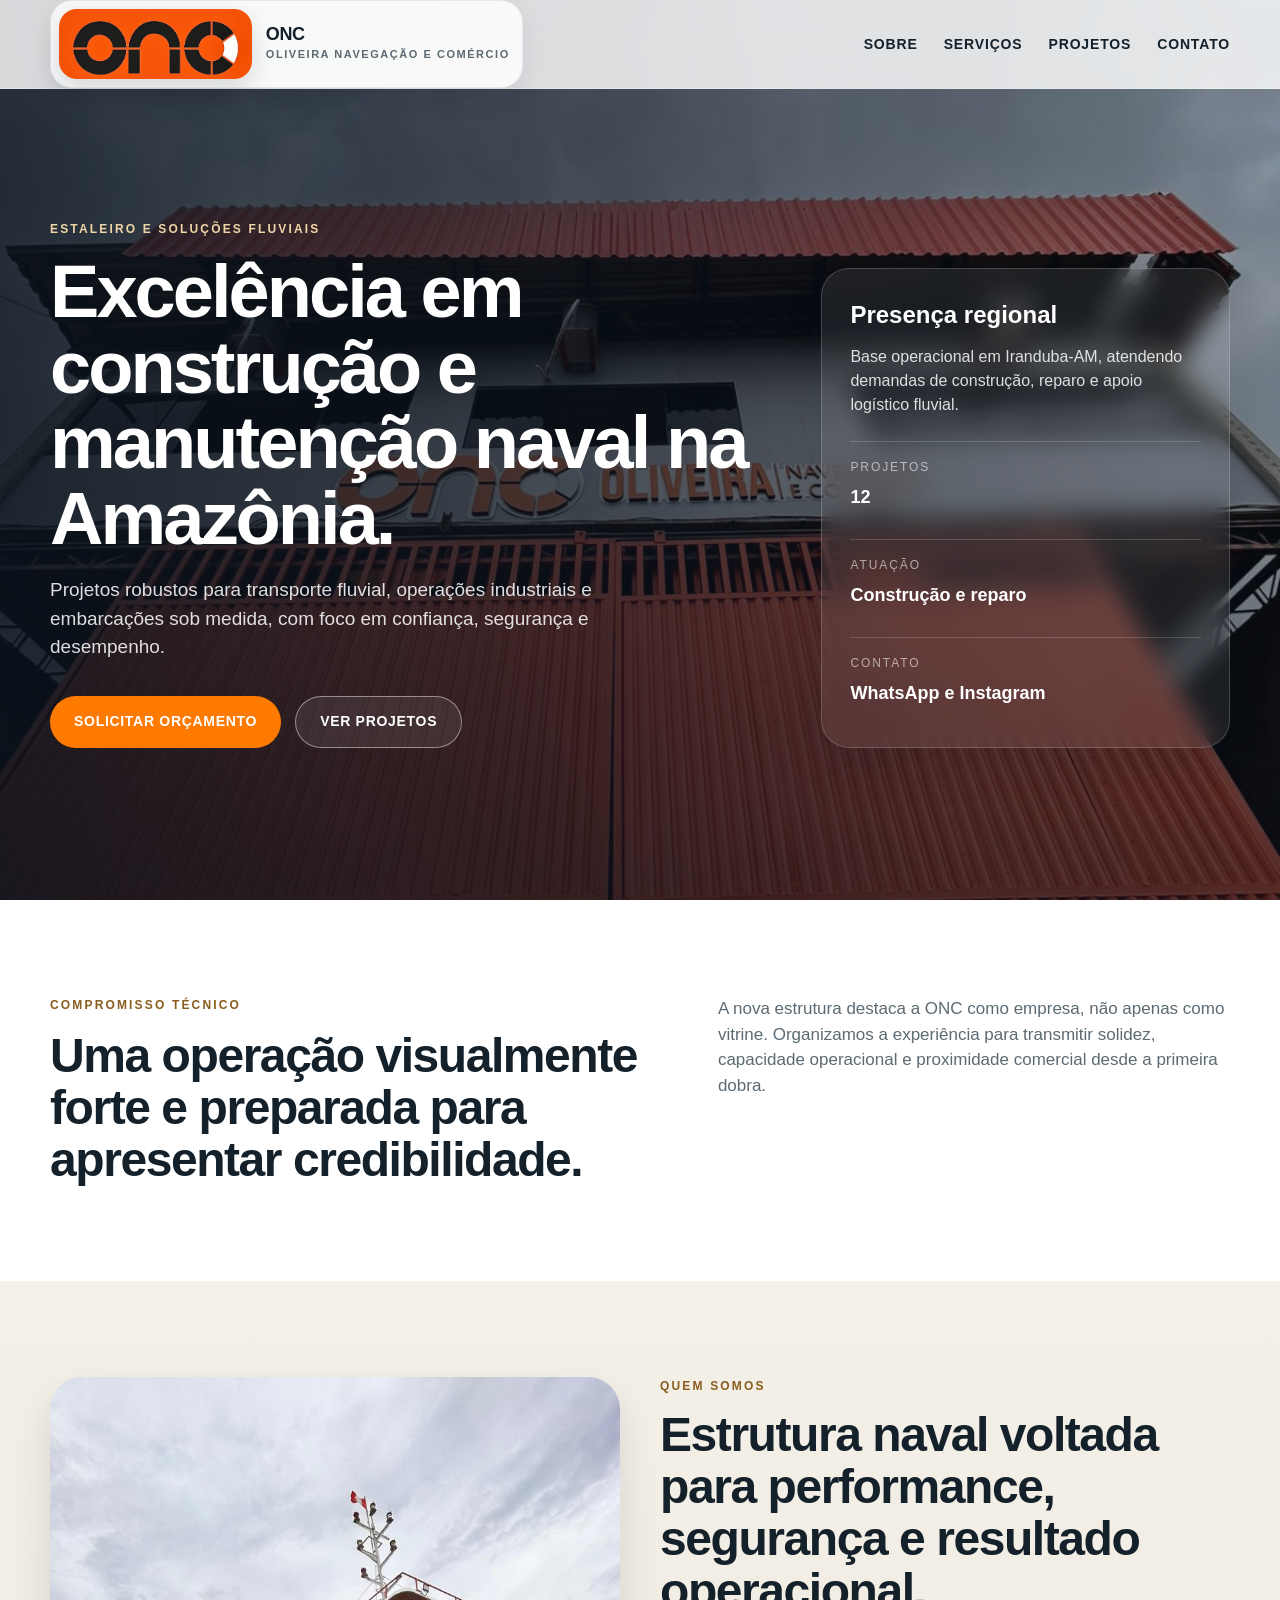
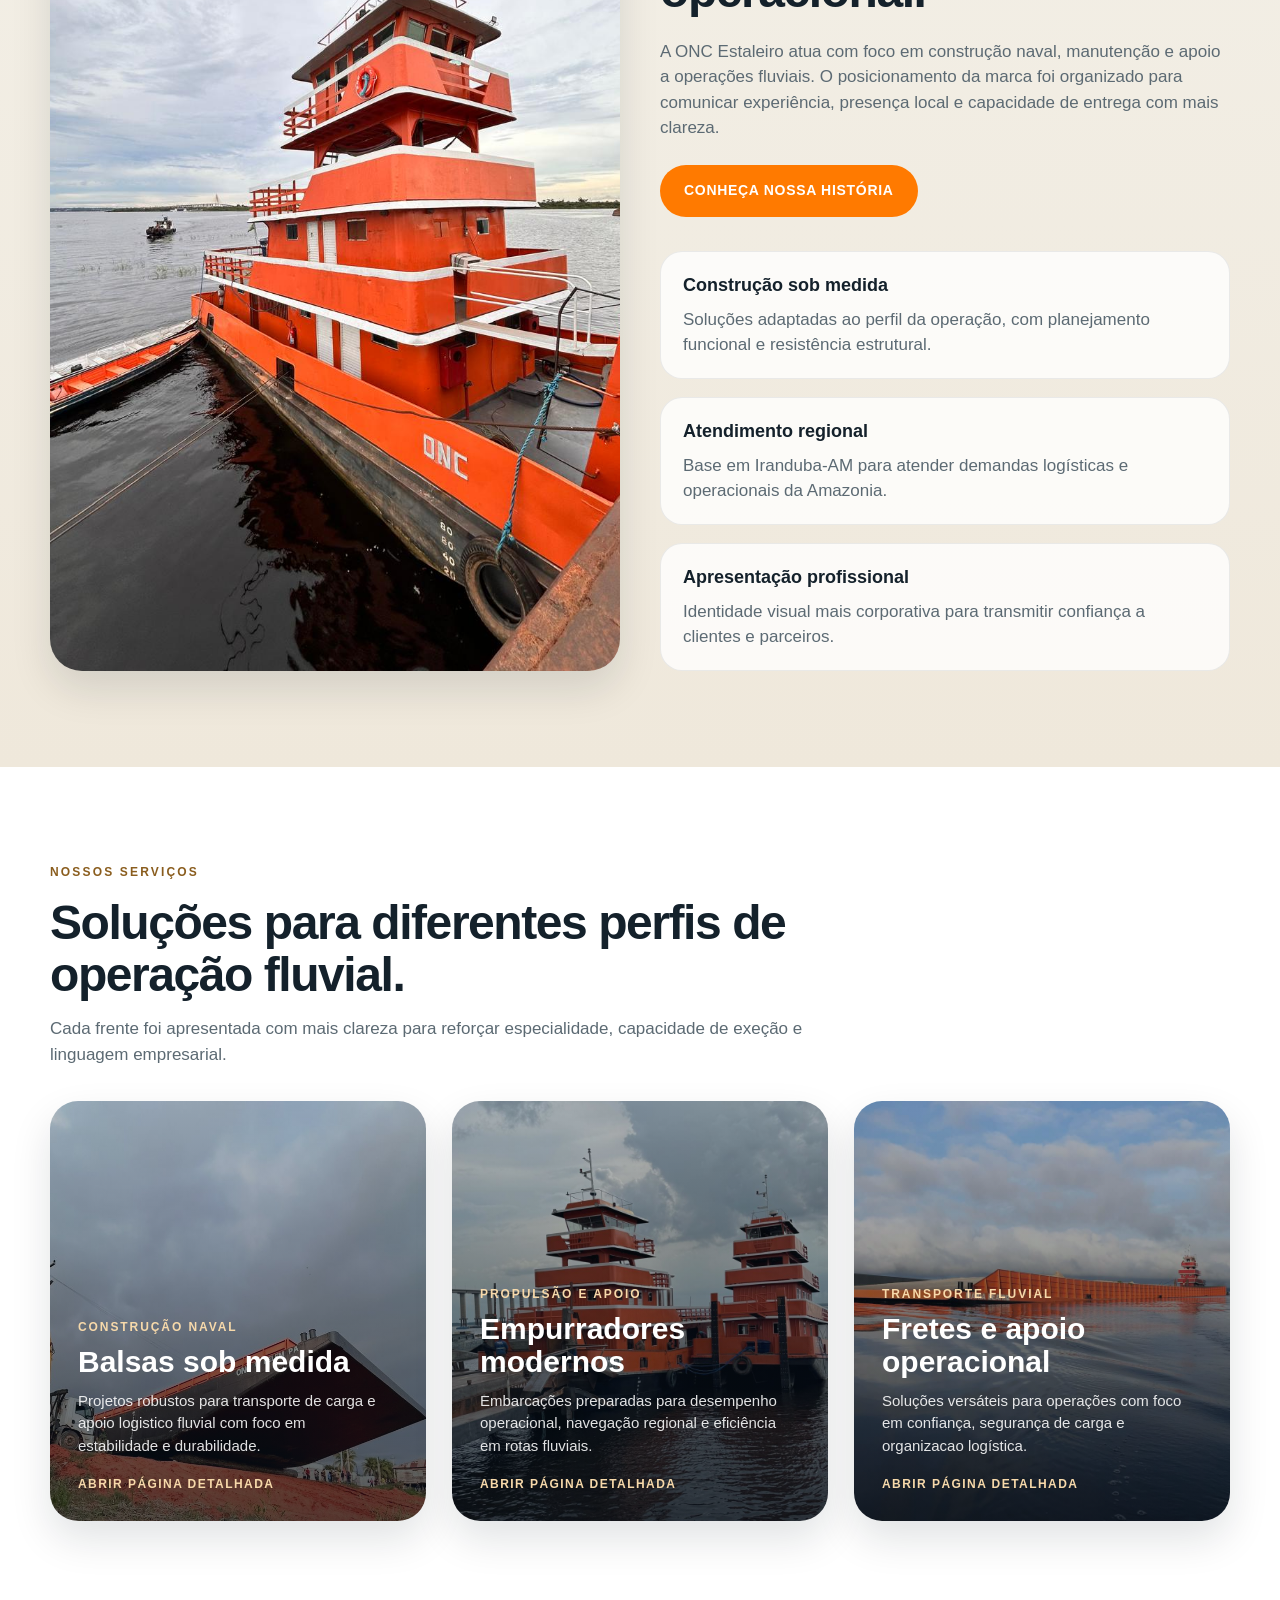
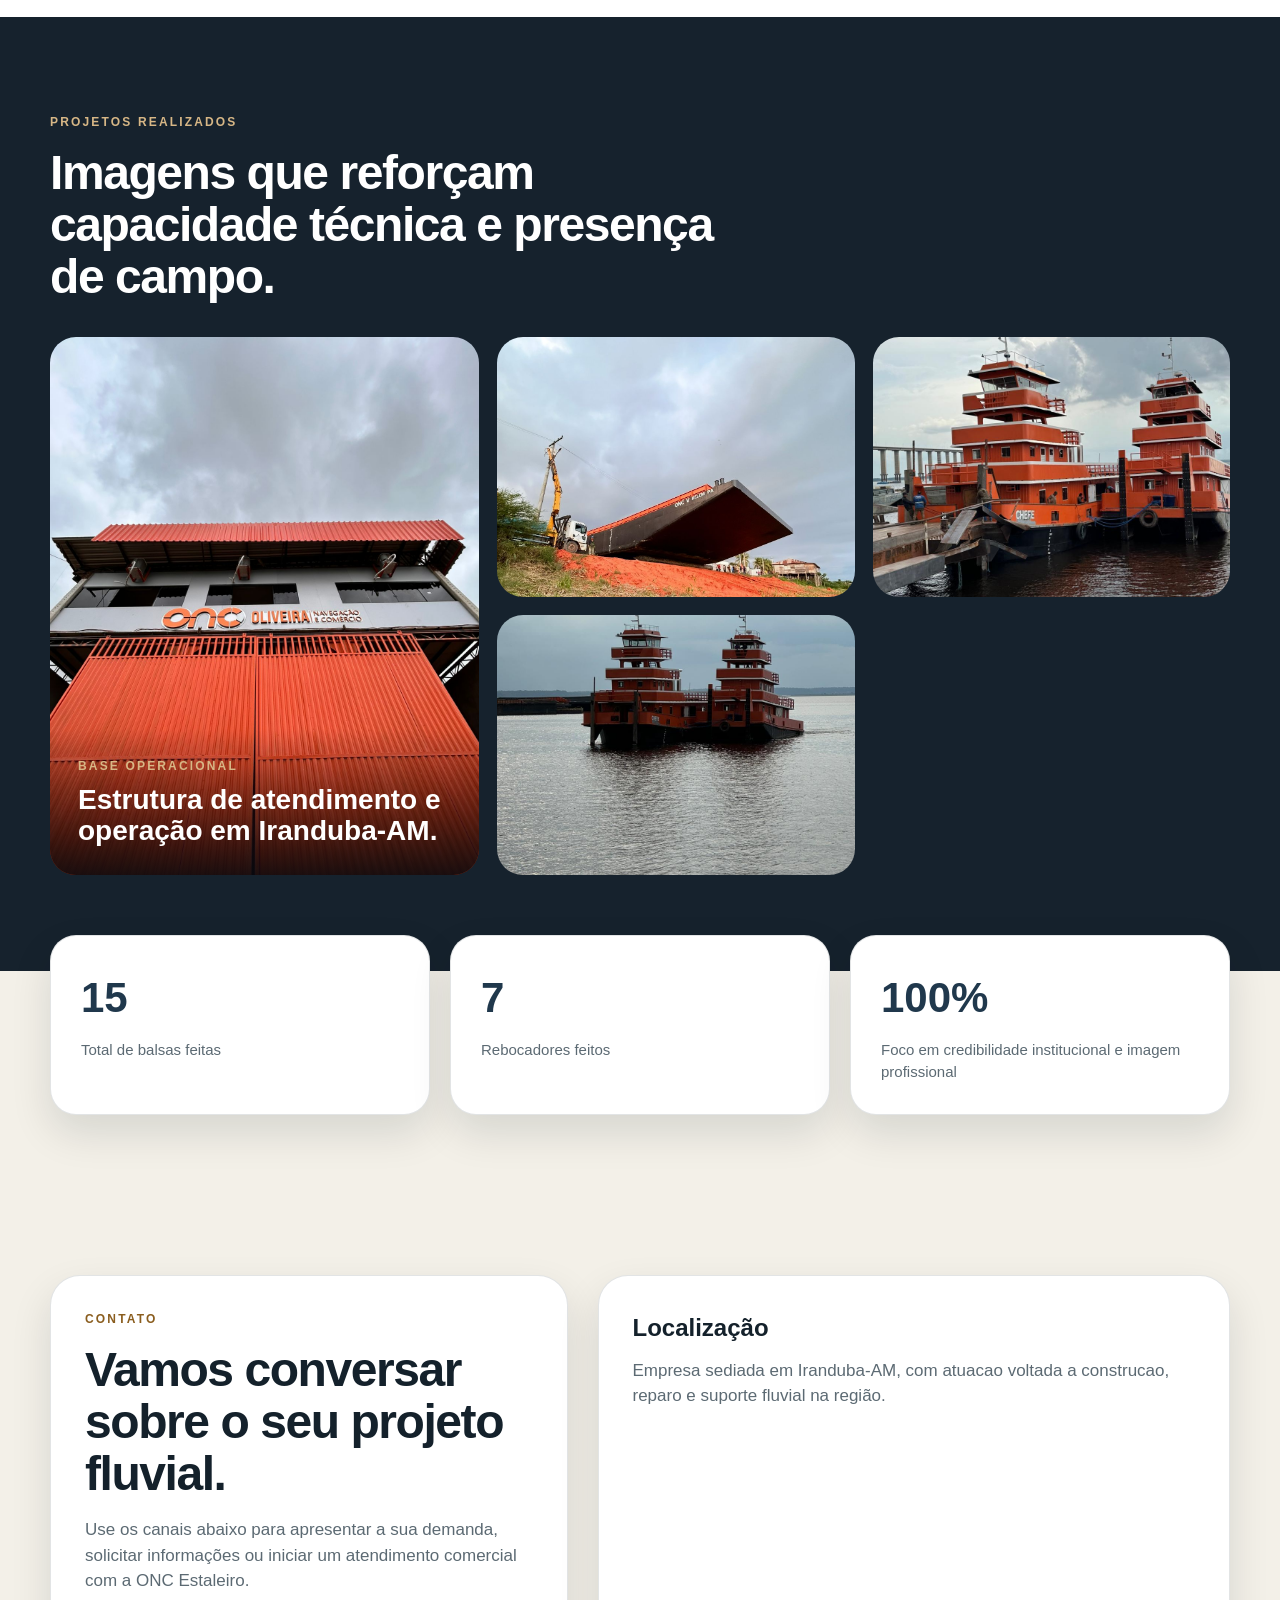
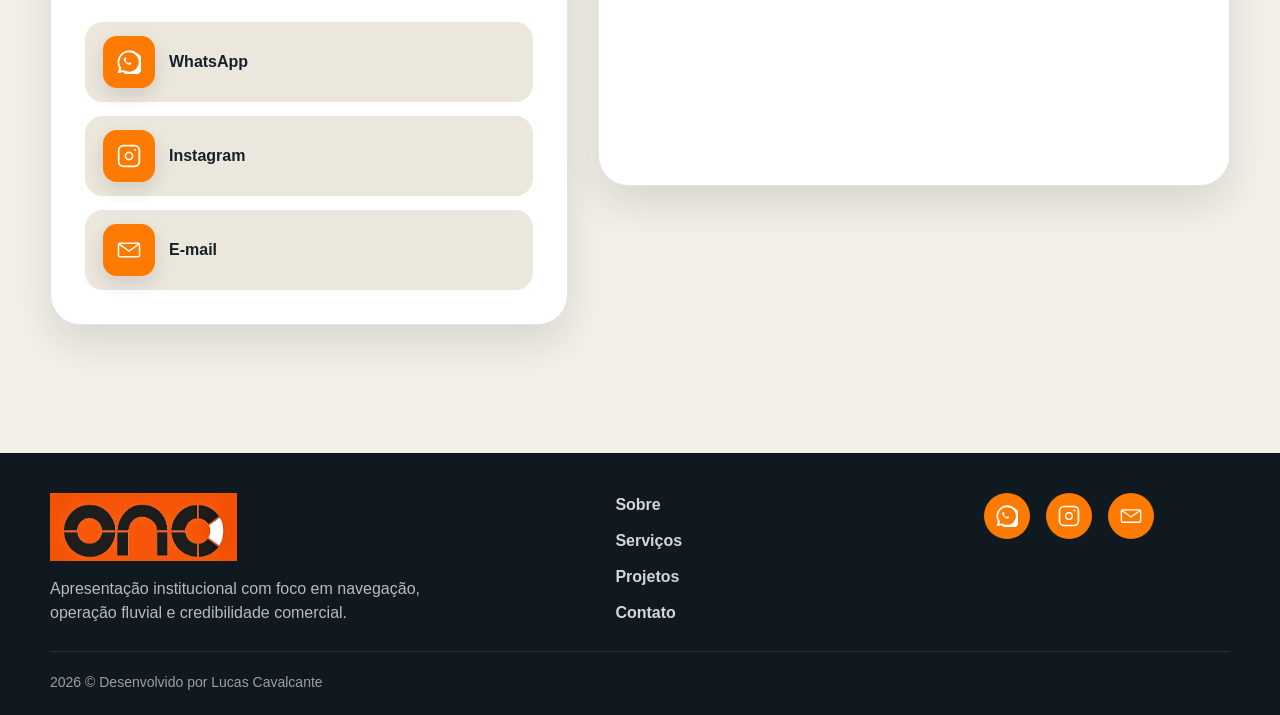
==== index.html @ 222ad110 "Update index.html" ====
<html lang='pt-BR'>
<head>
<meta charset='UTF-8'>
<meta name='viewport' content='width=device-width, initial-scale=1.0'>
<title>ONC </title>
<link rel='stylesheet' href='./css/style.css'>
</head>
<body>
<header class='header'>
<div class='container nav'>
<a href='#inicio' class='logo' aria-label='Pagina inicial ONC Estaleiro'>
<img src='./img/logo-onc.jpeg' alt='Logo ONC Estaleiro'>
<span class='logo-copy'>
<strong>ONC </strong>
<small>Oliveira Navegação e Comércio</small>
</span>
</a>
<nav class='menu'>
<a href='./sobre.html'>Sobre</a>
<a href='#servicos'>Serviços</a>
<a href='#projetos'>Projetos</a>
<a href='#contato'>Contato</a>
</nav>
</div>
</header>

<main>
<section id='inicio' class='hero'>
<div class='hero-overlay'></div>
<div class='container hero-content'>
<div class='hero-copy'>
<span class='eyebrow'>Estaleiro e soluções fluviais</span>
<h1>Excelência em construção e manutenção naval na Amazônia.</h1>
<p>Projetos robustos para transporte fluvial, operações industriais e embarcações sob medida, com foco em confiança, segurança e desempenho.</p>
<div class='hero-actions'>
<a href='#contato' class='btn btn-primary'>Solicitar orçamento</a>
<a href='#projetos' class='btn btn-secondary'>Ver projetos</a>
</div>
</div>
<aside class='hero-panel'>
<strong>Presença regional</strong>
<p>Base operacional em Iranduba-AM, atendendo demandas de construção, reparo e apoio logístico fluvial.</p>
<div class='hero-stats'>
<div>
<span>Projetos</span>
<strong>12</strong>
</div>
<div>
<span>Atuação</span>
<strong>Construção e reparo</strong>
</div>
<div>
<span>Contato</span>
<strong>WhatsApp e Instagram</strong>
</div>
</div>
</aside>
</div>
</section>

<section class='section intro-strip'>
<div class='container intro-grid'>
<article>
<span class='eyebrow dark'>Compromisso técnico</span>
<h2>Uma operação visualmente forte e preparada para apresentar credibilidade.</h2>
</article>
<article>
<p>A nova estrutura destaca a ONC como empresa, não apenas como vitrine. Organizamos a experiência para transmitir solidez, capacidade operacional e proximidade comercial desde a primeira dobra.</p>
</article>
</div>
</section>

<section id='sobre' class='section about-section'>
<div class='container about-grid'>
<div class='about-image'>
<img src='./img/hero-embarcacao.jpeg' alt='Embarcacao operando na regiao amazonica'>
</div>
<div class='about-copy'>
<span class='eyebrow dark'>Quem somos</span>
<h2>Estrutura naval voltada para performance, segurança e resultado operacional.</h2>
<p>A ONC Estaleiro atua com foco em construção naval, manutenção e apoio a operações fluviais. O posicionamento da marca foi organizado para comunicar experiência, presença local e capacidade de entrega com mais clareza.</p>
<a href='./sobre.html' class='btn btn-dark'>Conheça nossa história</a>
<div class='feature-list'>
<div class='feature-item'>
<strong>Construção sob medida</strong>
<p>Soluções adaptadas ao perfil da operação, com planejamento funcional e resistência estrutural.</p>
</div>
<div class='feature-item'>
<strong>Atendimento regional</strong>
<p>Base em Iranduba-AM para atender demandas logísticas e operacionais da Amazonia.</p>
</div>
<div class='feature-item'>
<strong>Apresentação profissional</strong>
<p>Identidade visual mais corporativa para transmitir confiança a clientes e parceiros.</p>
</div>
</div>
</div>
</div>
</section>

<section id='servicos' class='section services-section'>
<div class='container'>
<div class='section-head'>
<span class='eyebrow dark'>Nossos serviços</span>
<h2>Soluções para diferentes perfis de operação fluvial.</h2>
<p>Cada frente foi apresentada com mais clareza para reforçar especialidade, capacidade de exeção e linguagem empresarial.</p>
</div>
<div class='services-grid'>
<a href='./balsas.html' class='service-card' style="background-image:linear-gradient(rgba(7,16,26,.26),rgba(7,16,26,.68)),url('./img/projeto-01.jpg')">
<div class='service-copy'>
<span class='service-kicker'>Construção naval</span>
<h3>Balsas sob medida</h3>
<p>Projetos robustos para transporte de carga e apoio logistico fluvial com foco em estabilidade e durabilidade.</p>
<span class='service-link'>Abrir página detalhada</span>
</div>
</a>
<a href='./empurradores.html' class='service-card' style="background-image:linear-gradient(rgba(7,16,26,.26),rgba(7,16,26,.68)),url('./img/projeto-02.jpeg')">
<div class='service-copy'>
<span class='service-kicker'>Propulsão e apoio</span>
<h3>Empurradores modernos</h3>
<p>Embarcações preparadas para desempenho operacional, navegação regional e eficiência em rotas fluviais.</p>
<span class='service-link'>Abrir página detalhada</span>
</div>
</a>
<a href='./fretes.html' class='service-card' style="background-image:linear-gradient(rgba(7,16,26,.26),rgba(7,16,26,.68)),url('./img/projeto-04.jpeg')">
<div class='service-copy'>
<span class='service-kicker'>Transporte fluvial</span>
<h3>Fretes e apoio operacional</h3>
<p>Soluções versáteis para operações com foco em confiança, segurança de carga e organizacao logística.</p>
<span class='service-link'>Abrir página detalhada</span>
</div>
</a>
</div>
</div>
</section>

<section id='projetos' class='section projects-section'>
<div class='container'>
<div class='section-head'>
<span class='eyebrow dark'>Projetos realizados</span>
<h2>Imagens que reforçam capacidade técnica e presença de campo.</h2>
</div>
<div class='projects-grid'>
<article class='project-large'>
<img src='./img/fachada.jpg' alt='Fachada do estaleiro ONC'>
<div class='project-caption'>
<span>Base operacional</span>
<h3>Estrutura de atendimento e operação em Iranduba-AM.</h3>
</div>
</article>
<article class='project-small'>
<img src='./img/projeto-01.jpg' alt='Projeto naval da ONC'>
</article>
<article class='project-small'>
<img src='./img/projeto-02.jpeg' alt='Embarcacao em atividade'>
</article>
<article class='project-small'>
<img src='./img/projeto-03.jpeg' alt='Operacao fluvial da ONC'>
</article>
</div>
</div>
</section>

<section class='section numbers-section'>
<div class='container'>
<div class='numbers-grid'>
<article class='number-card'>
<strong>15</strong>
<span>Total de balsas feitas</span>
</article>
<article class='number-card'>
<strong>7</strong>
<span>Rebocadores feitos</span>
</article>
<article class='number-card'>
<strong>100%</strong>
<span>Foco em credibilidade institucional e imagem profissional</span>
</article>
</div>
</div>
</section>

<section id='contato' class='section contact-section'>
<div class='container contact-grid'>
<div class='contact-copy'>
<span class='eyebrow dark'>Contato</span>
<h2>Vamos conversar sobre o seu projeto fluvial.</h2>
<p>Use os canais abaixo para apresentar a sua demanda, solicitar informações ou iniciar um atendimento comercial com a ONC Estaleiro.</p>
<div class='contact-list'>
<a href='https://wa.me/559294124651?text=Ol%C3%A1%2C%20vim%20atrav%C3%A9s%20do%20site%2C%20gostaria%20de%20saber%20mais%20informa%C3%A7%C3%B5es.' target='_blank' rel='noopener noreferrer'>
<span class='contact-icon' aria-hidden='true'>
<svg viewBox='0 0 32 32'>
<path d='M19.11 17.27c-.27-.14-1.59-.78-1.83-.87s-.42-.14-.59.14-.68.87-.83 1.05-.31.2-.58.07a7.33 7.33 0 0 1-2.17-1.34 8.12 8.12 0 0 1-1.5-1.86c-.16-.27 0-.42.12-.56.12-.12.27-.31.41-.47a1.8 1.8 0 0 0 .27-.45.5.5 0 0 0 0-.47c-.07-.14-.59-1.42-.81-1.95s-.43-.44-.59-.45h-.5a.93.93 0 0 0-.67.31 2.84 2.84 0 0 0-.89 2.11 4.94 4.94 0 0 0 1 2.62 11.2 11.2 0 0 0 4.29 3.79 14.59 14.59 0 0 0 1.44.53 3.46 3.46 0 0 0 1.58.1 2.58 2.58 0 0 0 1.7-1.2 2.09 2.09 0 0 0 .15-1.2c-.06-.1-.24-.17-.51-.31Z'/>
<path d='M27.27 4.69A15.89 15.89 0 0 0 2.65 24.17L1 31l7-1.58A15.89 15.89 0 1 0 27.27 4.69ZM16 28.84a12.75 12.75 0 0 1-6.49-1.77l-.46-.27-4.14.94.89-4-.3-.48A12.84 12.84 0 1 1 16 28.84Z'/>
</svg>
</span>
<span>WhatsApp</span>
</a>
<a href='https://www.instagram.com/oncestaleiro/' target='_blank' rel='noopener noreferrer'>
<span class='contact-icon' aria-hidden='true'>
<svg viewBox='0 0 32 32'>
<path d='M16 10.16A5.84 5.84 0 1 0 21.84 16 5.85 5.85 0 0 0 16 10.16Zm0 9.59A3.75 3.75 0 1 1 19.75 16 3.75 3.75 0 0 1 16 19.75Z'/>
<path d='M23.44 1H8.56A7.57 7.57 0 0 0 1 8.56v14.88A7.57 7.57 0 0 0 8.56 31h14.88A7.57 7.57 0 0 0 31 23.44V8.56A7.57 7.57 0 0 0 23.44 1Zm5.12 22.44a5.13 5.13 0 0 1-5.12 5.12H8.56a5.13 5.13 0 0 1-5.12-5.12V8.56a5.13 5.13 0 0 1 5.12-5.12h14.88a5.13 5.13 0 0 1 5.12 5.12Z'/>
<circle cx='24' cy='8' r='1.44'/>
</svg>
</span>
<span>Instagram</span>
</a>
<a href='mailto:contato@onc.com.br'>
<span class='contact-icon' aria-hidden='true'>
<svg viewBox='0 0 32 32'>
<path d='M28 6H4a3 3 0 0 0-3 3v14a3 3 0 0 0 3 3h24a3 3 0 0 0 3-3V9a3 3 0 0 0-3-3Zm-.43 2L16 16.46 4.43 8ZM4 24a1 1 0 0 1-1-1V9.24l12.41 9.08a1 1 0 0 0 1.18 0L29 9.24V23a1 1 0 0 1-1 1Z'/>
</svg>
</span>
<span>E-mail</span>
</a>
</div>
</div>
<div class='contact-card'>
<h3>Localização</h3>
<p>Empresa sediada em Iranduba-AM, com atuacao voltada a construcao, reparo e suporte fluvial na região.</p>
<iframe class='map' src='https://www.google.com/maps?q=Estaleiro+ONC+Iranduba&output=embed' loading='lazy'></iframe>
</div>
</div>
</section>
</main>

<footer class='site-footer'>
<div class='container footer-layout'>
<div class='footer-brand'>
<img src='./img/logo-onc.jpeg' alt='Logo ONC Estaleiro'>
<p>Apresentação institucional com foco em navegação, operação fluvial e credibilidade comercial.</p>
</div>
<div class='footer-links'>
<a href='./sobre.html'>Sobre</a>
<a href='#servicos'>Serviços</a>
<a href='#projetos'>Projetos</a>
<a href='#contato'>Contato</a>
</div>
<div class='footer-social'>
<a href='https://wa.me/5511965644859' class='social-link' target='_blank' rel='noopener noreferrer' aria-label='Falar no WhatsApp'>
<svg viewBox='0 0 32 32' aria-hidden='true'>
<path d='M19.11 17.27c-.27-.14-1.59-.78-1.83-.87s-.42-.14-.59.14-.68.87-.83 1.05-.31.2-.58.07a7.33 7.33 0 0 1-2.17-1.34 8.12 8.12 0 0 1-1.5-1.86c-.16-.27 0-.42.12-.56.12-.12.27-.31.41-.47a1.8 1.8 0 0 0 .27-.45.5.5 0 0 0 0-.47c-.07-.14-.59-1.42-.81-1.95s-.43-.44-.59-.45h-.5a.93.93 0 0 0-.67.31 2.84 2.84 0 0 0-.89 2.11 4.94 4.94 0 0 0 1 2.62 11.2 11.2 0 0 0 4.29 3.79 14.59 14.59 0 0 0 1.44.53 3.46 3.46 0 0 0 1.58.1 2.58 2.58 0 0 0 1.7-1.2 2.09 2.09 0 0 0 .15-1.2c-.06-.1-.24-.17-.51-.31Z'/>
<path d='M27.27 4.69A15.89 15.89 0 0 0 2.65 24.17L1 31l7-1.58A15.89 15.89 0 1 0 27.27 4.69ZM16 28.84a12.75 12.75 0 0 1-6.49-1.77l-.46-.27-4.14.94.89-4-.3-.48A12.84 12.84 0 1 1 16 28.84Z'/>
</svg>
</a>
<a href='https://www.instagram.com/oncestaleiro/' class='social-link' target='_blank' rel='noopener noreferrer' aria-label='Abrir Instagram'>
<svg viewBox='0 0 32 32' aria-hidden='true'>
<path d='M16 10.16A5.84 5.84 0 1 0 21.84 16 5.85 5.85 0 0 0 16 10.16Zm0 9.59A3.75 3.75 0 1 1 19.75 16 3.75 3.75 0 0 1 16 19.75Z'/>
<path d='M23.44 1H8.56A7.57 7.57 0 0 0 1 8.56v14.88A7.57 7.57 0 0 0 8.56 31h14.88A7.57 7.57 0 0 0 31 23.44V8.56A7.57 7.57 0 0 0 23.44 1Zm5.12 22.44a5.13 5.13 0 0 1-5.12 5.12H8.56a5.13 5.13 0 0 1-5.12-5.12V8.56a5.13 5.13 0 0 1 5.12-5.12h14.88a5.13 5.13 0 0 1 5.12 5.12Z'/>
<circle cx='24' cy='8' r='1.44'/>
</svg>
</a>
<a href='mailto:contato@onc.com.br' class='social-link' aria-label='Enviar e-mail'>
<svg viewBox='0 0 32 32' aria-hidden='true'>
<path d='M28 6H4a3 3 0 0 0-3 3v14a3 3 0 0 0 3 3h24a3 3 0 0 0 3-3V9a3 3 0 0 0-3-3Zm-.43 2L16 16.46 4.43 8ZM4 24a1 1 0 0 1-1-1V9.24l12.41 9.08a1 1 0 0 0 1.18 0L29 9.24V23a1 1 0 0 1-1 1Z'/>
</svg>
</a>
</div>
</div>
<div class='container footer-bottom'>
<p>2026 &copy; Desenvolvido por Lucas Cavalcante </p>
</div>
</footer>

<script src='./js/script.js'></script>
</body>
</html>
---- css/style.css ----
:root{
  --bg:#f3f0e8;
  --surface:#ffffff;
  --surface-soft:#ece7dc;
  --ink:#14212b;
  --muted:#5c6a73;
  --line:rgba(20,33,43,.12);
  --brand:#b78033;
  --brand-dark:#8a5d1e;
  --accent:#20384c;
  --shadow:0 18px 40px rgba(10,22,34,.12);
}

*{margin:0;padding:0;box-sizing:border-box}
html{scroll-behavior:smooth}
body{
  font-family:Arial,sans-serif;
  background:var(--bg);
  color:var(--ink);
  line-height:1.5;
}

img{max-width:100%;display:block}
a{text-decoration:none;color:inherit}

.container{
  width:min(1180px,calc(100% - 40px));
  margin:0 auto;
}

.header{
  position:fixed;
  inset:0 0 auto 0;
  z-index:50;
  background:rgba(255,255,255,.82);
  backdrop-filter:blur(14px);
  border-bottom:1px solid rgba(255,255,255,.25);
}

.nav{
  display:flex;
  align-items:center;
  justify-content:space-between;
  gap:24px;
  min-height:88px;
}

.logo img{
  height:70px;
  width:auto;
  object-fit:contain;
  border-radius:18px;
  box-shadow:0 10px 24px rgba(16,25,32,.14);
}

.logo{
  display:flex;
  align-items:center;
  gap:14px;
  padding:8px 12px 8px 8px;
  border-radius:22px;
  background:rgba(255,255,255,.82);
  border:1px solid rgba(20,33,43,.08);
  box-shadow:0 10px 28px rgba(16,25,32,.08);
}

.logo-copy{
  display:flex;
  flex-direction:column;
  gap:2px;
}

.logo-copy strong{
  font-size:18px;
  line-height:1.05;
  letter-spacing:-.02em;
}

.logo-copy small{
  font-size:11px;
  font-weight:700;
  letter-spacing:.14em;
  text-transform:uppercase;
  color:var(--muted);
}

.menu{
  display:flex;
  align-items:center;
  gap:26px;
}

.menu a{
  font-size:14px;
  font-weight:700;
  letter-spacing:.06em;
  text-transform:uppercase;
  color:var(--ink);
  transition:opacity .2s ease;
}

.menu a:hover{opacity:.65}

.section{
  padding:96px 0;
}

.eyebrow{
  display:inline-block;
  margin-bottom:16px;
  font-size:12px;
  font-weight:700;
  letter-spacing:.18em;
  text-transform:uppercase;
  color:#f0d5a8;
}

.eyebrow.dark{color:var(--brand-dark)}

.hero{
  position:relative;
  min-height:100vh;
  display:flex;
  align-items:center;
  background:url('../img/fachada.jpg') center/cover no-repeat;
  color:#fff;
  overflow:hidden;
}

.hero-overlay{
  position:absolute;
  inset:0;
  background:
    linear-gradient(90deg,rgba(10,18,28,.82) 0%,rgba(10,18,28,.58) 45%,rgba(10,18,28,.2) 100%),
    linear-gradient(180deg,rgba(10,18,28,.2) 0%,rgba(10,18,28,.55) 100%);
}

.hero-content{
  position:relative;
  z-index:1;
  display:grid;
  grid-template-columns:minmax(0,1.35fr) minmax(300px,.75fr);
  gap:36px;
  align-items:end;
  padding-top:140px;
  padding-bottom:72px;
}

.hero-copy h1{
  max-width:780px;
  font-size:clamp(42px,6vw,74px);
  line-height:1.02;
  letter-spacing:-.04em;
}

.hero-copy p{
  max-width:610px;
  margin-top:20px;
  font-size:19px;
  color:rgba(255,255,255,.86);
}

.hero-actions{
  display:flex;
  flex-wrap:wrap;
  gap:14px;
  margin-top:34px;
}

.btn{
  display:inline-flex;
  align-items:center;
  justify-content:center;
  min-height:52px;
  padding:0 24px;
  border-radius:999px;
  font-size:14px;
  font-weight:700;
  letter-spacing:.05em;
  text-transform:uppercase;
  transition:transform .2s ease,background .2s ease,color .2s ease,border-color .2s ease;
}

.btn:hover{transform:translateY(-2px)}

.btn-primary{
  background:#ff7a00;
  color:#fff;
}

.btn-primary:hover{background:#d96300}

.btn-secondary{
  border:1px solid rgba(255,255,255,.45);
  color:#fff;
  background:rgba(255,255,255,.08);
}

.btn-secondary:hover{
  background:#fff;
  color:var(--ink);
  border-color:#fff;
}

.btn-dark{
  margin-top:24px;
  background:#ff7a00;
  color:#fff;
}

.btn-dark:hover{
  background:#d96300;
}

.hero-panel{
  padding:28px;
  border:1px solid rgba(255,255,255,.18);
  border-radius:28px;
  background:rgba(255,255,255,.08);
  backdrop-filter:blur(12px);
  box-shadow:var(--shadow);
}

.hero-panel strong{
  display:block;
  font-size:24px;
  margin-bottom:12px;
}

.hero-panel p{
  color:rgba(255,255,255,.84);
}

.hero-stats{
  display:grid;
  gap:16px;
  margin-top:24px;
}

.hero-stats div{
  padding-top:16px;
  border-top:1px solid rgba(255,255,255,.16);
}

.hero-stats span{
  display:block;
  font-size:12px;
  letter-spacing:.16em;
  text-transform:uppercase;
  color:rgba(255,255,255,.58);
}

.hero-stats strong{
  margin-top:8px;
  font-size:18px;
}

.intro-strip{
  background:var(--surface);
}

.intro-grid{
  display:grid;
  grid-template-columns:1.1fr .9fr;
  gap:42px;
  align-items:start;
}

.intro-grid h2,
.section-head h2,
.about-copy h2,
.contact-copy h2{
  font-size:clamp(30px,4vw,48px);
  line-height:1.08;
  letter-spacing:-.03em;
}

.intro-grid p,
.section-head p,
.about-copy p,
.feature-item p,
.contact-copy p,
.contact-card p{
  color:var(--muted);
  font-size:17px;
}

.about-section{
  background:linear-gradient(180deg,var(--bg) 0%,#efe8db 100%);
}

.about-grid{
  display:grid;
  grid-template-columns:minmax(0,1fr) minmax(0,1fr);
  gap:40px;
  align-items:center;
}

.about-image{
  border-radius:32px;
  overflow:hidden;
  box-shadow:var(--shadow);
}

.about-image img{
  width:100%;
  height:100%;
  min-height:560px;
  object-fit:cover;
}

.about-copy>.eyebrow{margin-bottom:14px}
.about-copy>p{margin-top:22px}

.feature-list{
  display:grid;
  gap:18px;
  margin-top:34px;
}

.feature-item{
  padding:20px 22px;
  border-radius:22px;
  background:rgba(255,255,255,.78);
  border:1px solid rgba(20,33,43,.08);
}

.feature-item strong{
  display:block;
  margin-bottom:8px;
  font-size:18px;
}

.services-section{
  background:var(--surface);
}

.section-head{
  max-width:760px;
}

.section-head p{
  margin-top:16px;
}

.services-grid{
  display:grid;
  grid-template-columns:repeat(3,minmax(0,1fr));
  gap:26px;
  margin-top:34px;
}

.service-card{
  min-height:420px;
  padding:28px;
  border-radius:28px;
  background-position:center;
  background-size:cover;
  display:flex;
  align-items:flex-end;
  box-shadow:var(--shadow);
  overflow:hidden;
  transition:transform .25s ease,box-shadow .25s ease;
  position:relative;
}

.service-card:hover{
  transform:translateY(-6px);
  box-shadow:0 26px 46px rgba(10,22,34,.18);
}

.service-copy{
  max-width:310px;
  color:#fff;
}

.service-kicker{
  display:inline-block;
  margin-bottom:10px;
  font-size:12px;
  font-weight:700;
  letter-spacing:.16em;
  text-transform:uppercase;
  color:#f7d9aa;
}

.service-copy h3{
  font-size:30px;
  line-height:1.08;
  margin-bottom:12px;
}

.service-copy p{
  color:rgba(255,255,255,.88);
  font-size:15px;
}

.service-link{
  display:inline-flex;
  align-items:center;
  margin-top:18px;
  font-size:12px;
  font-weight:700;
  letter-spacing:.12em;
  text-transform:uppercase;
  color:#f7d9aa;
}

.projects-section{
  background:#16222d;
  color:#fff;
}

.projects-section .eyebrow.dark{color:#d7b786}
.projects-section .section-head h2{max-width:700px}

.projects-grid{
  display:grid;
  grid-template-columns:1.2fr 1fr 1fr;
  grid-template-rows:260px 260px;
  gap:18px;
  margin-top:34px;
}

.project-large,
.project-small{
  position:relative;
  border-radius:26px;
  overflow:hidden;
  background:#0b131b;
}

.project-large{grid-row:1 / span 2}

.project-large img,
.project-small img{
  width:100%;
  height:100%;
  object-fit:cover;
}

.project-caption{
  position:absolute;
  inset:auto 0 0 0;
  padding:28px;
  background:linear-gradient(180deg,rgba(6,10,16,0) 0%,rgba(6,10,16,.88) 100%);
}

.project-caption span{
  display:inline-block;
  margin-bottom:10px;
  font-size:12px;
  font-weight:700;
  letter-spacing:.18em;
  text-transform:uppercase;
  color:#d7b786;
}

.project-caption h3{
  font-size:28px;
  line-height:1.1;
}

.numbers-section{
  padding-top:0;
  margin-top:-36px;
}

.numbers-grid{
  display:grid;
  grid-template-columns:repeat(3,minmax(0,1fr));
  gap:20px;
}

.number-card{
  padding:30px;
  border-radius:26px;
  background:var(--surface);
  border:1px solid var(--line);
  box-shadow:var(--shadow);
}

.number-card strong{
  display:block;
  margin-bottom:10px;
  font-size:42px;
  color:var(--accent);
}

.number-card span{
  color:var(--muted);
  font-size:15px;
}

.contact-section{
  padding-top:64px;
}

.contact-grid{
  display:grid;
  grid-template-columns:minmax(0,.9fr) minmax(0,1.1fr);
  gap:30px;
  align-items:start;
}

.contact-copy,
.contact-card{
  padding:34px;
  border-radius:30px;
  background:var(--surface);
  border:1px solid var(--line);
  box-shadow:var(--shadow);
}

.contact-copy p{margin-top:18px}

.contact-list{
  display:grid;
  gap:14px;
  margin-top:28px;
}

.contact-list a{
  padding:14px 18px;
  border-radius:18px;
  background:var(--surface-soft);
  display:grid;
  grid-template-columns:52px 1fr;
  align-items:center;
  gap:14px;
  font-weight:700;
  transition:transform .2s ease,background .2s ease;
}

.contact-icon{
  width:52px;
  height:52px;
  border-radius:14px;
  position:relative;
  display:block;
  flex:0 0 auto;
  background:#ff7a00;
  color:#fff;
  box-shadow:0 8px 18px rgba(16,25,32,.12);
}

.contact-icon svg{
  width:24px;
  height:24px;
  fill:currentColor;
  display:block;
  position:absolute;
  top:50%;
  left:50%;
  transform:translate(-50%,-50%);
}

.contact-list span{
  display:block;
}

.contact-list a > span:last-child{
  display:flex;
  align-items:center;
  justify-content:flex-start;
  min-height:52px;
}

.contact-list a:hover{
  transform:translateX(4px);
  background:#e5ddcf;
}

.contact-card h3{
  margin-bottom:12px;
  font-size:24px;
}

.map{
  width:100%;
  height:320px;
  margin-top:22px;
  border:0;
  border-radius:22px;
}

.site-footer{
  margin-top:32px;
  padding:40px 0 22px;
  background:#101920;
  color:#fff;
}

.footer-layout{
  display:grid;
  grid-template-columns:1.1fr .7fr .5fr;
  gap:24px;
  align-items:start;
}

.footer-brand img{
  height:68px;
  width:auto;
  object-fit:contain;
}

.footer-brand p{
  max-width:420px;
  margin-top:16px;
  color:rgba(255,255,255,.7);
}

.footer-links{
  display:grid;
  gap:12px;
}

.footer-links a{
  color:rgba(255,255,255,.82);
  font-weight:700;
}

.footer-social{
  display:flex;
  gap:16px;
}

.social-link{
  display:flex;
  align-items:center;
  justify-content:center;
  width:46px;
  height:46px;
  border-radius:999px;
  background:#ff7a00;
  color:#fff;
  transition:transform .2s ease,background .2s ease;
}

.social-link:hover{
  transform:translateY(-3px);
  background:#d96300;
}

.social-link svg{
  width:22px;
  height:22px;
  fill:currentColor;
}

.footer-bottom{
  margin-top:26px;
  padding-top:20px;
  border-top:1px solid rgba(255,255,255,.1);
}

.footer-bottom p{
  color:rgba(255,255,255,.58);
  font-size:14px;
}

.inner-hero{
  position:relative;
  min-height:72vh;
  display:flex;
  align-items:flex-end;
  color:#fff;
  background-position:center;
  background-size:cover;
}

.inner-hero::before{
  content:"";
  position:absolute;
  inset:0;
  background:linear-gradient(180deg,rgba(8,14,22,.34) 0%,rgba(8,14,22,.82) 100%);
}

.inner-hero-content{
  position:relative;
  z-index:1;
  padding-top:160px;
  padding-bottom:56px;
}

.inner-hero-content h1{
  max-width:760px;
  font-size:clamp(40px,5.5vw,70px);
  line-height:1.02;
  letter-spacing:-.04em;
}

.inner-hero-content p{
  max-width:640px;
  margin-top:18px;
  font-size:18px;
  color:rgba(255,255,255,.86);
}

.inner-layout{
  display:grid;
  grid-template-columns:minmax(0,1.2fr) minmax(280px,.8fr);
  gap:28px;
}

.detail-card,
.side-card{
  padding:32px;
  border-radius:28px;
  background:var(--surface);
  border:1px solid var(--line);
  box-shadow:var(--shadow);
}

.detail-card h2,
.side-card h2{
  font-size:30px;
  line-height:1.1;
  margin-bottom:16px;
}

.detail-card p,
.side-card p,
.detail-list li{
  color:var(--muted);
  font-size:17px;
}

.detail-list{
  display:grid;
  gap:14px;
  margin:20px 0 0 18px;
}

.detail-list li{
  padding-left:4px;
}

.side-stack{
  display:grid;
  gap:20px;
}

.side-card strong{
  display:block;
  margin-bottom:10px;
  font-size:18px;
}

.gallery-strip{
  display:grid;
  grid-template-columns:repeat(3,minmax(0,1fr));
  gap:18px;
}

.gallery-strip img{
  width:100%;
  height:260px;
  object-fit:cover;
  border-radius:24px;
  box-shadow:var(--shadow);
}

.timeline-list{
  margin-top:34px;
}

@media (max-width:980px){
  .hero-content,
  .intro-grid,
  .about-grid,
  .contact-grid,
  .footer-layout,
  .inner-layout{
    grid-template-columns:1fr;
  }

  .services-grid,
  .numbers-grid,
  .gallery-strip{
    grid-template-columns:1fr;
  }

  .projects-grid{
    grid-template-columns:1fr 1fr;
    grid-template-rows:320px 220px 220px;
  }

  .project-large{
    grid-column:1 / span 2;
    grid-row:auto;
  }
}

@media (max-width:760px){
  .header{
    position:static;
    background:#fff;
  }

  .nav{
    flex-direction:column;
    justify-content:center;
    padding:18px 0 22px;
  }

  .logo img{height:58px}
  .logo{
    padding:8px 10px 8px 8px;
  }
  .logo-copy strong{font-size:16px}
  .logo-copy small{font-size:10px}

  .menu{
    flex-wrap:wrap;
    justify-content:center;
    gap:14px 18px;
  }

  .hero-content{
    padding-top:54px;
    padding-bottom:54px;
  }

  .hero{
    min-height:auto;
  }

  .inner-hero{
    min-height:62vh;
  }

  .inner-hero-content{
    padding-top:70px;
    padding-bottom:42px;
  }

  .hero-panel,
  .contact-copy,
  .contact-card,
  .detail-card,
  .side-card,
  .number-card{
    padding:24px;
  }

  .section{
    padding:72px 0;
  }

  .about-image img{
    min-height:360px;
  }

  .projects-grid{
    grid-template-columns:1fr;
    grid-template-rows:auto;
  }

  .project-large{
    grid-column:auto;
  }

  .project-large,
  .project-small{
    min-height:260px;
  }
}
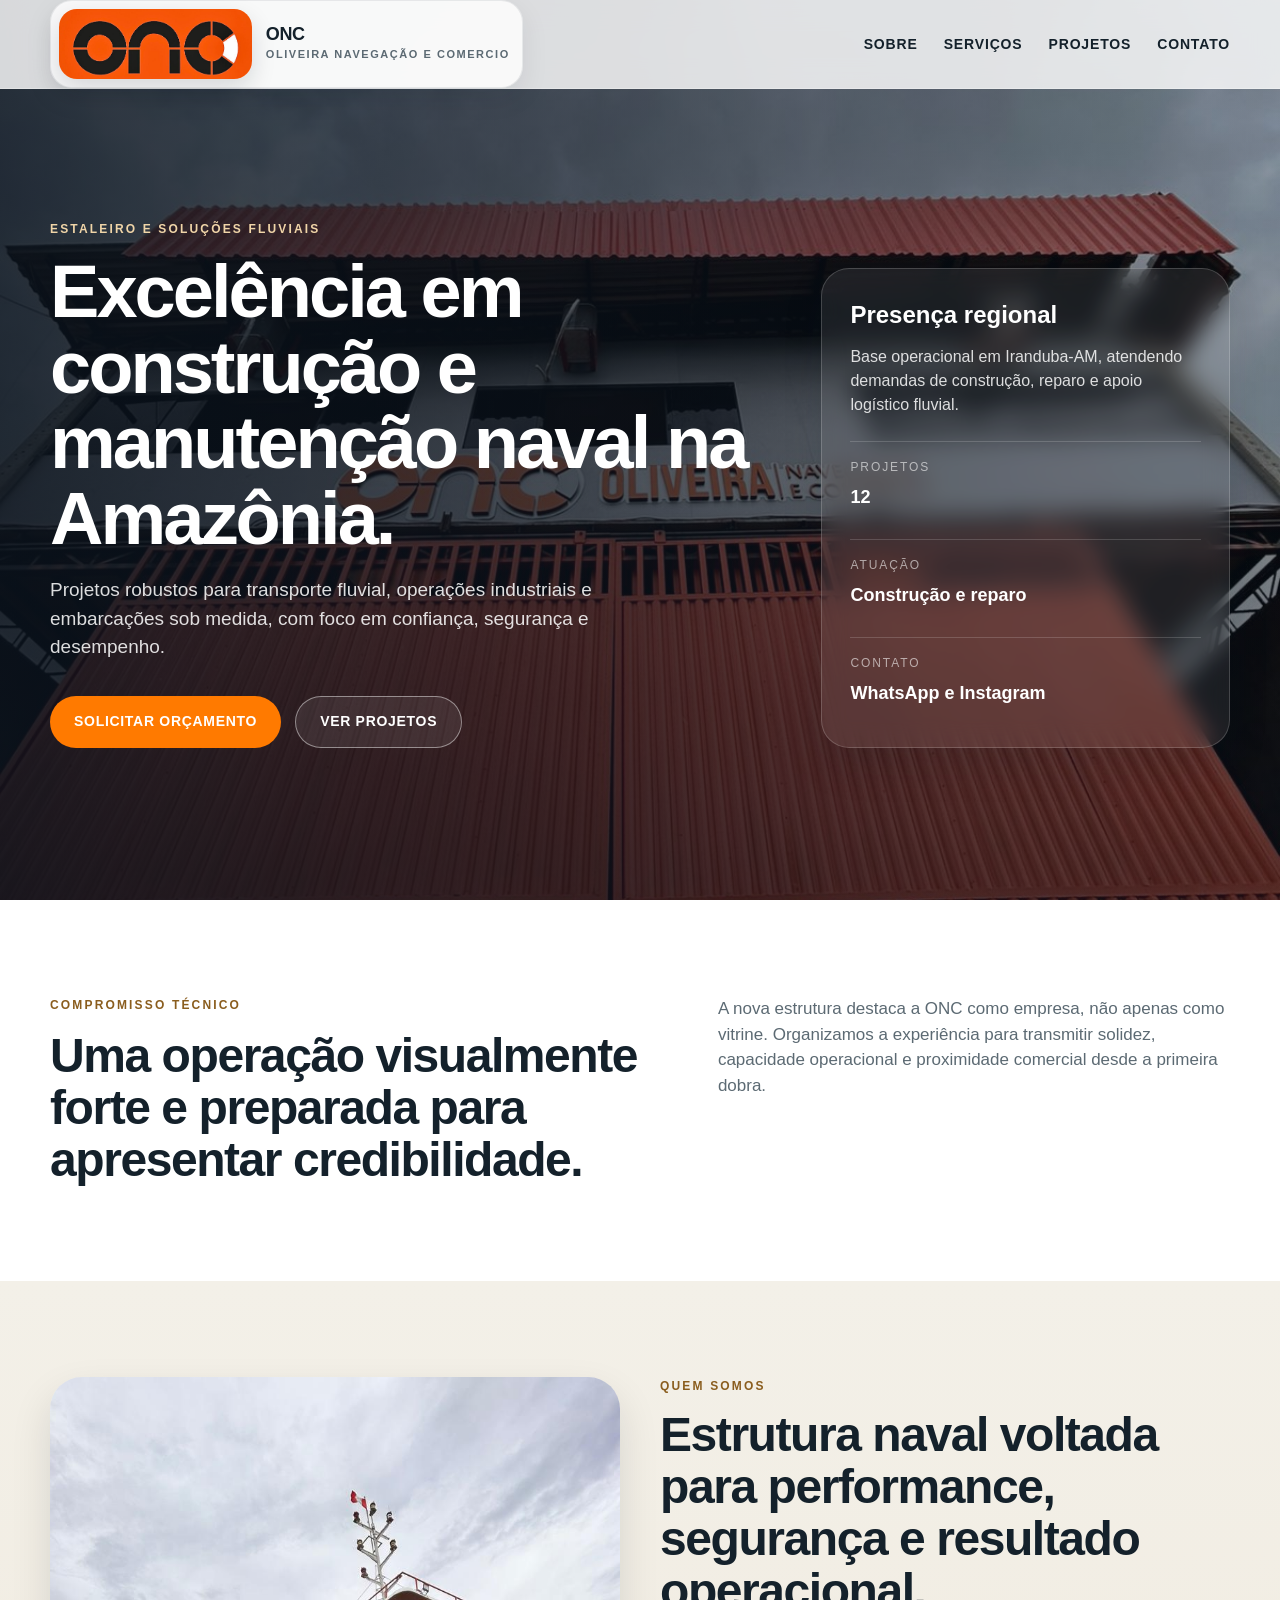
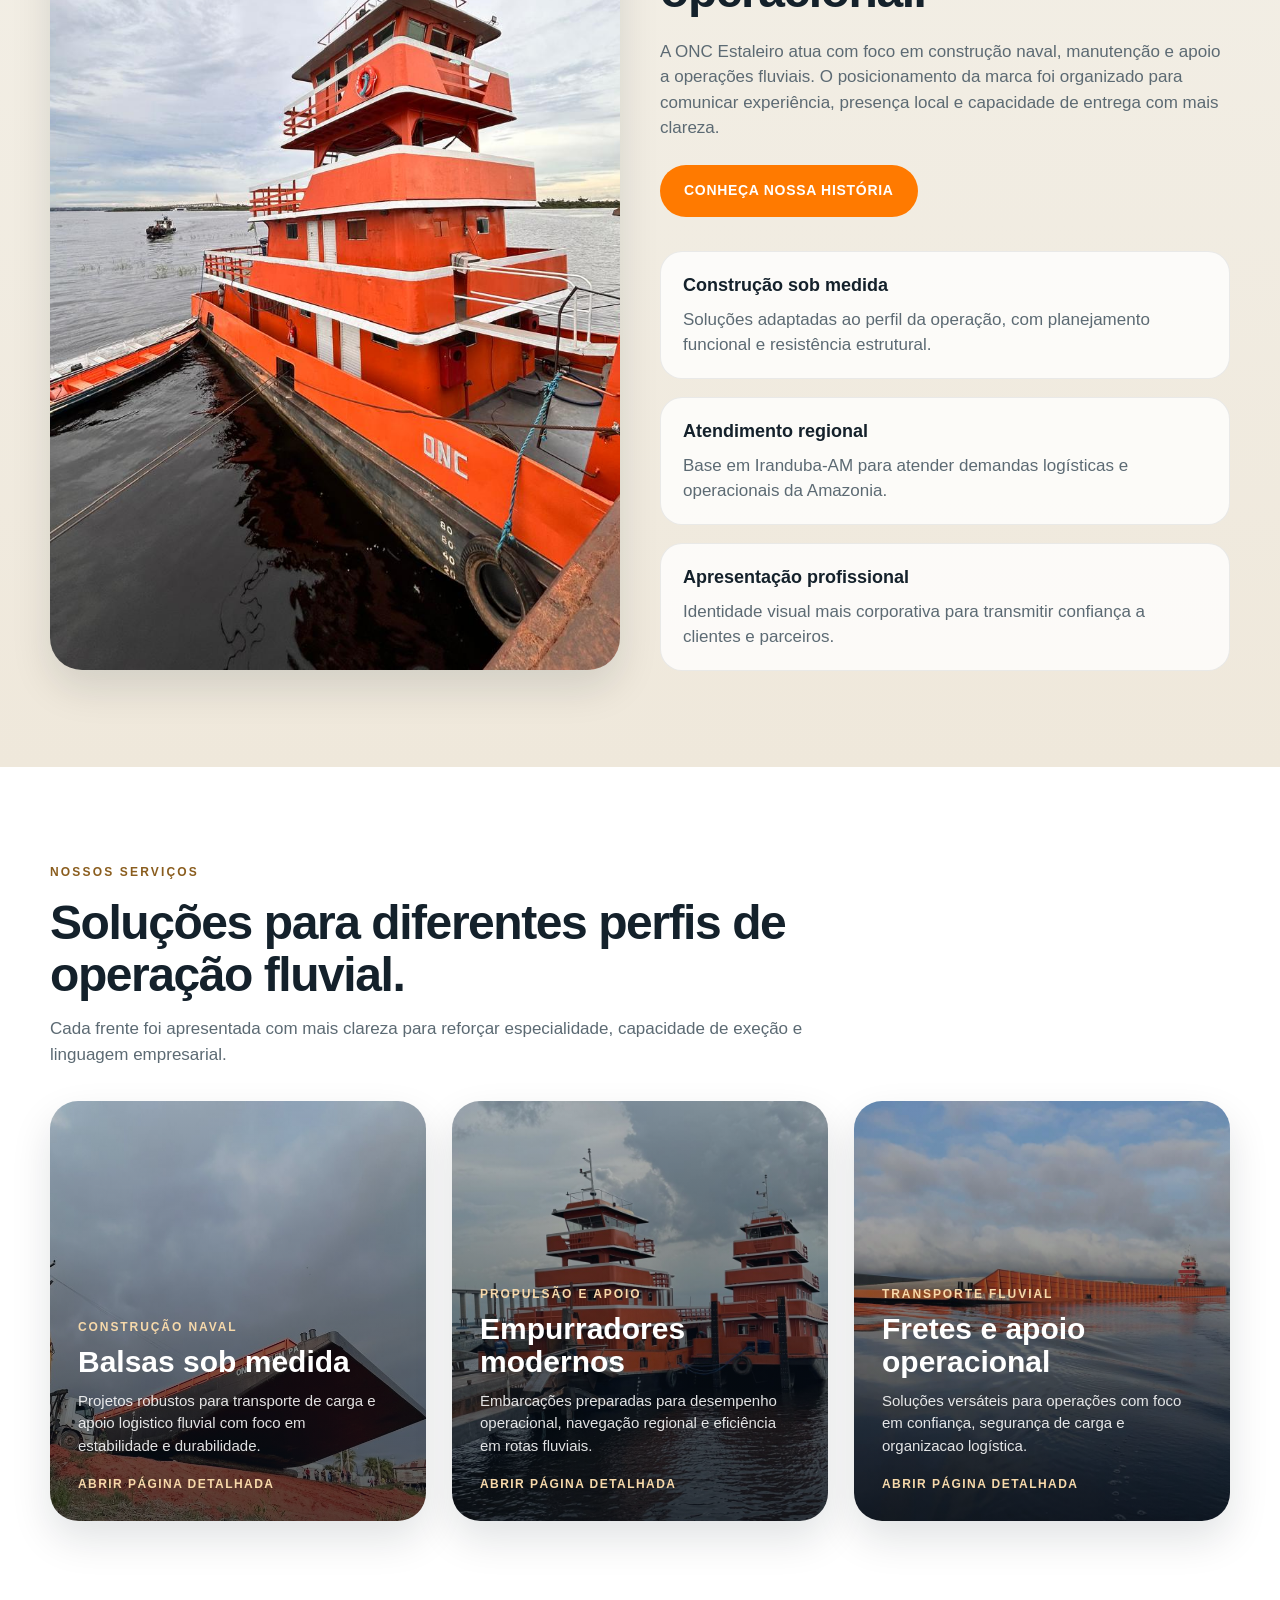
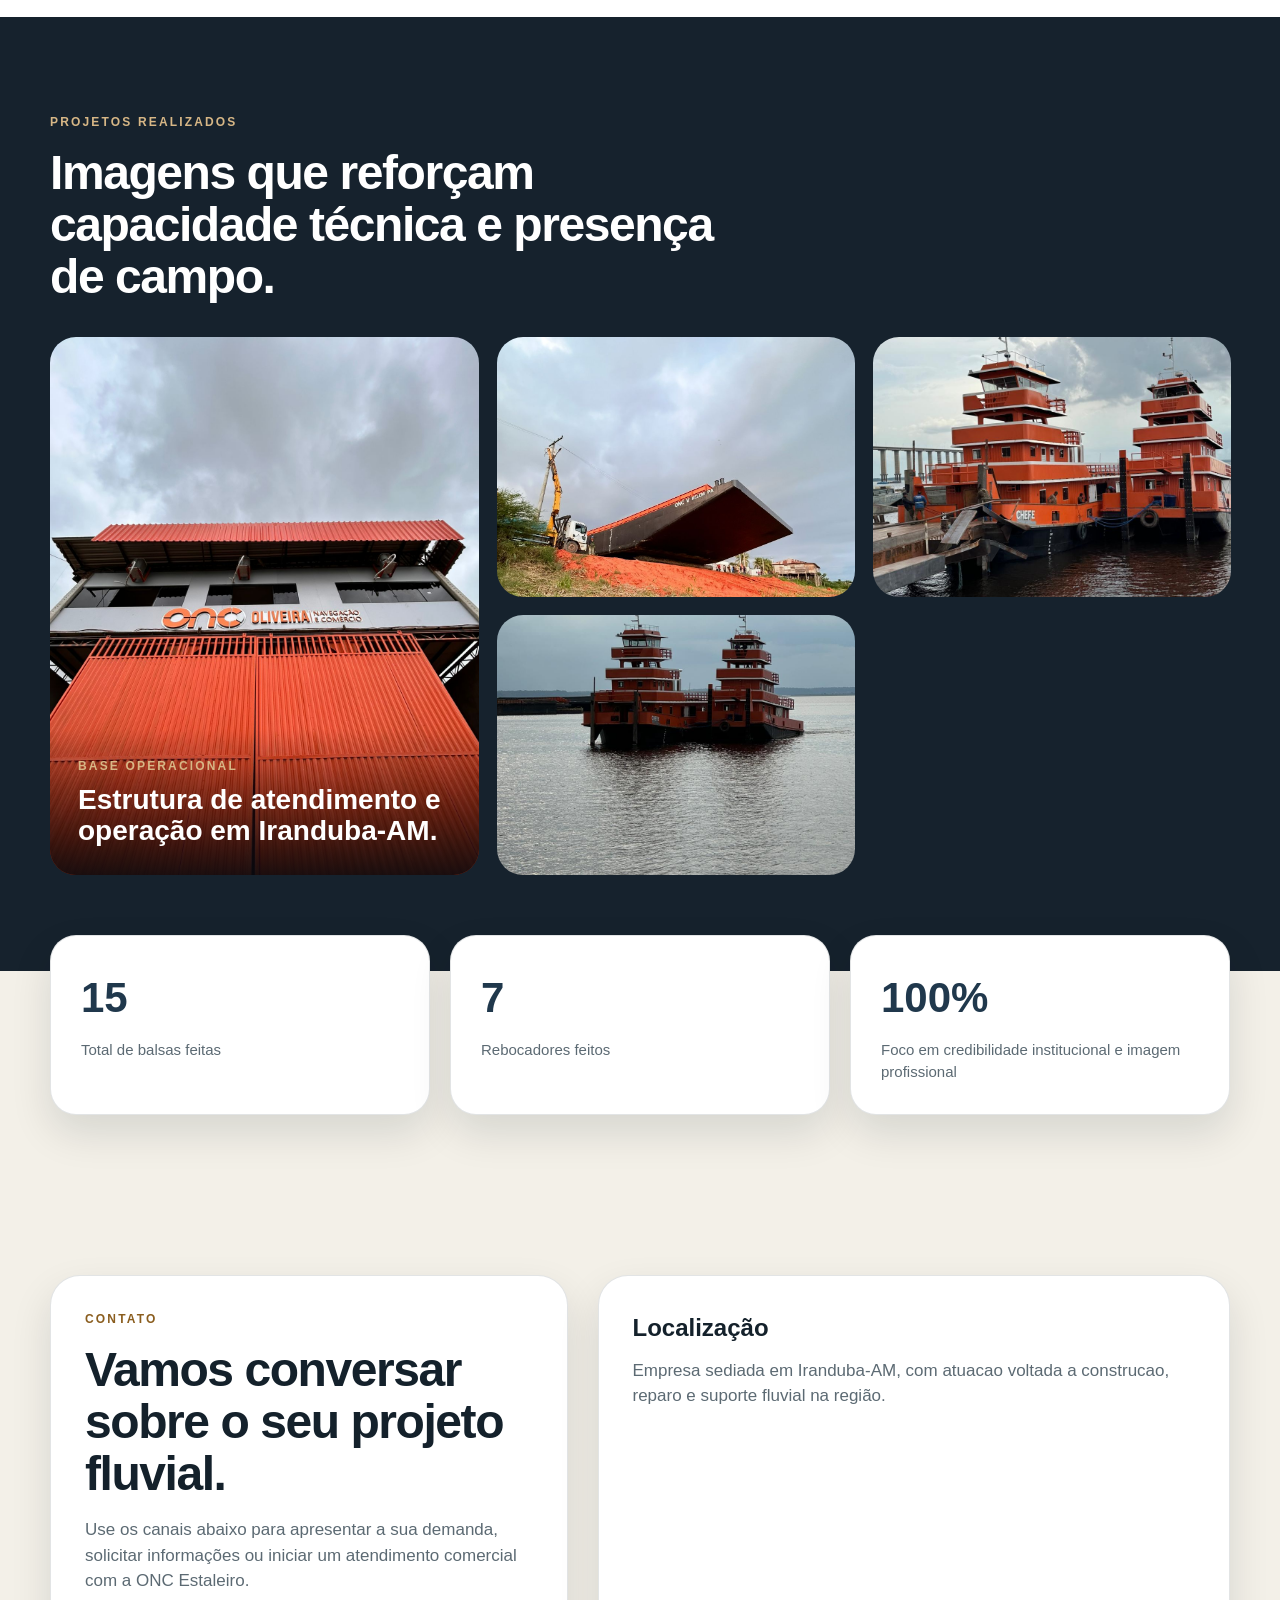
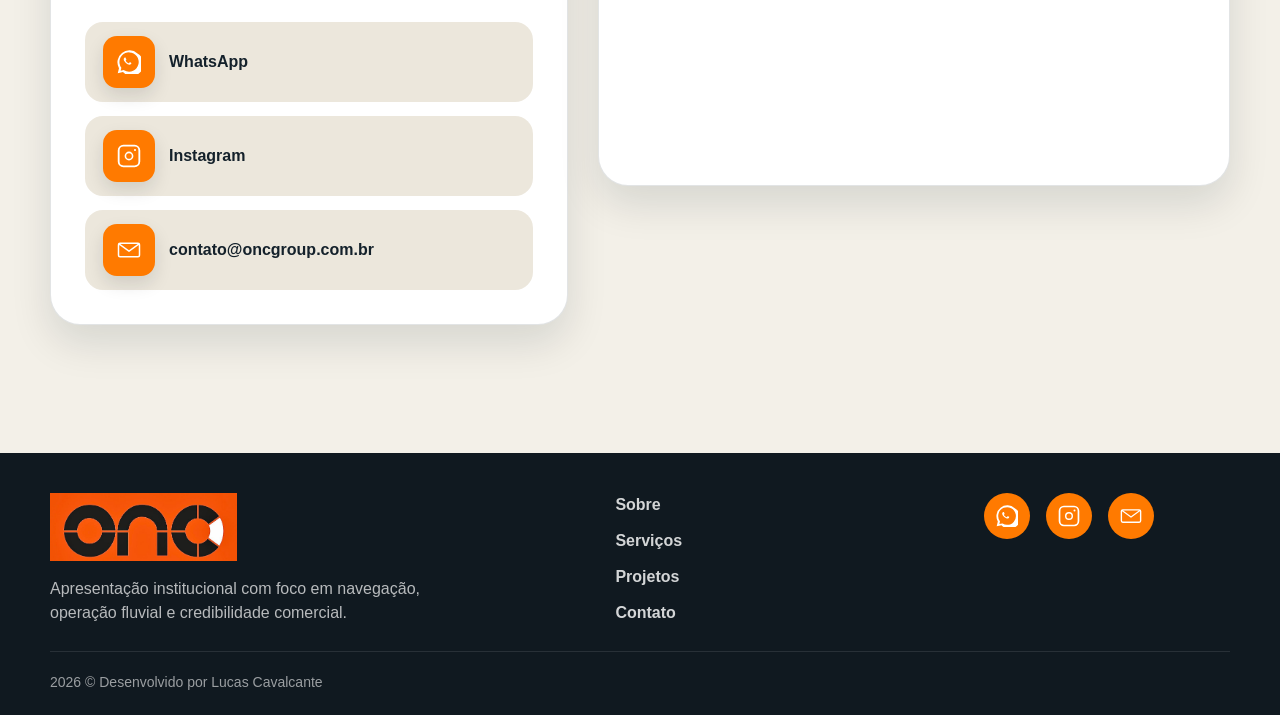
==== commit 5eed584e: "Atualiza animacoes e email" ====
--- a/index.html
+++ b/index.html
@@ -12,7 +12,7 @@
 <img src='./img/logo-onc.jpeg' alt='Logo ONC Estaleiro'>
 <span class='logo-copy'>
 <strong>ONC </strong>
-<small>Oliveira Navegação e Comércio</small>
+<small>Oliveira Navegação e Comercio</small>
 </span>
 </a>
 <nav class='menu'>
@@ -72,7 +72,7 @@
 
 <section id='sobre' class='section about-section'>
 <div class='container about-grid'>
-<div class='about-image'>
+<div class='about-image photo-reveal from-left'>
 <img src='./img/hero-embarcacao.jpeg' alt='Embarcacao operando na regiao amazonica'>
 </div>
 <div class='about-copy'>
@@ -141,20 +141,20 @@
 <h2>Imagens que reforçam capacidade técnica e presença de campo.</h2>
 </div>
 <div class='projects-grid'>
-<article class='project-large'>
+<article class='project-large photo-reveal'>
 <img src='./img/fachada.jpg' alt='Fachada do estaleiro ONC'>
 <div class='project-caption'>
 <span>Base operacional</span>
 <h3>Estrutura de atendimento e operação em Iranduba-AM.</h3>
 </div>
 </article>
-<article class='project-small'>
+<article class='project-small photo-reveal'>
 <img src='./img/projeto-01.jpg' alt='Projeto naval da ONC'>
 </article>
-<article class='project-small'>
+<article class='project-small photo-reveal'>
 <img src='./img/projeto-02.jpeg' alt='Embarcacao em atividade'>
 </article>
-<article class='project-small'>
+<article class='project-small photo-reveal'>
 <img src='./img/projeto-03.jpeg' alt='Operacao fluvial da ONC'>
 </article>
 </div>
@@ -206,13 +206,13 @@
 </span>
 <span>Instagram</span>
 </a>
-<a href='mailto:contato@onc.com.br'>
+<a href='mailto:contato@oncgroup.com.br'>
 <span class='contact-icon' aria-hidden='true'>
 <svg viewBox='0 0 32 32'>
 <path d='M28 6H4a3 3 0 0 0-3 3v14a3 3 0 0 0 3 3h24a3 3 0 0 0 3-3V9a3 3 0 0 0-3-3Zm-.43 2L16 16.46 4.43 8ZM4 24a1 1 0 0 1-1-1V9.24l12.41 9.08a1 1 0 0 0 1.18 0L29 9.24V23a1 1 0 0 1-1 1Z'/>
 </svg>
 </span>
-<span>E-mail</span>
+<span>contato@oncgroup.com.br</span>
 </a>
 </div>
 </div>
@@ -251,7 +251,7 @@
 <circle cx='24' cy='8' r='1.44'/>
 </svg>
 </a>
-<a href='mailto:contato@onc.com.br' class='social-link' aria-label='Enviar e-mail'>
+<a href='mailto:contato@oncgroup.com.br' class='social-link' aria-label='Enviar e-mail'>
 <svg viewBox='0 0 32 32' aria-hidden='true'>
 <path d='M28 6H4a3 3 0 0 0-3 3v14a3 3 0 0 0 3 3h24a3 3 0 0 0 3-3V9a3 3 0 0 0-3-3Zm-.43 2L16 16.46 4.43 8ZM4 24a1 1 0 0 1-1-1V9.24l12.41 9.08a1 1 0 0 0 1.18 0L29 9.24V23a1 1 0 0 1-1 1Z'/>
 </svg>
--- a/css/style.css
+++ b/css/style.css
@@ -302,6 +302,22 @@
   box-shadow:var(--shadow);
 }
 
+.photo-reveal{
+  opacity:0;
+  transform:translateY(34px) scale(.98);
+  transition:opacity .7s ease,transform .7s ease;
+  will-change:opacity,transform;
+}
+
+.photo-reveal.from-left{
+  transform:translateX(-54px) scale(.98);
+}
+
+.photo-reveal.is-visible{
+  opacity:1;
+  transform:translate(0,0) scale(1);
+}
+
 .about-image img{
   width:100%;
   height:100%;
@@ -866,3 +882,11 @@
     min-height:260px;
   }
 }
+
+@media (prefers-reduced-motion:reduce){
+  .photo-reveal{
+    opacity:1;
+    transform:none;
+    transition:none;
+  }
+}
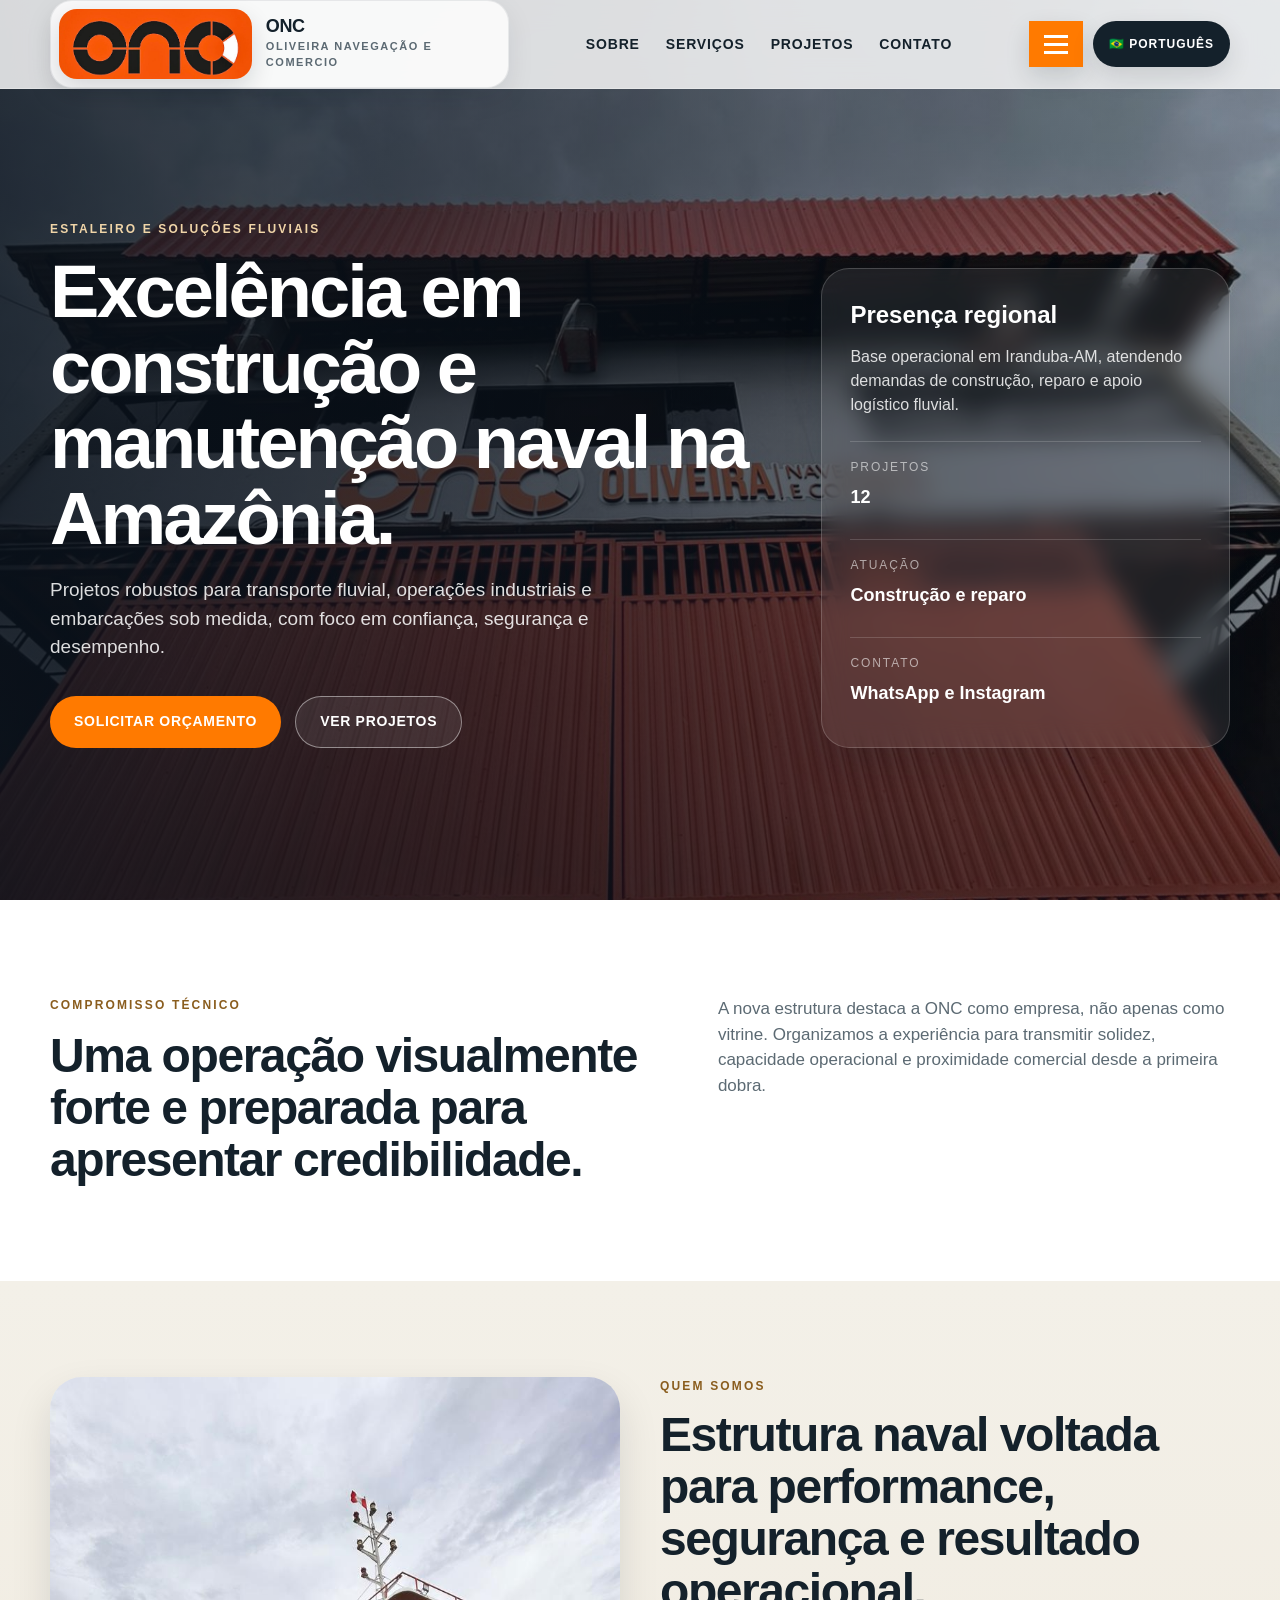
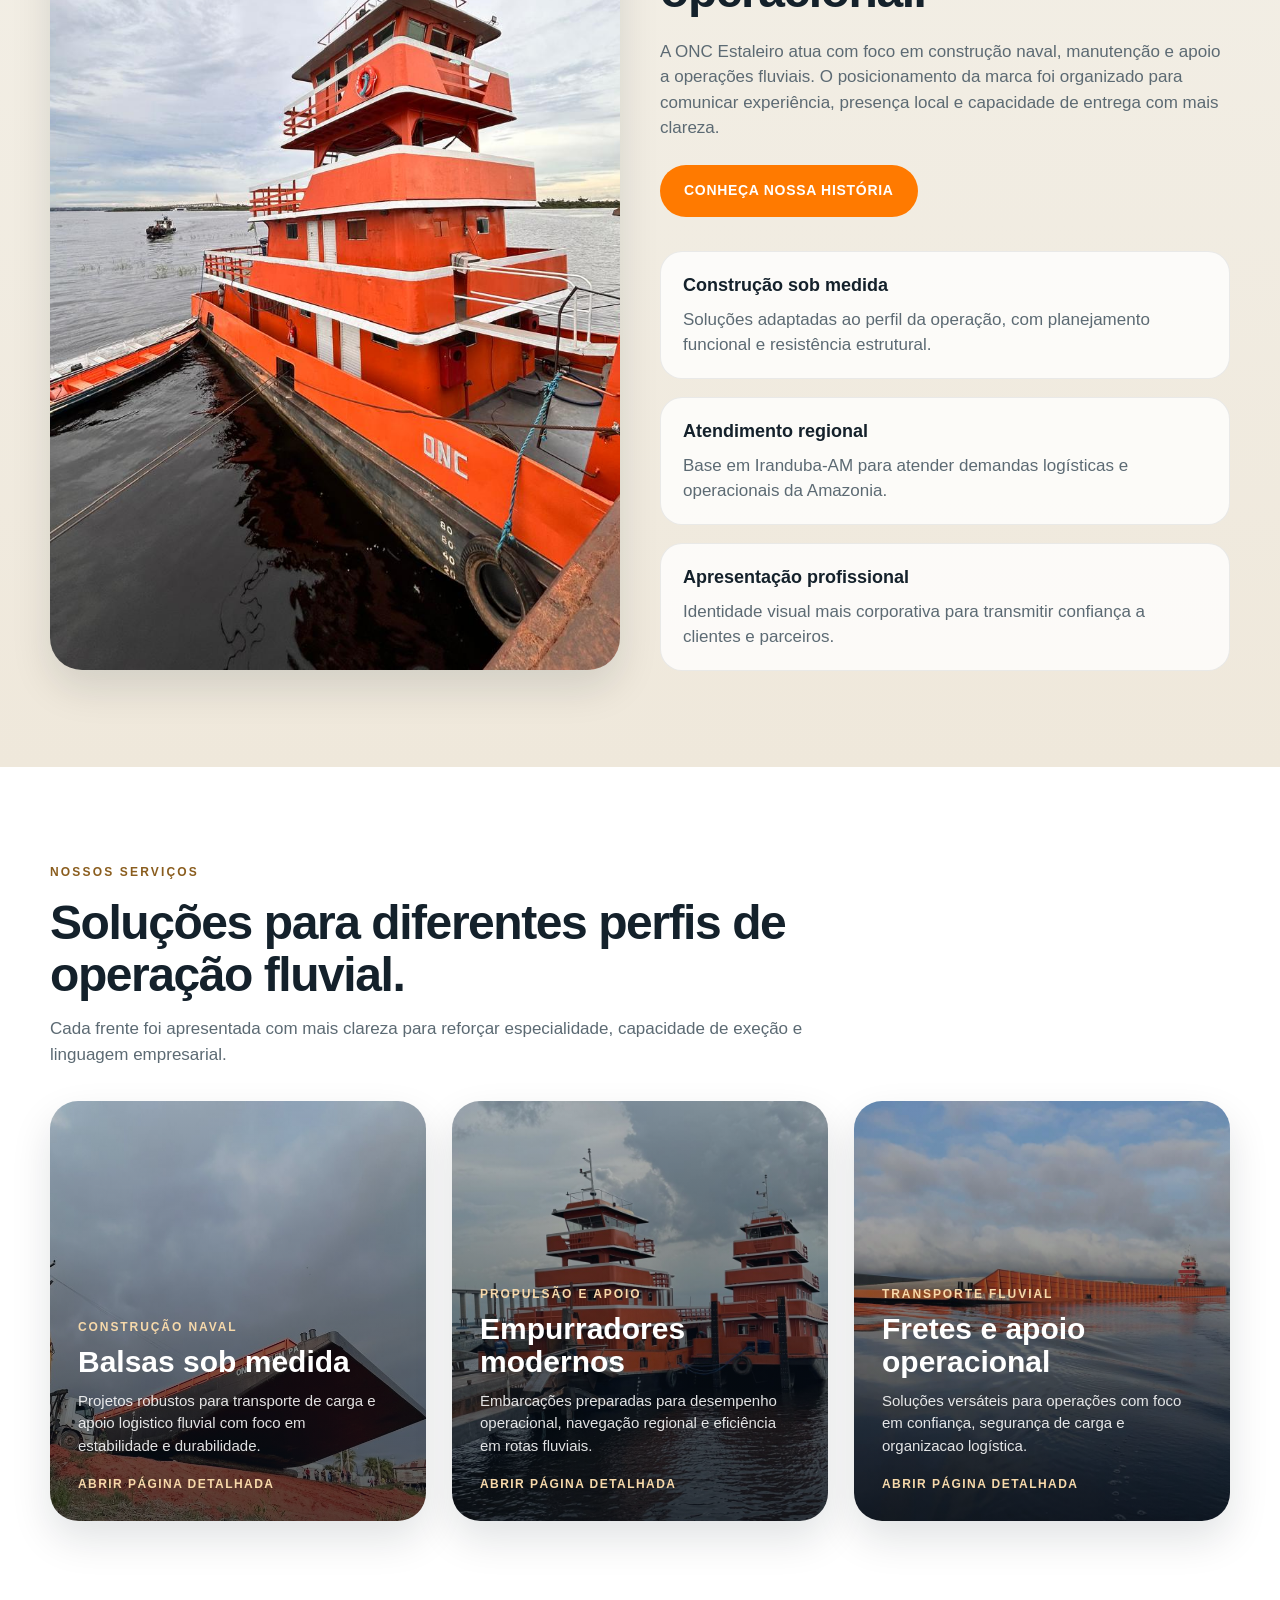
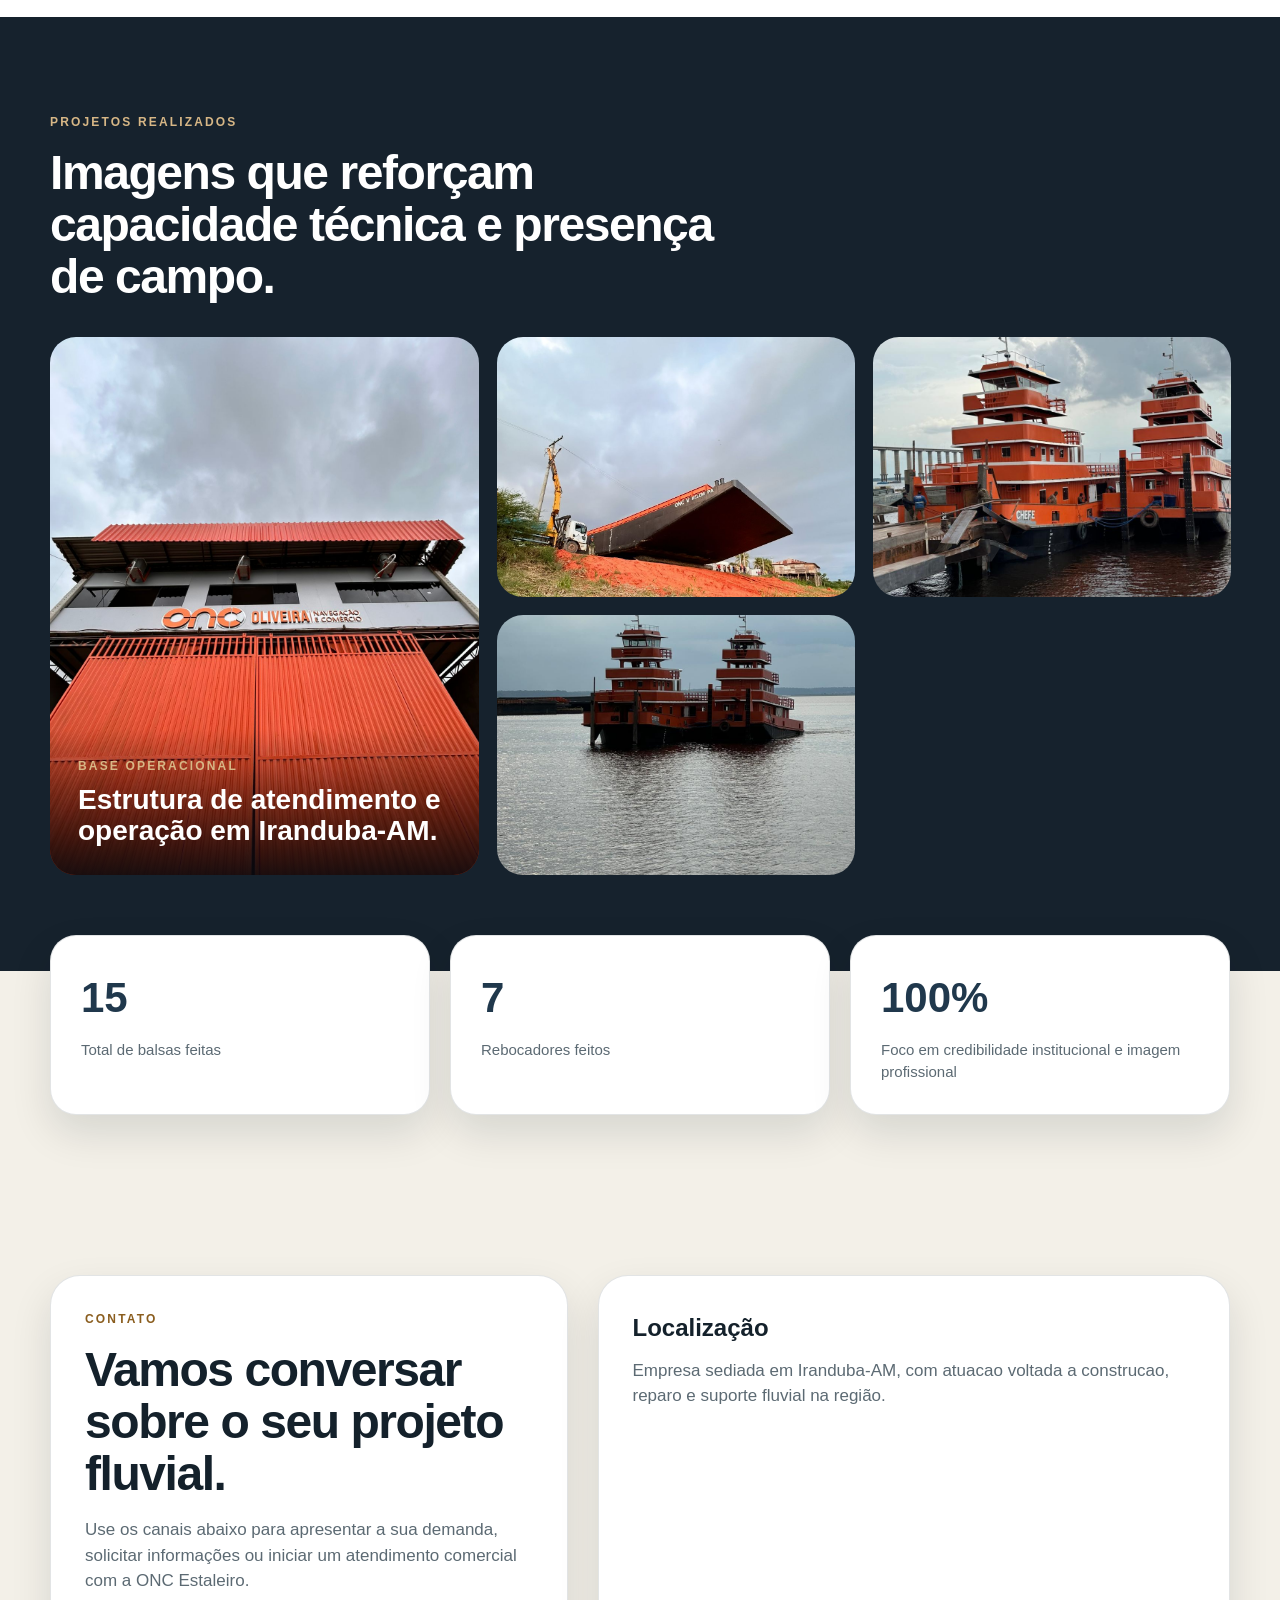
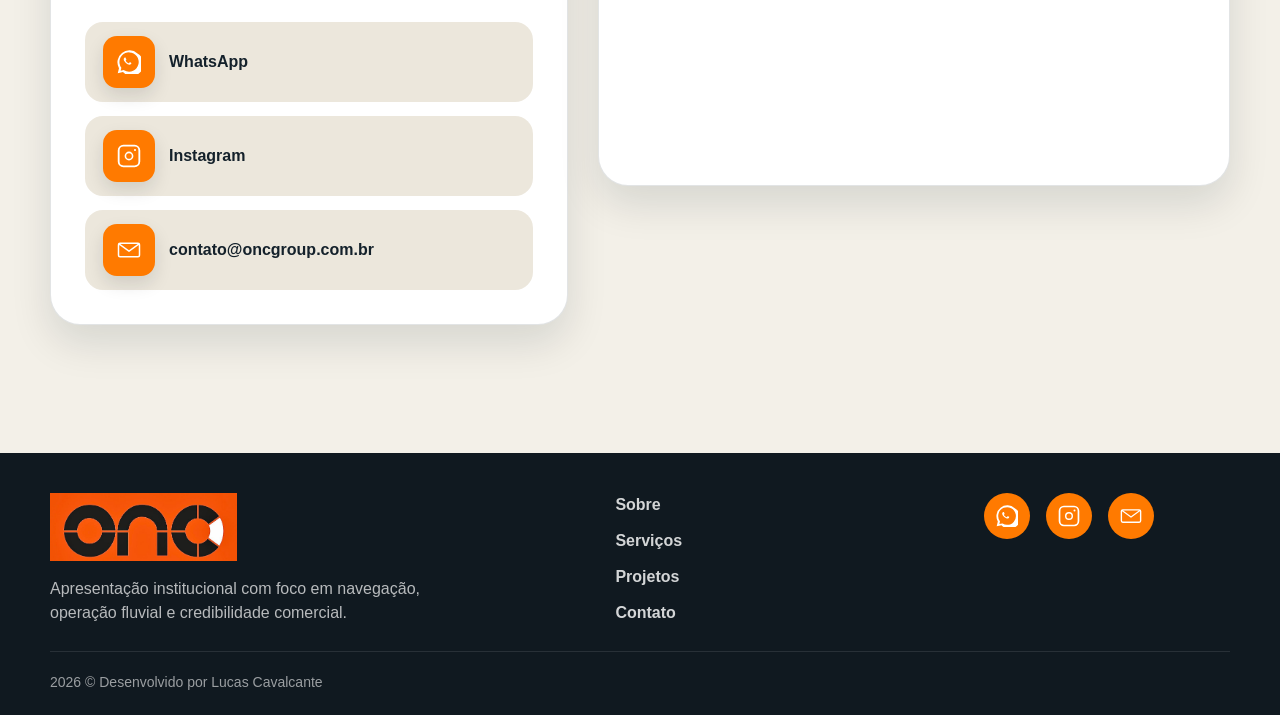
==== commit cc35ea9d: "Add responsive header and language selector" ====
--- a/index.html
+++ b/index.html
@@ -2,25 +2,49 @@
 <head>
 <meta charset='UTF-8'>
 <meta name='viewport' content='width=device-width, initial-scale=1.0'>
-<title>ONC </title>
+<title data-i18n='pageTitle'>ONC </title>
 <link rel='stylesheet' href='./css/style.css'>
 </head>
 <body>
 <header class='header'>
 <div class='container nav'>
-<a href='#inicio' class='logo' aria-label='Pagina inicial ONC Estaleiro'>
+<a href='#inicio' class='logo' aria-label='Pagina inicial ONC Estaleiro' data-i18n-aria='logoLabel'>
 <img src='./img/logo-onc.jpeg' alt='Logo ONC Estaleiro'>
 <span class='logo-copy'>
 <strong>ONC </strong>
-<small>Oliveira Navegação e Comercio</small>
+<small data-i18n='brandSubtitle'>Oliveira Navegação e Comercio</small>
 </span>
 </a>
 <nav class='menu'>
-<a href='./sobre.html'>Sobre</a>
-<a href='#servicos'>Serviços</a>
-<a href='#projetos'>Projetos</a>
-<a href='#contato'>Contato</a>
+<a href='./sobre.html' data-i18n='navAbout'>Sobre</a>
+<a href='#servicos' data-i18n='navServices'>Serviços</a>
+<a href='#projetos' data-i18n='navProjects'>Projetos</a>
+<a href='#contato' data-i18n='navContact'>Contato</a>
 </nav>
+<div class='header-actions'>
+<div class='quick-menu'>
+<button class='icon-menu-button' type='button' aria-label='Abrir links de serviços' aria-expanded='false' aria-controls='service-links-menu' data-menu-toggle data-i18n-aria='servicesButtonLabel'>
+<span></span>
+<span></span>
+<span></span>
+</button>
+<div class='quick-menu-panel' id='service-links-menu'>
+<a href='./balsas.html' data-i18n='quickBarges'>Balsas</a>
+<a href='./empurradores.html' data-i18n='quickPushers'>Empurradores</a>
+<a href='./fretes.html' data-i18n='quickFreight'>Fretes</a>
+</div>
+</div>
+<div class='language-picker'>
+<button class='language-button' type='button' aria-label='Trocar idioma' aria-expanded='false' aria-controls='language-options' data-language-toggle data-i18n-aria='languageButtonLabel'>
+<span data-language-current>🇧🇷 Português</span>
+</button>
+<div class='language-options' id='language-options'>
+<button type='button' data-language-option='pt-BR'>🇧🇷 Português</button>
+<button type='button' data-language-option='en'>🇺🇸 English</button>
+<button type='button' data-language-option='es'>🇪🇸 Español</button>
+</div>
+</div>
+</div>
 </div>
 </header>
 
@@ -29,29 +53,29 @@
 <div class='hero-overlay'></div>
 <div class='container hero-content'>
 <div class='hero-copy'>
-<span class='eyebrow'>Estaleiro e soluções fluviais</span>
-<h1>Excelência em construção e manutenção naval na Amazônia.</h1>
-<p>Projetos robustos para transporte fluvial, operações industriais e embarcações sob medida, com foco em confiança, segurança e desempenho.</p>
+<span class='eyebrow' data-i18n='heroEyebrow'>Estaleiro e soluções fluviais</span>
+<h1 data-i18n='heroTitle'>Excelência em construção e manutenção naval na Amazônia.</h1>
+<p data-i18n='heroText'>Projetos robustos para transporte fluvial, operações industriais e embarcações sob medida, com foco em confiança, segurança e desempenho.</p>
 <div class='hero-actions'>
-<a href='#contato' class='btn btn-primary'>Solicitar orçamento</a>
-<a href='#projetos' class='btn btn-secondary'>Ver projetos</a>
+<a href='#contato' class='btn btn-primary' data-i18n='quoteButton'>Solicitar orçamento</a>
+<a href='#projetos' class='btn btn-secondary' data-i18n='projectsButton'>Ver projetos</a>
 </div>
 </div>
 <aside class='hero-panel'>
-<strong>Presença regional</strong>
-<p>Base operacional em Iranduba-AM, atendendo demandas de construção, reparo e apoio logístico fluvial.</p>
+<strong data-i18n='panelTitle'>Presença regional</strong>
+<p data-i18n='panelText'>Base operacional em Iranduba-AM, atendendo demandas de construção, reparo e apoio logístico fluvial.</p>
 <div class='hero-stats'>
 <div>
-<span>Projetos</span>
+<span data-i18n='statProjects'>Projetos</span>
 <strong>12</strong>
 </div>
 <div>
-<span>Atuação</span>
-<strong>Construção e reparo</strong>
+<span data-i18n='statWork'>Atuação</span>
+<strong data-i18n='statWorkValue'>Construção e reparo</strong>
 </div>
 <div>
-<span>Contato</span>
-<strong>WhatsApp e Instagram</strong>
+<span data-i18n='statContact'>Contato</span>
+<strong data-i18n='statContactValue'>WhatsApp e Instagram</strong>
 </div>
 </div>
 </aside>
@@ -61,11 +85,11 @@
 <section class='section intro-strip'>
 <div class='container intro-grid'>
 <article>
-<span class='eyebrow dark'>Compromisso técnico</span>
-<h2>Uma operação visualmente forte e preparada para apresentar credibilidade.</h2>
+<span class='eyebrow dark' data-i18n='introEyebrow'>Compromisso técnico</span>
+<h2 data-i18n='introTitle'>Uma operação visualmente forte e preparada para apresentar credibilidade.</h2>
 </article>
 <article>
-<p>A nova estrutura destaca a ONC como empresa, não apenas como vitrine. Organizamos a experiência para transmitir solidez, capacidade operacional e proximidade comercial desde a primeira dobra.</p>
+<p data-i18n='introText'>A nova estrutura destaca a ONC como empresa, não apenas como vitrine. Organizamos a experiência para transmitir solidez, capacidade operacional e proximidade comercial desde a primeira dobra.</p>
 </article>
 </div>
 </section>
@@ -76,22 +100,22 @@
 <img src='./img/hero-embarcacao.jpeg' alt='Embarcacao operando na regiao amazonica'>
 </div>
 <div class='about-copy'>
-<span class='eyebrow dark'>Quem somos</span>
-<h2>Estrutura naval voltada para performance, segurança e resultado operacional.</h2>
-<p>A ONC Estaleiro atua com foco em construção naval, manutenção e apoio a operações fluviais. O posicionamento da marca foi organizado para comunicar experiência, presença local e capacidade de entrega com mais clareza.</p>
-<a href='./sobre.html' class='btn btn-dark'>Conheça nossa história</a>
+<span class='eyebrow dark' data-i18n='aboutEyebrow'>Quem somos</span>
+<h2 data-i18n='aboutTitle'>Estrutura naval voltada para performance, segurança e resultado operacional.</h2>
+<p data-i18n='aboutText'>A ONC Estaleiro atua com foco em construção naval, manutenção e apoio a operações fluviais. O posicionamento da marca foi organizado para comunicar experiência, presença local e capacidade de entrega com mais clareza.</p>
+<a href='./sobre.html' class='btn btn-dark' data-i18n='aboutButton'>Conheça nossa história</a>
 <div class='feature-list'>
 <div class='feature-item'>
-<strong>Construção sob medida</strong>
-<p>Soluções adaptadas ao perfil da operação, com planejamento funcional e resistência estrutural.</p>
+<strong data-i18n='featureOneTitle'>Construção sob medida</strong>
+<p data-i18n='featureOneText'>Soluções adaptadas ao perfil da operação, com planejamento funcional e resistência estrutural.</p>
 </div>
 <div class='feature-item'>
-<strong>Atendimento regional</strong>
-<p>Base em Iranduba-AM para atender demandas logísticas e operacionais da Amazonia.</p>
+<strong data-i18n='featureTwoTitle'>Atendimento regional</strong>
+<p data-i18n='featureTwoText'>Base em Iranduba-AM para atender demandas logísticas e operacionais da Amazonia.</p>
 </div>
 <div class='feature-item'>
-<strong>Apresentação profissional</strong>
-<p>Identidade visual mais corporativa para transmitir confiança a clientes e parceiros.</p>
+<strong data-i18n='featureThreeTitle'>Apresentação profissional</strong>
+<p data-i18n='featureThreeText'>Identidade visual mais corporativa para transmitir confiança a clientes e parceiros.</p>
 </div>
 </div>
 </div>
@@ -101,33 +125,33 @@
 <section id='servicos' class='section services-section'>
 <div class='container'>
 <div class='section-head'>
-<span class='eyebrow dark'>Nossos serviços</span>
-<h2>Soluções para diferentes perfis de operação fluvial.</h2>
-<p>Cada frente foi apresentada com mais clareza para reforçar especialidade, capacidade de exeção e linguagem empresarial.</p>
+<span class='eyebrow dark' data-i18n='servicesEyebrow'>Nossos serviços</span>
+<h2 data-i18n='servicesTitle'>Soluções para diferentes perfis de operação fluvial.</h2>
+<p data-i18n='servicesText'>Cada frente foi apresentada com mais clareza para reforçar especialidade, capacidade de exeção e linguagem empresarial.</p>
 </div>
 <div class='services-grid'>
 <a href='./balsas.html' class='service-card' style="background-image:linear-gradient(rgba(7,16,26,.26),rgba(7,16,26,.68)),url('./img/projeto-01.jpg')">
 <div class='service-copy'>
-<span class='service-kicker'>Construção naval</span>
-<h3>Balsas sob medida</h3>
-<p>Projetos robustos para transporte de carga e apoio logistico fluvial com foco em estabilidade e durabilidade.</p>
-<span class='service-link'>Abrir página detalhada</span>
+<span class='service-kicker' data-i18n='bargeKicker'>Construção naval</span>
+<h3 data-i18n='bargeTitle'>Balsas sob medida</h3>
+<p data-i18n='bargeText'>Projetos robustos para transporte de carga e apoio logistico fluvial com foco em estabilidade e durabilidade.</p>
+<span class='service-link' data-i18n='detailLink'>Abrir página detalhada</span>
 </div>
 </a>
 <a href='./empurradores.html' class='service-card' style="background-image:linear-gradient(rgba(7,16,26,.26),rgba(7,16,26,.68)),url('./img/projeto-02.jpeg')">
 <div class='service-copy'>
-<span class='service-kicker'>Propulsão e apoio</span>
-<h3>Empurradores modernos</h3>
-<p>Embarcações preparadas para desempenho operacional, navegação regional e eficiência em rotas fluviais.</p>
-<span class='service-link'>Abrir página detalhada</span>
+<span class='service-kicker' data-i18n='pusherKicker'>Propulsão e apoio</span>
+<h3 data-i18n='pusherTitle'>Empurradores modernos</h3>
+<p data-i18n='pusherText'>Embarcações preparadas para desempenho operacional, navegação regional e eficiência em rotas fluviais.</p>
+<span class='service-link' data-i18n='detailLink'>Abrir página detalhada</span>
 </div>
 </a>
 <a href='./fretes.html' class='service-card' style="background-image:linear-gradient(rgba(7,16,26,.26),rgba(7,16,26,.68)),url('./img/projeto-04.jpeg')">
 <div class='service-copy'>
-<span class='service-kicker'>Transporte fluvial</span>
-<h3>Fretes e apoio operacional</h3>
-<p>Soluções versáteis para operações com foco em confiança, segurança de carga e organizacao logística.</p>
-<span class='service-link'>Abrir página detalhada</span>
+<span class='service-kicker' data-i18n='freightKicker'>Transporte fluvial</span>
+<h3 data-i18n='freightTitle'>Fretes e apoio operacional</h3>
+<p data-i18n='freightText'>Soluções versáteis para operações com foco em confiança, segurança de carga e organizacao logística.</p>
+<span class='service-link' data-i18n='detailLink'>Abrir página detalhada</span>
 </div>
 </a>
 </div>
@@ -137,15 +161,15 @@
 <section id='projetos' class='section projects-section'>
 <div class='container'>
 <div class='section-head'>
-<span class='eyebrow dark'>Projetos realizados</span>
-<h2>Imagens que reforçam capacidade técnica e presença de campo.</h2>
+<span class='eyebrow dark' data-i18n='projectsEyebrow'>Projetos realizados</span>
+<h2 data-i18n='projectsTitle'>Imagens que reforçam capacidade técnica e presença de campo.</h2>
 </div>
 <div class='projects-grid'>
 <article class='project-large photo-reveal'>
 <img src='./img/fachada.jpg' alt='Fachada do estaleiro ONC'>
 <div class='project-caption'>
-<span>Base operacional</span>
-<h3>Estrutura de atendimento e operação em Iranduba-AM.</h3>
+<span data-i18n='projectCaptionKicker'>Base operacional</span>
+<h3 data-i18n='projectCaptionTitle'>Estrutura de atendimento e operação em Iranduba-AM.</h3>
 </div>
 </article>
 <article class='project-small photo-reveal'>
@@ -166,15 +190,15 @@
 <div class='numbers-grid'>
 <article class='number-card'>
 <strong>15</strong>
-<span>Total de balsas feitas</span>
+<span data-i18n='numberBarges'>Total de balsas feitas</span>
 </article>
 <article class='number-card'>
 <strong>7</strong>
-<span>Rebocadores feitos</span>
+<span data-i18n='numberTugs'>Rebocadores feitos</span>
 </article>
 <article class='number-card'>
 <strong>100%</strong>
-<span>Foco em credibilidade institucional e imagem profissional</span>
+<span data-i18n='numberFocus'>Foco em credibilidade institucional e imagem profissional</span>
 </article>
 </div>
 </div>
@@ -183,9 +207,9 @@
 <section id='contato' class='section contact-section'>
 <div class='container contact-grid'>
 <div class='contact-copy'>
-<span class='eyebrow dark'>Contato</span>
-<h2>Vamos conversar sobre o seu projeto fluvial.</h2>
-<p>Use os canais abaixo para apresentar a sua demanda, solicitar informações ou iniciar um atendimento comercial com a ONC Estaleiro.</p>
+<span class='eyebrow dark' data-i18n='contactEyebrow'>Contato</span>
+<h2 data-i18n='contactTitle'>Vamos conversar sobre o seu projeto fluvial.</h2>
+<p data-i18n='contactText'>Use os canais abaixo para apresentar a sua demanda, solicitar informações ou iniciar um atendimento comercial com a ONC Estaleiro.</p>
 <div class='contact-list'>
 <a href='https://wa.me/559294124651?text=Ol%C3%A1%2C%20vim%20atrav%C3%A9s%20do%20site%2C%20gostaria%20de%20saber%20mais%20informa%C3%A7%C3%B5es.' target='_blank' rel='noopener noreferrer'>
 <span class='contact-icon' aria-hidden='true'>
@@ -217,8 +241,8 @@
 </div>
 </div>
 <div class='contact-card'>
-<h3>Localização</h3>
-<p>Empresa sediada em Iranduba-AM, com atuacao voltada a construcao, reparo e suporte fluvial na região.</p>
+<h3 data-i18n='locationTitle'>Localização</h3>
+<p data-i18n='locationText'>Empresa sediada em Iranduba-AM, com atuacao voltada a construcao, reparo e suporte fluvial na região.</p>
 <iframe class='map' src='https://www.google.com/maps?q=Estaleiro+ONC+Iranduba&output=embed' loading='lazy'></iframe>
 </div>
 </div>
@@ -229,13 +253,13 @@
 <div class='container footer-layout'>
 <div class='footer-brand'>
 <img src='./img/logo-onc.jpeg' alt='Logo ONC Estaleiro'>
-<p>Apresentação institucional com foco em navegação, operação fluvial e credibilidade comercial.</p>
+<p data-i18n='footerText'>Apresentação institucional com foco em navegação, operação fluvial e credibilidade comercial.</p>
 </div>
 <div class='footer-links'>
-<a href='./sobre.html'>Sobre</a>
-<a href='#servicos'>Serviços</a>
-<a href='#projetos'>Projetos</a>
-<a href='#contato'>Contato</a>
+<a href='./sobre.html' data-i18n='navAbout'>Sobre</a>
+<a href='#servicos' data-i18n='navServices'>Serviços</a>
+<a href='#projetos' data-i18n='navProjects'>Projetos</a>
+<a href='#contato' data-i18n='navContact'>Contato</a>
 </div>
 <div class='footer-social'>
 <a href='https://wa.me/5511965644859' class='social-link' target='_blank' rel='noopener noreferrer' aria-label='Falar no WhatsApp'>
@@ -259,7 +283,7 @@
 </div>
 </div>
 <div class='container footer-bottom'>
-<p>2026 &copy; Desenvolvido por Lucas Cavalcante </p>
+<p data-i18n='footerCredit'>2026 &copy; Desenvolvido por Lucas Cavalcante </p>
 </div>
 </footer>
 
--- a/css/style.css
+++ b/css/style.css
@@ -62,12 +62,14 @@
   background:rgba(255,255,255,.82);
   border:1px solid rgba(20,33,43,.08);
   box-shadow:0 10px 28px rgba(16,25,32,.08);
+  min-width:0;
 }
 
 .logo-copy{
   display:flex;
   flex-direction:column;
   gap:2px;
+  min-width:0;
 }
 
 .logo-copy strong{
@@ -82,6 +84,8 @@
   letter-spacing:.14em;
   text-transform:uppercase;
   color:var(--muted);
+  max-width:230px;
+  white-space:normal;
 }
 
 .menu{
@@ -100,6 +104,192 @@
 }
 
 .menu a:hover{opacity:.65}
+
+.header-actions{
+  display:flex;
+  align-items:center;
+  gap:10px;
+}
+
+.quick-menu{
+  position:relative;
+}
+
+.language-picker{
+  position:relative;
+}
+
+.icon-menu-button,
+.language-button,
+.language-options button{
+  border:0;
+  cursor:pointer;
+  font:inherit;
+}
+
+.icon-menu-button{
+  width:54px;
+  height:46px;
+  display:grid;
+  place-content:center;
+  gap:5px;
+  background:#ff7a00;
+  color:#fff;
+  box-shadow:0 10px 24px rgba(16,25,32,.14);
+  transition:transform .2s ease,background .2s ease;
+}
+
+.icon-menu-button:hover{
+  transform:translateY(-2px);
+  background:#d96300;
+}
+
+.icon-menu-button span{
+  width:24px;
+  height:3px;
+  display:block;
+  background:currentColor;
+}
+
+.quick-menu-panel{
+  position:absolute;
+  top:calc(100% + 12px);
+  right:0;
+  min-width:190px;
+  padding:10px;
+  border-radius:16px;
+  background:#fff;
+  border:1px solid rgba(20,33,43,.1);
+  box-shadow:0 18px 34px rgba(10,22,34,.16);
+  display:grid;
+  gap:6px;
+  opacity:0;
+  visibility:hidden;
+  transform:translateY(-8px);
+  transition:opacity .2s ease,transform .2s ease,visibility .2s ease;
+}
+
+.quick-menu.is-open .quick-menu-panel{
+  opacity:1;
+  visibility:visible;
+  transform:translateY(0);
+}
+
+.quick-menu-panel a{
+  padding:12px 14px;
+  border-radius:10px;
+  color:var(--ink);
+  font-size:13px;
+  font-weight:700;
+  letter-spacing:.06em;
+  text-transform:uppercase;
+  transition:background .2s ease,color .2s ease;
+}
+
+.quick-menu-panel a:hover{
+  background:#f0ece3;
+  color:var(--brand-dark);
+}
+
+.language-button{
+  display:inline-flex;
+  align-items:center;
+  justify-content:center;
+  min-height:46px;
+  padding:0 16px;
+  border-radius:999px;
+  background:var(--ink);
+  color:#fff;
+  font-size:12px;
+  font-weight:800;
+  letter-spacing:.08em;
+  text-transform:uppercase;
+  box-shadow:0 10px 24px rgba(16,25,32,.12);
+  transition:transform .2s ease,background .2s ease;
+}
+
+.language-button:hover{
+  transform:translateY(-2px);
+  background:var(--accent);
+}
+
+.language-options{
+  position:absolute;
+  top:calc(100% + 12px);
+  right:0;
+  min-width:176px;
+  padding:10px;
+  border-radius:16px;
+  background:#fff;
+  border:1px solid rgba(20,33,43,.1);
+  box-shadow:0 18px 34px rgba(10,22,34,.16);
+  display:grid;
+  gap:6px;
+  opacity:0;
+  visibility:hidden;
+  transform:translateY(-8px);
+  transition:opacity .2s ease,transform .2s ease,visibility .2s ease;
+}
+
+.language-picker.is-open .language-options{
+  opacity:1;
+  visibility:visible;
+  transform:translateY(0);
+}
+
+.language-options button{
+  width:100%;
+  padding:12px 14px;
+  border-radius:10px;
+  background:transparent;
+  color:var(--ink);
+  font-size:13px;
+  font-weight:700;
+  text-align:left;
+  transition:background .2s ease,color .2s ease;
+}
+
+.language-options button:hover,
+.language-options button.is-active{
+  background:#f0ece3;
+  color:var(--brand-dark);
+}
+
+@media (max-width:1120px){
+  .container{
+    width:min(1100px,calc(100% - 32px));
+  }
+
+  .nav{
+    gap:16px;
+  }
+
+  .logo img{
+    height:62px;
+  }
+
+  .logo-copy strong{
+    font-size:17px;
+  }
+
+  .logo-copy small{
+    max-width:190px;
+    font-size:10px;
+    letter-spacing:.1em;
+  }
+
+  .menu{
+    gap:18px;
+  }
+
+  .menu a{
+    font-size:13px;
+  }
+
+  .language-button{
+    padding:0 14px;
+  }
+}
 
 .section{
   padding:96px 0;
@@ -782,6 +972,34 @@
 }
 
 @media (max-width:980px){
+  .header{
+    background:rgba(255,255,255,.94);
+  }
+
+  .nav{
+    min-height:auto;
+    flex-wrap:wrap;
+    gap:14px 18px;
+    padding:14px 0;
+  }
+
+  .logo{
+    flex:1 1 300px;
+  }
+
+  .header-actions{
+    margin-left:auto;
+  }
+
+  .menu{
+    order:3;
+    width:100%;
+    justify-content:center;
+    flex-wrap:wrap;
+    gap:12px 22px;
+    padding-top:2px;
+  }
+
   .hero-content,
   .intro-grid,
   .about-grid,
@@ -814,23 +1032,77 @@
     background:#fff;
   }
 
+  .container{
+    width:min(100% - 28px,1180px);
+  }
+
   .nav{
     flex-direction:column;
     justify-content:center;
-    padding:18px 0 22px;
+    gap:14px;
+    padding:14px 0 18px;
   }
 
   .logo img{height:58px}
   .logo{
+    width:100%;
+    justify-content:center;
     padding:8px 10px 8px 8px;
   }
   .logo-copy strong{font-size:16px}
-  .logo-copy small{font-size:10px}
+  .logo-copy small{
+    max-width:none;
+    font-size:10px;
+    line-height:1.25;
+  }
+
+  .logo-copy{
+    display:flex;
+    text-align:center;
+    align-items:center;
+  }
 
   .menu{
+    display:none;
+  }
+
+  .header-actions{
+    width:100%;
+    justify-content:center;
     flex-wrap:wrap;
-    justify-content:center;
-    gap:14px 18px;
+    margin-left:0;
+  }
+
+  .icon-menu-button{
+    width:52px;
+    height:44px;
+  }
+
+  .language-button{
+    min-height:44px;
+    min-width:156px;
+    padding:0 14px;
+  }
+
+  .quick-menu-panel{
+    left:50%;
+    right:auto;
+    transform:translate(-50%,-8px);
+  }
+
+  .quick-menu.is-open .quick-menu-panel{
+    transform:translate(-50%,0);
+  }
+
+  .language-options{
+    left:50%;
+    right:auto;
+    min-width:190px;
+    transform:translate(-50%,-8px);
+  }
+
+  .language-picker.is-open .language-options{
+    transform:translate(-50%,0);
   }
 
   .hero-content{
@@ -883,6 +1155,36 @@
   }
 }
 
+@media (max-width:420px){
+  .logo{
+    align-items:center;
+  }
+
+  .logo img{
+    height:52px;
+    border-radius:14px;
+  }
+
+  .logo-copy small{
+    font-size:9px;
+    letter-spacing:.08em;
+  }
+
+  .menu{
+    gap:8px;
+  }
+
+  .menu a{
+    font-size:11px;
+    min-height:38px;
+  }
+
+  .quick-menu-panel,
+  .language-options{
+    width:calc(100vw - 48px);
+  }
+}
+
 @media (prefers-reduced-motion:reduce){
   .photo-reveal{
     opacity:1;
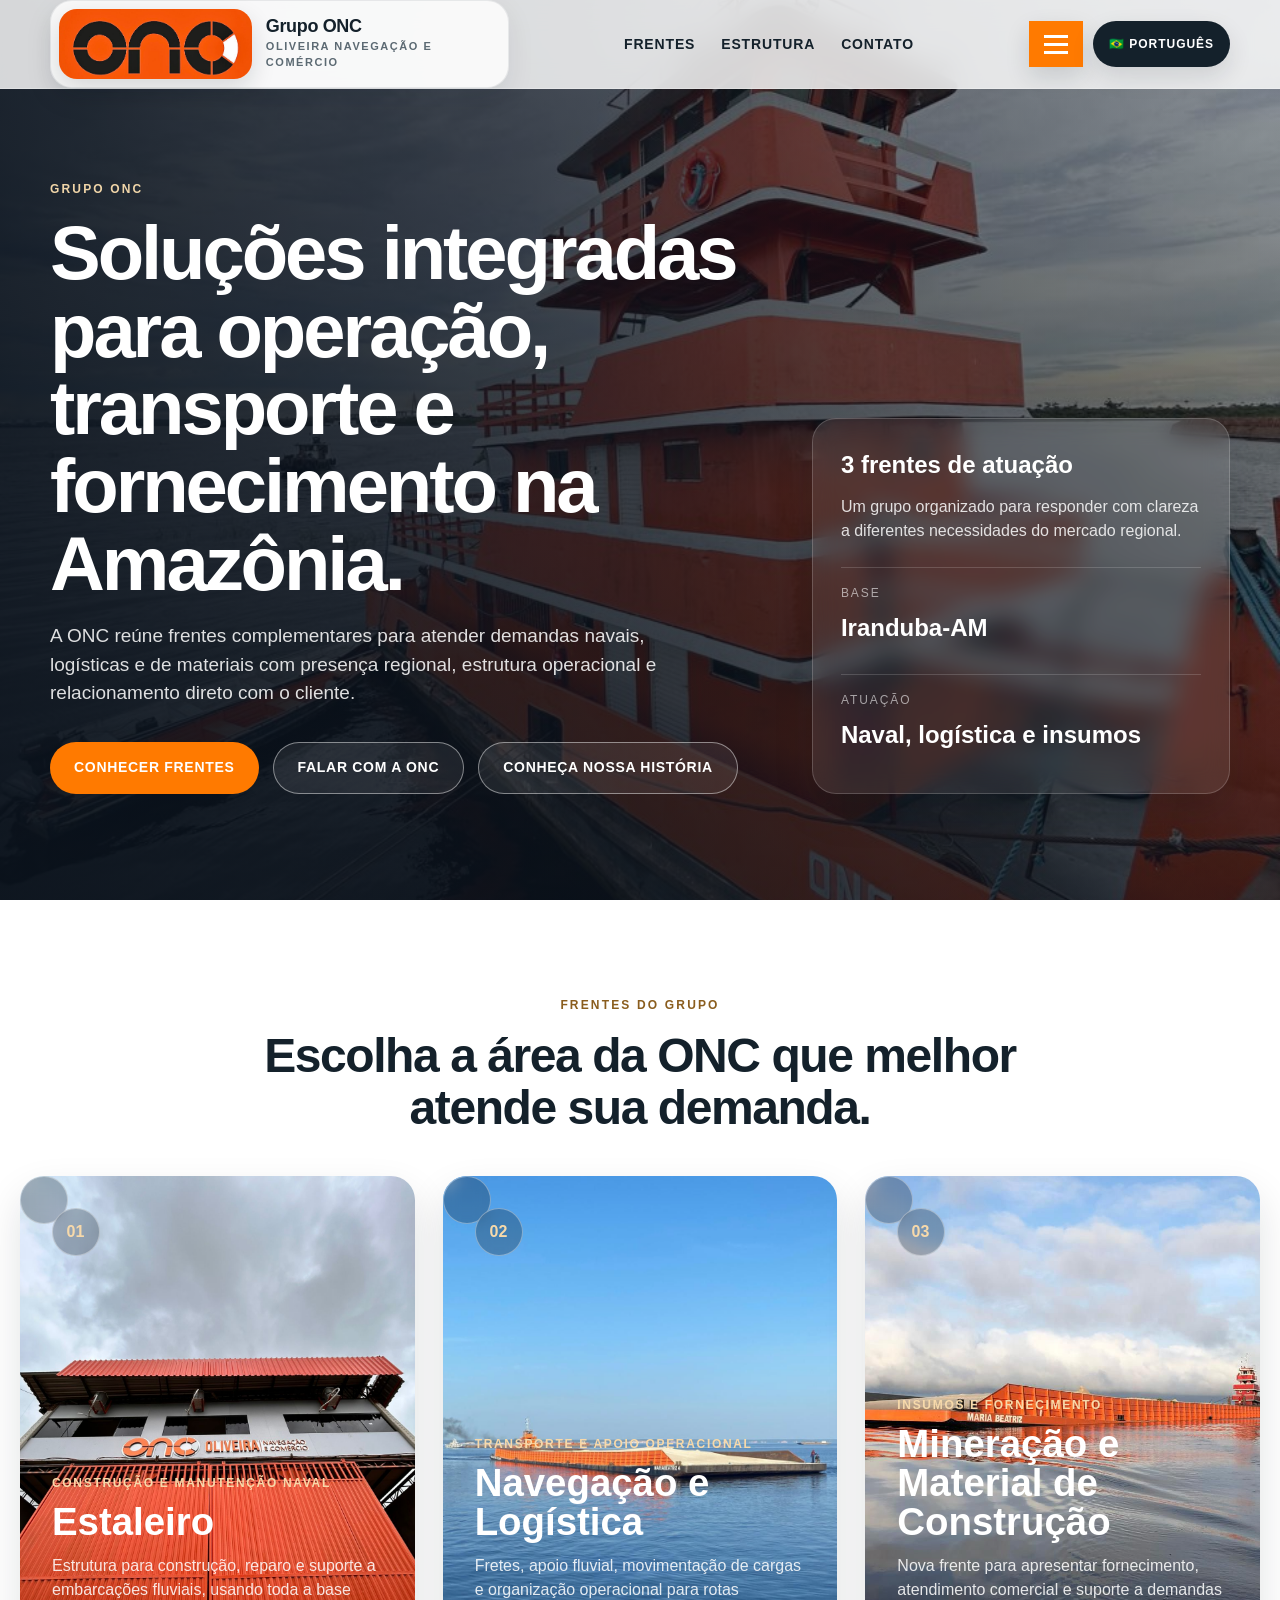
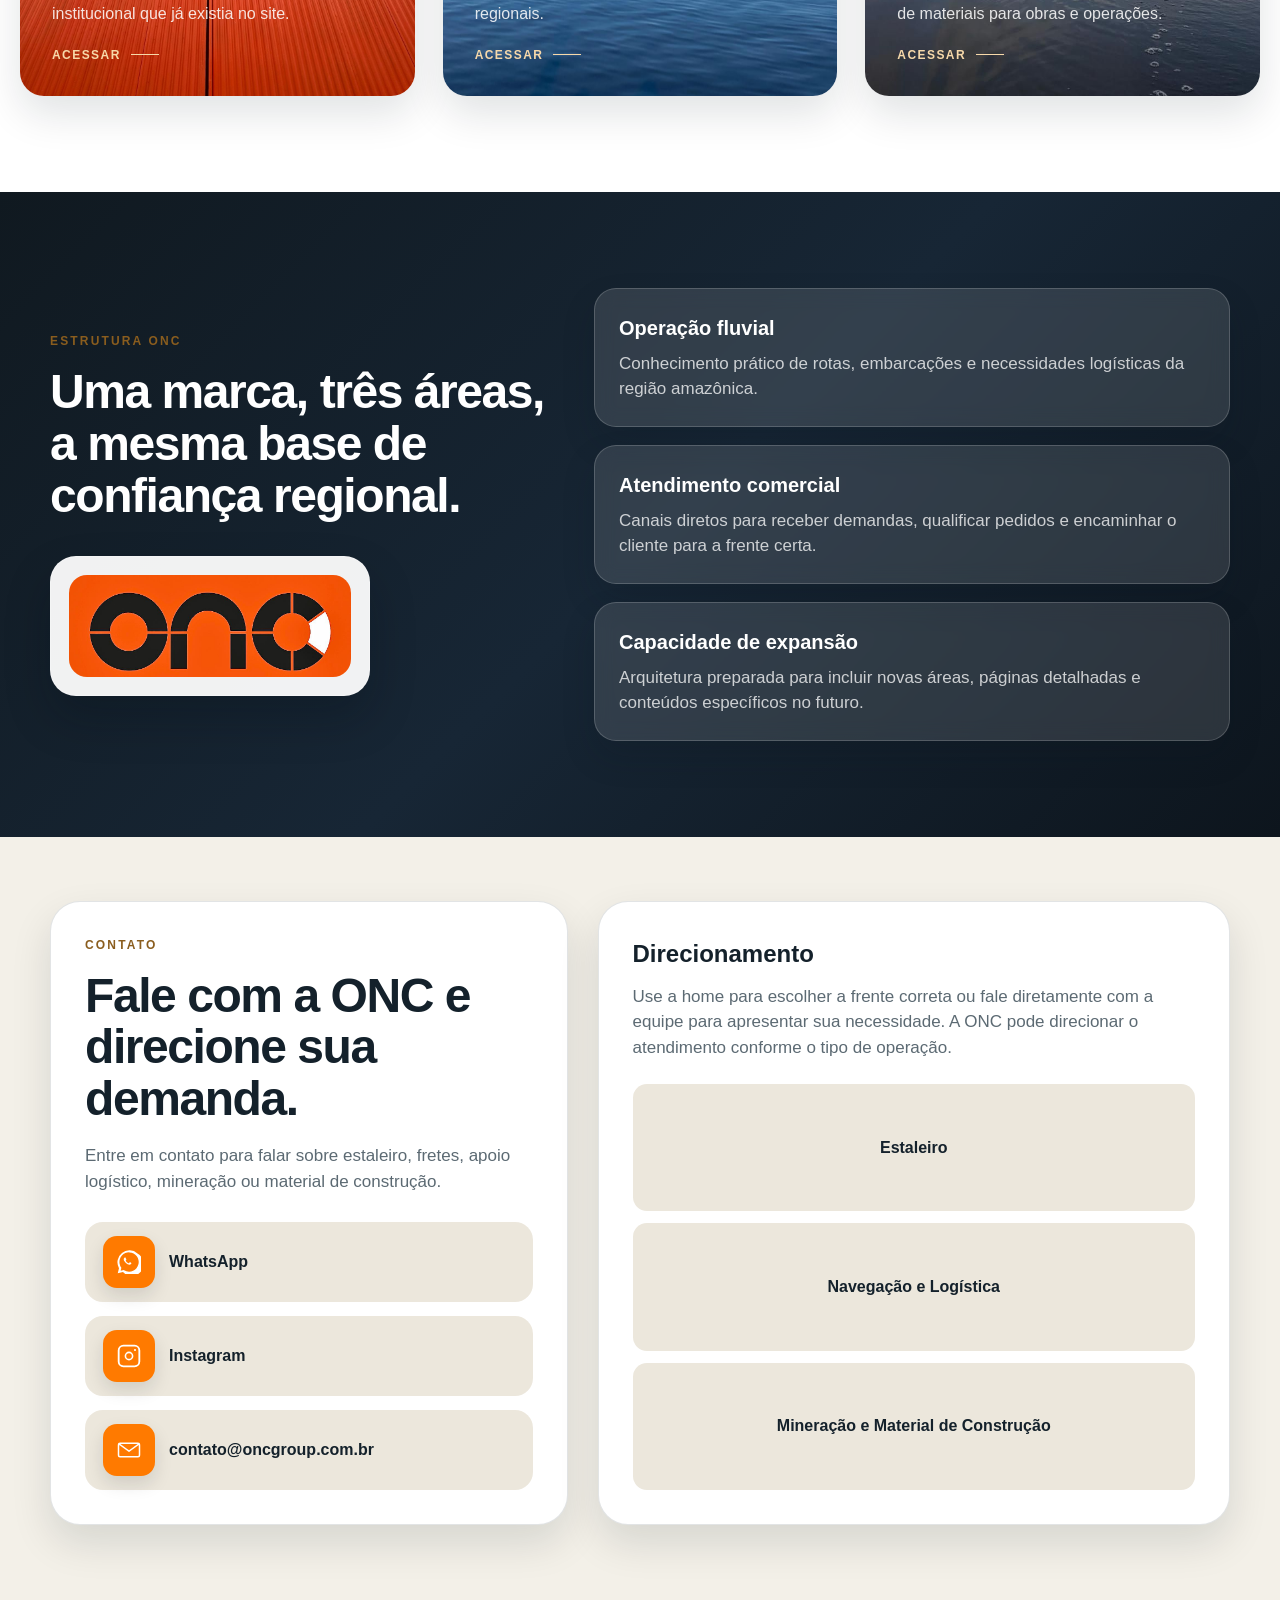
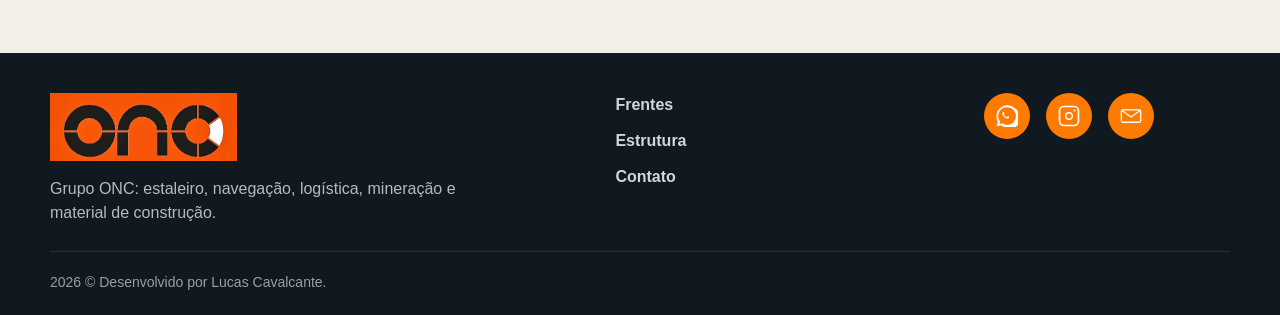
==== commit d084bd61: "Reestrutura site como Grupo ONC" ====
--- a/index.html
+++ b/index.html
@@ -2,36 +2,35 @@
 <head>
 <meta charset='UTF-8'>
 <meta name='viewport' content='width=device-width, initial-scale=1.0'>
-<title data-i18n='pageTitle'>ONC </title>
+<title>Grupo ONC | Soluções Operacionais na Amazônia</title>
 <link rel='stylesheet' href='./css/style.css'>
 </head>
 <body>
 <header class='header'>
 <div class='container nav'>
-<a href='#inicio' class='logo' aria-label='Pagina inicial ONC Estaleiro' data-i18n-aria='logoLabel'>
-<img src='./img/logo-onc.jpeg' alt='Logo ONC Estaleiro'>
+<a href='./index.html#inicio' class='logo' aria-label='Pagina inicial do Grupo ONC'>
+<img src='./img/logo-onc.jpeg' alt='Logo ONC'>
 <span class='logo-copy'>
-<strong>ONC </strong>
-<small data-i18n='brandSubtitle'>Oliveira Navegação e Comercio</small>
+<strong>Grupo ONC</strong>
+<small>Oliveira Navegação e Comércio</small>
 </span>
 </a>
 <nav class='menu'>
-<a href='./sobre.html' data-i18n='navAbout'>Sobre</a>
-<a href='#servicos' data-i18n='navServices'>Serviços</a>
-<a href='#projetos' data-i18n='navProjects'>Projetos</a>
-<a href='#contato' data-i18n='navContact'>Contato</a>
+<a href='#frentes'>Frentes</a>
+<a href='#estrutura'>Estrutura</a>
+<a href='#contato'>Contato</a>
 </nav>
 <div class='header-actions'>
 <div class='quick-menu'>
-<button class='icon-menu-button' type='button' aria-label='Abrir links de serviços' aria-expanded='false' aria-controls='service-links-menu' data-menu-toggle data-i18n-aria='servicesButtonLabel'>
+<button class='icon-menu-button' type='button' aria-label='Abrir links das frentes ONC' aria-expanded='false' aria-controls='service-links-menu' data-menu-toggle>
 <span></span>
 <span></span>
 <span></span>
 </button>
 <div class='quick-menu-panel' id='service-links-menu'>
-<a href='./balsas.html' data-i18n='quickBarges'>Balsas</a>
-<a href='./empurradores.html' data-i18n='quickPushers'>Empurradores</a>
-<a href='./fretes.html' data-i18n='quickFreight'>Fretes</a>
+<a href='./estaleiro.html'>Estaleiro</a>
+<a href='./navegacao-logistica.html'>Navegação e Logística</a>
+<a href='./mineracao-material-construcao.html'>Mineração e Material de Construção</a>
 </div>
 </div>
 <div class='language-picker'>
@@ -49,156 +48,104 @@
 </header>
 
 <main>
-<section id='inicio' class='hero'>
-<div class='hero-overlay'></div>
-<div class='container hero-content'>
-<div class='hero-copy'>
-<span class='eyebrow' data-i18n='heroEyebrow'>Estaleiro e soluções fluviais</span>
-<h1 data-i18n='heroTitle'>Excelência em construção e manutenção naval na Amazônia.</h1>
-<p data-i18n='heroText'>Projetos robustos para transporte fluvial, operações industriais e embarcações sob medida, com foco em confiança, segurança e desempenho.</p>
+<section id='inicio' class='group-hero'>
+<div class='group-hero-media'>
+<img src='./img/hero-embarcacao.jpeg' alt='Operação fluvial da ONC na Amazônia'>
+</div>
+<div class='group-hero-overlay'></div>
+<div class='container group-hero-content'>
+<div class='group-hero-copy'>
+<span class='eyebrow'>Grupo ONC</span>
+<h1>Soluções integradas para operação, transporte e fornecimento na Amazônia.</h1>
+<p>A ONC reúne frentes complementares para atender demandas navais, logísticas e de materiais com presença regional, estrutura operacional e relacionamento direto com o cliente.</p>
 <div class='hero-actions'>
-<a href='#contato' class='btn btn-primary' data-i18n='quoteButton'>Solicitar orçamento</a>
-<a href='#projetos' class='btn btn-secondary' data-i18n='projectsButton'>Ver projetos</a>
-</div>
-</div>
-<aside class='hero-panel'>
-<strong data-i18n='panelTitle'>Presença regional</strong>
-<p data-i18n='panelText'>Base operacional em Iranduba-AM, atendendo demandas de construção, reparo e apoio logístico fluvial.</p>
+<a href='#frentes' class='btn btn-primary'>Conhecer frentes</a>
+<a href='#contato' class='btn btn-secondary'>Falar com a ONC</a>
+<a href='./sobre.html' class='btn btn-secondary'>Conheça nossa história</a>
+</div>
+</div>
+<aside class='group-hero-panel'>
+<strong>3 frentes de atuação</strong>
+<p>Um grupo organizado para responder com clareza a diferentes necessidades do mercado regional.</p>
 <div class='hero-stats'>
 <div>
-<span data-i18n='statProjects'>Projetos</span>
-<strong>12</strong>
-</div>
-<div>
-<span data-i18n='statWork'>Atuação</span>
-<strong data-i18n='statWorkValue'>Construção e reparo</strong>
-</div>
-<div>
-<span data-i18n='statContact'>Contato</span>
-<strong data-i18n='statContactValue'>WhatsApp e Instagram</strong>
+<span>Base</span>
+<strong>Iranduba-AM</strong>
+</div>
+<div>
+<span>Atuação</span>
+<strong>Naval, logística e insumos</strong>
 </div>
 </div>
 </aside>
 </div>
 </section>
 
-<section class='section intro-strip'>
-<div class='container intro-grid'>
+<section id='frentes' class='section fronts-section'>
+<div class='container'>
+<div class='section-head'>
+<span class='eyebrow dark'>Frentes do grupo</span>
+<h2>Escolha a área da ONC que melhor atende sua demanda.</h2>
+</div>
+<div class='fronts-grid'>
+<a href='./estaleiro.html' class='front-card'>
+<img class='front-card-image' src='./img/fachada.jpg' alt='Estrutura do Estaleiro ONC'>
+<span class='front-card-shade'></span>
+<span>01</span>
+<div>
+<small>Construção e manutenção naval</small>
+<h3>Estaleiro</h3>
+<p>Estrutura para construção, reparo e suporte a embarcações fluviais, usando toda a base institucional que já existia no site.</p>
+<strong>Acessar</strong>
+</div>
+</a>
+<a href='./navegacao-logistica.html' class='front-card'>
+<img class='front-card-image' src='./img/7.jpeg' alt='Operação de navegação e logística ONC'>
+<span class='front-card-shade'></span>
+<span>02</span>
+<div>
+<small>Transporte e apoio operacional</small>
+<h3>Navegação e Logística</h3>
+<p>Fretes, apoio fluvial, movimentação de cargas e organização operacional para rotas regionais.</p>
+<strong>Acessar</strong>
+</div>
+</a>
+<a href='./mineracao-material-construcao.html' class='front-card'>
+<img class='front-card-image' src='./img/projeto-04.jpeg' alt='Transporte de materiais para operações regionais'>
+<span class='front-card-shade'></span>
+<span>03</span>
+<div>
+<small>Insumos e fornecimento</small>
+<h3>Mineração e Material de Construção</h3>
+<p>Nova frente para apresentar fornecimento, atendimento comercial e suporte a demandas de materiais para obras e operações.</p>
+<strong>Acessar</strong>
+</div>
+</a>
+</div>
+</div>
+</section>
+
+<section id='estrutura' class='section group-structure'>
+<div class='container group-structure-grid'>
+<div>
+<span class='eyebrow dark'>Estrutura ONC</span>
+<h2>Uma marca, três áreas, a mesma base de confiança regional.</h2>
+<div class='group-brand-mark' aria-hidden='true'>
+<img src='./img/logo-onc.jpeg' alt=''>
+</div>
+</div>
+<div class='group-pillars'>
 <article>
-<span class='eyebrow dark' data-i18n='introEyebrow'>Compromisso técnico</span>
-<h2 data-i18n='introTitle'>Uma operação visualmente forte e preparada para apresentar credibilidade.</h2>
+<strong>Operação fluvial</strong>
+<p>Conhecimento prático de rotas, embarcações e necessidades logísticas da região amazônica.</p>
 </article>
 <article>
-<p data-i18n='introText'>A nova estrutura destaca a ONC como empresa, não apenas como vitrine. Organizamos a experiência para transmitir solidez, capacidade operacional e proximidade comercial desde a primeira dobra.</p>
+<strong>Atendimento comercial</strong>
+<p>Canais diretos para receber demandas, qualificar pedidos e encaminhar o cliente para a frente certa.</p>
 </article>
-</div>
-</section>
-
-<section id='sobre' class='section about-section'>
-<div class='container about-grid'>
-<div class='about-image photo-reveal from-left'>
-<img src='./img/hero-embarcacao.jpeg' alt='Embarcacao operando na regiao amazonica'>
-</div>
-<div class='about-copy'>
-<span class='eyebrow dark' data-i18n='aboutEyebrow'>Quem somos</span>
-<h2 data-i18n='aboutTitle'>Estrutura naval voltada para performance, segurança e resultado operacional.</h2>
-<p data-i18n='aboutText'>A ONC Estaleiro atua com foco em construção naval, manutenção e apoio a operações fluviais. O posicionamento da marca foi organizado para comunicar experiência, presença local e capacidade de entrega com mais clareza.</p>
-<a href='./sobre.html' class='btn btn-dark' data-i18n='aboutButton'>Conheça nossa história</a>
-<div class='feature-list'>
-<div class='feature-item'>
-<strong data-i18n='featureOneTitle'>Construção sob medida</strong>
-<p data-i18n='featureOneText'>Soluções adaptadas ao perfil da operação, com planejamento funcional e resistência estrutural.</p>
-</div>
-<div class='feature-item'>
-<strong data-i18n='featureTwoTitle'>Atendimento regional</strong>
-<p data-i18n='featureTwoText'>Base em Iranduba-AM para atender demandas logísticas e operacionais da Amazonia.</p>
-</div>
-<div class='feature-item'>
-<strong data-i18n='featureThreeTitle'>Apresentação profissional</strong>
-<p data-i18n='featureThreeText'>Identidade visual mais corporativa para transmitir confiança a clientes e parceiros.</p>
-</div>
-</div>
-</div>
-</div>
-</section>
-
-<section id='servicos' class='section services-section'>
-<div class='container'>
-<div class='section-head'>
-<span class='eyebrow dark' data-i18n='servicesEyebrow'>Nossos serviços</span>
-<h2 data-i18n='servicesTitle'>Soluções para diferentes perfis de operação fluvial.</h2>
-<p data-i18n='servicesText'>Cada frente foi apresentada com mais clareza para reforçar especialidade, capacidade de exeção e linguagem empresarial.</p>
-</div>
-<div class='services-grid'>
-<a href='./balsas.html' class='service-card' style="background-image:linear-gradient(rgba(7,16,26,.26),rgba(7,16,26,.68)),url('./img/projeto-01.jpg')">
-<div class='service-copy'>
-<span class='service-kicker' data-i18n='bargeKicker'>Construção naval</span>
-<h3 data-i18n='bargeTitle'>Balsas sob medida</h3>
-<p data-i18n='bargeText'>Projetos robustos para transporte de carga e apoio logistico fluvial com foco em estabilidade e durabilidade.</p>
-<span class='service-link' data-i18n='detailLink'>Abrir página detalhada</span>
-</div>
-</a>
-<a href='./empurradores.html' class='service-card' style="background-image:linear-gradient(rgba(7,16,26,.26),rgba(7,16,26,.68)),url('./img/projeto-02.jpeg')">
-<div class='service-copy'>
-<span class='service-kicker' data-i18n='pusherKicker'>Propulsão e apoio</span>
-<h3 data-i18n='pusherTitle'>Empurradores modernos</h3>
-<p data-i18n='pusherText'>Embarcações preparadas para desempenho operacional, navegação regional e eficiência em rotas fluviais.</p>
-<span class='service-link' data-i18n='detailLink'>Abrir página detalhada</span>
-</div>
-</a>
-<a href='./fretes.html' class='service-card' style="background-image:linear-gradient(rgba(7,16,26,.26),rgba(7,16,26,.68)),url('./img/projeto-04.jpeg')">
-<div class='service-copy'>
-<span class='service-kicker' data-i18n='freightKicker'>Transporte fluvial</span>
-<h3 data-i18n='freightTitle'>Fretes e apoio operacional</h3>
-<p data-i18n='freightText'>Soluções versáteis para operações com foco em confiança, segurança de carga e organizacao logística.</p>
-<span class='service-link' data-i18n='detailLink'>Abrir página detalhada</span>
-</div>
-</a>
-</div>
-</div>
-</section>
-
-<section id='projetos' class='section projects-section'>
-<div class='container'>
-<div class='section-head'>
-<span class='eyebrow dark' data-i18n='projectsEyebrow'>Projetos realizados</span>
-<h2 data-i18n='projectsTitle'>Imagens que reforçam capacidade técnica e presença de campo.</h2>
-</div>
-<div class='projects-grid'>
-<article class='project-large photo-reveal'>
-<img src='./img/fachada.jpg' alt='Fachada do estaleiro ONC'>
-<div class='project-caption'>
-<span data-i18n='projectCaptionKicker'>Base operacional</span>
-<h3 data-i18n='projectCaptionTitle'>Estrutura de atendimento e operação em Iranduba-AM.</h3>
-</div>
-</article>
-<article class='project-small photo-reveal'>
-<img src='./img/projeto-01.jpg' alt='Projeto naval da ONC'>
-</article>
-<article class='project-small photo-reveal'>
-<img src='./img/projeto-02.jpeg' alt='Embarcacao em atividade'>
-</article>
-<article class='project-small photo-reveal'>
-<img src='./img/projeto-03.jpeg' alt='Operacao fluvial da ONC'>
-</article>
-</div>
-</div>
-</section>
-
-<section class='section numbers-section'>
-<div class='container'>
-<div class='numbers-grid'>
-<article class='number-card'>
-<strong>15</strong>
-<span data-i18n='numberBarges'>Total de balsas feitas</span>
-</article>
-<article class='number-card'>
-<strong>7</strong>
-<span data-i18n='numberTugs'>Rebocadores feitos</span>
-</article>
-<article class='number-card'>
-<strong>100%</strong>
-<span data-i18n='numberFocus'>Foco em credibilidade institucional e imagem profissional</span>
+<article>
+<strong>Capacidade de expansão</strong>
+<p>Arquitetura preparada para incluir novas áreas, páginas detalhadas e conteúdos específicos no futuro.</p>
 </article>
 </div>
 </div>
@@ -207,11 +154,11 @@
 <section id='contato' class='section contact-section'>
 <div class='container contact-grid'>
 <div class='contact-copy'>
-<span class='eyebrow dark' data-i18n='contactEyebrow'>Contato</span>
-<h2 data-i18n='contactTitle'>Vamos conversar sobre o seu projeto fluvial.</h2>
-<p data-i18n='contactText'>Use os canais abaixo para apresentar a sua demanda, solicitar informações ou iniciar um atendimento comercial com a ONC Estaleiro.</p>
+<span class='eyebrow dark'>Contato</span>
+<h2>Fale com a ONC e direcione sua demanda.</h2>
+<p>Entre em contato para falar sobre estaleiro, fretes, apoio logístico, mineração ou material de construção.</p>
 <div class='contact-list'>
-<a href='https://wa.me/559294124651?text=Ol%C3%A1%2C%20vim%20atrav%C3%A9s%20do%20site%2C%20gostaria%20de%20saber%20mais%20informa%C3%A7%C3%B5es.' target='_blank' rel='noopener noreferrer'>
+<a href='https://wa.me/559294124651?text=Ol%C3%A1%2C%20vim%20atrav%C3%A9s%20do%20site%20do%20Grupo%20ONC%20e%20gostaria%20de%20mais%20informa%C3%A7%C3%B5es.' target='_blank' rel='noopener noreferrer'>
 <span class='contact-icon' aria-hidden='true'>
 <svg viewBox='0 0 32 32'>
 <path d='M19.11 17.27c-.27-.14-1.59-.78-1.83-.87s-.42-.14-.59.14-.68.87-.83 1.05-.31.2-.58.07a7.33 7.33 0 0 1-2.17-1.34 8.12 8.12 0 0 1-1.5-1.86c-.16-.27 0-.42.12-.56.12-.12.27-.31.41-.47a1.8 1.8 0 0 0 .27-.45.5.5 0 0 0 0-.47c-.07-.14-.59-1.42-.81-1.95s-.43-.44-.59-.45h-.5a.93.93 0 0 0-.67.31 2.84 2.84 0 0 0-.89 2.11 4.94 4.94 0 0 0 1 2.62 11.2 11.2 0 0 0 4.29 3.79 14.59 14.59 0 0 0 1.44.53 3.46 3.46 0 0 0 1.58.1 2.58 2.58 0 0 0 1.7-1.2 2.09 2.09 0 0 0 .15-1.2c-.06-.1-.24-.17-.51-.31Z'/>
@@ -241,9 +188,13 @@
 </div>
 </div>
 <div class='contact-card'>
-<h3 data-i18n='locationTitle'>Localização</h3>
-<p data-i18n='locationText'>Empresa sediada em Iranduba-AM, com atuacao voltada a construcao, reparo e suporte fluvial na região.</p>
-<iframe class='map' src='https://www.google.com/maps?q=Estaleiro+ONC+Iranduba&output=embed' loading='lazy'></iframe>
+<h3>Direcionamento</h3>
+<p>Use a home para escolher a frente correta ou fale diretamente com a equipe para apresentar sua necessidade. A ONC pode direcionar o atendimento conforme o tipo de operação.</p>
+<div class='contact-routes'>
+<a href='./estaleiro.html'>Estaleiro</a>
+<a href='./navegacao-logistica.html'>Navegação e Logística</a>
+<a href='./mineracao-material-construcao.html'>Mineração e Material de Construção</a>
+</div>
 </div>
 </div>
 </section>
@@ -252,17 +203,16 @@
 <footer class='site-footer'>
 <div class='container footer-layout'>
 <div class='footer-brand'>
-<img src='./img/logo-onc.jpeg' alt='Logo ONC Estaleiro'>
-<p data-i18n='footerText'>Apresentação institucional com foco em navegação, operação fluvial e credibilidade comercial.</p>
+<img src='./img/logo-onc.jpeg' alt='Logo ONC'>
+<p>Grupo ONC: estaleiro, navegação, logística, mineração e material de construção.</p>
 </div>
 <div class='footer-links'>
-<a href='./sobre.html' data-i18n='navAbout'>Sobre</a>
-<a href='#servicos' data-i18n='navServices'>Serviços</a>
-<a href='#projetos' data-i18n='navProjects'>Projetos</a>
-<a href='#contato' data-i18n='navContact'>Contato</a>
+<a href='#frentes'>Frentes</a>
+<a href='#estrutura'>Estrutura</a>
+<a href='#contato'>Contato</a>
 </div>
 <div class='footer-social'>
-<a href='https://wa.me/5511965644859' class='social-link' target='_blank' rel='noopener noreferrer' aria-label='Falar no WhatsApp'>
+<a href='https://wa.me/559294124651' class='social-link' target='_blank' rel='noopener noreferrer' aria-label='Falar no WhatsApp'>
 <svg viewBox='0 0 32 32' aria-hidden='true'>
 <path d='M19.11 17.27c-.27-.14-1.59-.78-1.83-.87s-.42-.14-.59.14-.68.87-.83 1.05-.31.2-.58.07a7.33 7.33 0 0 1-2.17-1.34 8.12 8.12 0 0 1-1.5-1.86c-.16-.27 0-.42.12-.56.12-.12.27-.31.41-.47a1.8 1.8 0 0 0 .27-.45.5.5 0 0 0 0-.47c-.07-.14-.59-1.42-.81-1.95s-.43-.44-.59-.45h-.5a.93.93 0 0 0-.67.31 2.84 2.84 0 0 0-.89 2.11 4.94 4.94 0 0 0 1 2.62 11.2 11.2 0 0 0 4.29 3.79 14.59 14.59 0 0 0 1.44.53 3.46 3.46 0 0 0 1.58.1 2.58 2.58 0 0 0 1.7-1.2 2.09 2.09 0 0 0 .15-1.2c-.06-.1-.24-.17-.51-.31Z'/>
 <path d='M27.27 4.69A15.89 15.89 0 0 0 2.65 24.17L1 31l7-1.58A15.89 15.89 0 1 0 27.27 4.69ZM16 28.84a12.75 12.75 0 0 1-6.49-1.77l-.46-.27-4.14.94.89-4-.3-.48A12.84 12.84 0 1 1 16 28.84Z'/>
@@ -283,7 +233,7 @@
 </div>
 </div>
 <div class='container footer-bottom'>
-<p data-i18n='footerCredit'>2026 &copy; Desenvolvido por Lucas Cavalcante </p>
+<p>2026 &copy; Desenvolvido por Lucas Cavalcante.</p>
 </div>
 </footer>
 
--- a/css/style.css
+++ b/css/style.css
@@ -155,6 +155,7 @@
   position:absolute;
   top:calc(100% + 12px);
   right:0;
+  z-index:120;
   min-width:190px;
   padding:10px;
   border-radius:16px;
@@ -217,6 +218,7 @@
   position:absolute;
   top:calc(100% + 12px);
   right:0;
+  z-index:120;
   min-width:176px;
   padding:10px;
   border-radius:16px;
@@ -402,6 +404,46 @@
   background:#d96300;
 }
 
+.btn-outline-dark{
+  border:1px solid rgba(20,33,43,.22);
+  color:var(--ink);
+  background:transparent;
+}
+
+.btn-outline-dark:hover{
+  background:var(--ink);
+  color:#fff;
+  border-color:var(--ink);
+}
+
+.btn-back-home{
+  position:relative;
+  min-width:190px;
+  padding-left:44px;
+  border-color:rgba(183,128,51,.42);
+  background:#fff;
+  color:var(--accent);
+  box-shadow:0 10px 22px rgba(10,22,34,.08);
+}
+
+.btn-back-home::before{
+  content:"";
+  position:absolute;
+  left:22px;
+  width:9px;
+  height:9px;
+  border-left:2px solid currentColor;
+  border-bottom:2px solid currentColor;
+  transform:rotate(45deg);
+}
+
+.btn-back-home:hover{
+  background:var(--accent);
+  color:#fff;
+  border-color:var(--accent);
+  box-shadow:0 16px 30px rgba(10,22,34,.14);
+}
+
 .hero-panel{
   padding:28px;
   border:1px solid rgba(255,255,255,.18);
@@ -443,6 +485,339 @@
 .hero-stats strong{
   margin-top:8px;
   font-size:18px;
+}
+
+.group-hero{
+  position:relative;
+  min-height:100vh;
+  display:flex;
+  align-items:center;
+  color:#fff;
+  overflow:hidden;
+}
+
+.group-hero-media,
+.group-hero-media img,
+.group-hero-overlay{
+  position:absolute;
+  inset:0;
+}
+
+.group-hero-media img{
+  width:100%;
+  height:100%;
+  object-fit:cover;
+}
+
+.group-hero-overlay{
+  background:
+    linear-gradient(90deg,rgba(10,18,28,.88) 0%,rgba(10,18,28,.66) 50%,rgba(10,18,28,.3) 100%),
+    linear-gradient(180deg,rgba(10,18,28,.12) 0%,rgba(10,18,28,.64) 100%);
+}
+
+.group-hero-content{
+  position:relative;
+  z-index:1;
+  display:grid;
+  grid-template-columns:minmax(0,1.25fr) minmax(300px,.72fr);
+  gap:36px;
+  align-items:end;
+  padding-top:150px;
+  padding-bottom:76px;
+}
+
+.group-hero-copy h1{
+  max-width:820px;
+  font-size:clamp(42px,6vw,76px);
+  line-height:1.02;
+  letter-spacing:-.04em;
+}
+
+.group-hero-copy p{
+  max-width:650px;
+  margin-top:20px;
+  font-size:19px;
+  color:rgba(255,255,255,.86);
+}
+
+.group-hero-panel{
+  padding:28px;
+  border:1px solid rgba(255,255,255,.18);
+  border-radius:24px;
+  background:rgba(255,255,255,.09);
+  backdrop-filter:blur(12px);
+  box-shadow:var(--shadow);
+}
+
+.group-hero-panel strong{
+  display:block;
+  margin-bottom:12px;
+  font-size:24px;
+}
+
+.group-hero-panel p{
+  color:rgba(255,255,255,.84);
+}
+
+.fronts-section{
+  background:var(--surface);
+}
+
+.fronts-section .container{
+  width:min(1320px,calc(100% - 40px));
+}
+
+.fronts-section .section-head{
+  max-width:820px;
+  margin:0 auto;
+  text-align:center;
+}
+
+.fronts-grid{
+  display:grid;
+  grid-template-columns:repeat(3,minmax(0,1fr));
+  gap:28px;
+  margin-top:42px;
+  align-items:stretch;
+}
+
+.shipyard-fronts-grid{
+  grid-template-columns:repeat(2,minmax(0,1fr));
+}
+
+.logistics-fronts-grid{
+  grid-template-columns:minmax(320px,640px);
+  justify-content:center;
+}
+
+.front-card{
+  position:relative;
+  min-height:520px;
+  padding:32px;
+  display:flex;
+  flex-direction:column;
+  justify-content:space-between;
+  border-radius:24px;
+  overflow:hidden;
+  box-shadow:var(--shadow);
+  color:#fff;
+  isolation:isolate;
+  transition:transform .35s ease,box-shadow .35s ease;
+}
+
+.front-card:hover{
+  transform:translateY(-10px);
+  box-shadow:0 34px 58px rgba(10,22,34,.26);
+}
+
+.front-card-image,
+.front-card-shade{
+  position:absolute;
+  inset:0;
+}
+
+.front-card-image{
+  width:100%;
+  height:100%;
+  object-fit:cover;
+  z-index:-2;
+  transform:scale(1.01);
+  transition:transform .65s ease,filter .35s ease;
+}
+
+.front-card-shade{
+  z-index:-1;
+  background:
+    linear-gradient(180deg,rgba(7,16,26,.16) 0%,rgba(7,16,26,.38) 42%,rgba(7,16,26,.88) 100%),
+    linear-gradient(90deg,rgba(7,16,26,.18) 0%,rgba(7,16,26,0) 58%);
+  transition:background .35s ease;
+}
+
+.front-card:hover .front-card-image{
+  transform:scale(1.1);
+  filter:saturate(1.08) contrast(1.05);
+}
+
+.front-card:hover .front-card-shade{
+  background:
+    linear-gradient(180deg,rgba(7,16,26,.08) 0%,rgba(7,16,26,.28) 40%,rgba(7,16,26,.9) 100%),
+    linear-gradient(90deg,rgba(183,128,51,.2) 0%,rgba(7,16,26,0) 64%);
+}
+
+.front-card>span{
+  width:48px;
+  height:48px;
+  display:grid;
+  place-items:center;
+  border:1px solid rgba(255,255,255,.36);
+  border-radius:999px;
+  color:#f7d9aa;
+  font-weight:800;
+  background:rgba(7,16,26,.28);
+  backdrop-filter:blur(8px);
+  transition:transform .35s ease,background .35s ease,border-color .35s ease;
+}
+
+.front-card:hover>span{
+  transform:translateY(-4px);
+  background:#ff7a00;
+  border-color:#ff7a00;
+  color:#fff;
+}
+
+.front-card>div{
+  transition:transform .35s ease;
+}
+
+.front-card:hover>div{
+  transform:translateY(-8px);
+}
+
+.front-card small{
+  display:block;
+  margin-bottom:10px;
+  color:#f7d9aa;
+  font-size:12px;
+  font-weight:800;
+  letter-spacing:.14em;
+  text-transform:uppercase;
+}
+
+.front-card h3{
+  max-width:520px;
+  font-size:clamp(28px,3vw,40px);
+  line-height:1.02;
+}
+
+.front-card p{
+  max-width:520px;
+  margin-top:12px;
+  color:rgba(255,255,255,.86);
+}
+
+.front-card strong{
+  display:inline-flex;
+  align-items:center;
+  gap:10px;
+  margin-top:20px;
+  color:#f7d9aa;
+  font-size:12px;
+  letter-spacing:.12em;
+  text-transform:uppercase;
+  transition:color .25s ease,gap .25s ease;
+}
+
+.front-card strong::after{
+  content:"";
+  width:28px;
+  height:1px;
+  background:currentColor;
+  transition:width .25s ease;
+}
+
+.front-card:hover strong{
+  gap:14px;
+  color:#fff;
+}
+
+.front-card:hover strong::after{
+  width:42px;
+}
+
+.group-structure{
+  position:relative;
+  background:
+    linear-gradient(135deg,#101920 0%,#172635 52%,#0d151d 100%);
+  color:#fff;
+  overflow:hidden;
+}
+
+.group-structure-grid{
+  position:relative;
+  z-index:1;
+  display:grid;
+  grid-template-columns:minmax(320px,.78fr) minmax(0,1fr);
+  gap:48px;
+  align-items:center;
+}
+
+.group-structure h2{
+  font-size:clamp(30px,4vw,48px);
+  line-height:1.08;
+  letter-spacing:-.03em;
+}
+
+.group-structure p{
+  margin-top:18px;
+  color:rgba(255,255,255,.76);
+  font-size:17px;
+}
+
+.group-brand-mark{
+  width:min(320px,100%);
+  margin-top:34px;
+  padding:18px;
+  border-radius:26px;
+  background:rgba(255,255,255,.94);
+  border:1px solid rgba(255,255,255,.22);
+  box-shadow:0 22px 46px rgba(5,12,20,.24);
+}
+
+.group-brand-mark img{
+  width:100%;
+  height:auto;
+  border-radius:18px;
+  object-fit:contain;
+}
+
+.group-pillars{
+  display:grid;
+  gap:18px;
+}
+
+.group-pillars article{
+  padding:24px;
+  border-radius:22px;
+  background:rgba(255,255,255,.12);
+  border:1px solid rgba(255,255,255,.18);
+  box-shadow:0 16px 32px rgba(10,22,34,.18);
+  backdrop-filter:blur(10px);
+}
+
+.group-pillars strong{
+  display:block;
+  font-size:20px;
+}
+
+.group-pillars p{
+  margin-top:8px;
+}
+
+.contact-routes{
+  display:grid;
+  gap:12px;
+  margin-top:24px;
+  flex:1;
+  align-content:stretch;
+}
+
+.contact-routes a{
+  min-height:72px;
+  padding:18px 20px;
+  border-radius:14px;
+  background:var(--surface-soft);
+  color:var(--ink);
+  display:flex;
+  align-items:center;
+  justify-content:center;
+  text-align:center;
+  font-weight:800;
+  transition:background .2s ease,transform .2s ease;
+}
+
+.contact-routes a:hover{
+  background:#e5ddcf;
+  transform:translateX(4px);
 }
 
 .intro-strip{
@@ -706,7 +1081,7 @@
   display:grid;
   grid-template-columns:minmax(0,.9fr) minmax(0,1.1fr);
   gap:30px;
-  align-items:start;
+  align-items:stretch;
 }
 
 .contact-copy,
@@ -716,6 +1091,9 @@
   background:var(--surface);
   border:1px solid var(--line);
   box-shadow:var(--shadow);
+  height:100%;
+  display:flex;
+  flex-direction:column;
 }
 
 .contact-copy p{margin-top:18px}
@@ -784,7 +1162,8 @@
 
 .map{
   width:100%;
-  height:320px;
+  min-height:320px;
+  flex:1;
   margin-top:22px;
   border:0;
   border-radius:22px;
@@ -1001,12 +1380,36 @@
   }
 
   .hero-content,
+  .group-hero-content,
   .intro-grid,
   .about-grid,
   .contact-grid,
   .footer-layout,
-  .inner-layout{
+  .inner-layout,
+  .group-structure-grid{
     grid-template-columns:1fr;
+  }
+
+  .fronts-grid{
+    grid-template-columns:repeat(3,minmax(0,1fr));
+    gap:18px;
+  }
+
+  .shipyard-fronts-grid{
+    grid-template-columns:repeat(2,minmax(0,1fr));
+  }
+
+  .logistics-fronts-grid{
+    grid-template-columns:minmax(0,640px);
+  }
+
+  .front-card{
+    min-height:430px;
+    padding:24px;
+  }
+
+  .front-card h3{
+    font-size:clamp(25px,3.2vw,34px);
   }
 
   .services-grid,
@@ -1028,7 +1431,8 @@
 
 @media (max-width:760px){
   .header{
-    position:static;
+    position:relative;
+    z-index:100;
     background:#fff;
   }
 
@@ -1110,8 +1514,19 @@
     padding-bottom:54px;
   }
 
-  .hero{
+  .group-hero-content{
+    padding-top:62px;
+    padding-bottom:58px;
+  }
+
+  .hero,
+  .group-hero{
     min-height:auto;
+  }
+
+  .group-brand-mark{
+    width:min(260px,100%);
+    margin-top:26px;
   }
 
   .inner-hero{
@@ -1124,6 +1539,7 @@
   }
 
   .hero-panel,
+  .group-hero-panel,
   .contact-copy,
   .contact-card,
   .detail-card,
@@ -1153,6 +1569,21 @@
   .project-small{
     min-height:260px;
   }
+
+  .fronts-grid{
+    grid-template-columns:1fr;
+    gap:18px;
+  }
+
+  .shipyard-fronts-grid,
+  .logistics-fronts-grid{
+    grid-template-columns:1fr;
+  }
+
+  .front-card{
+    min-height:360px;
+    padding:24px;
+  }
 }
 
 @media (max-width:420px){
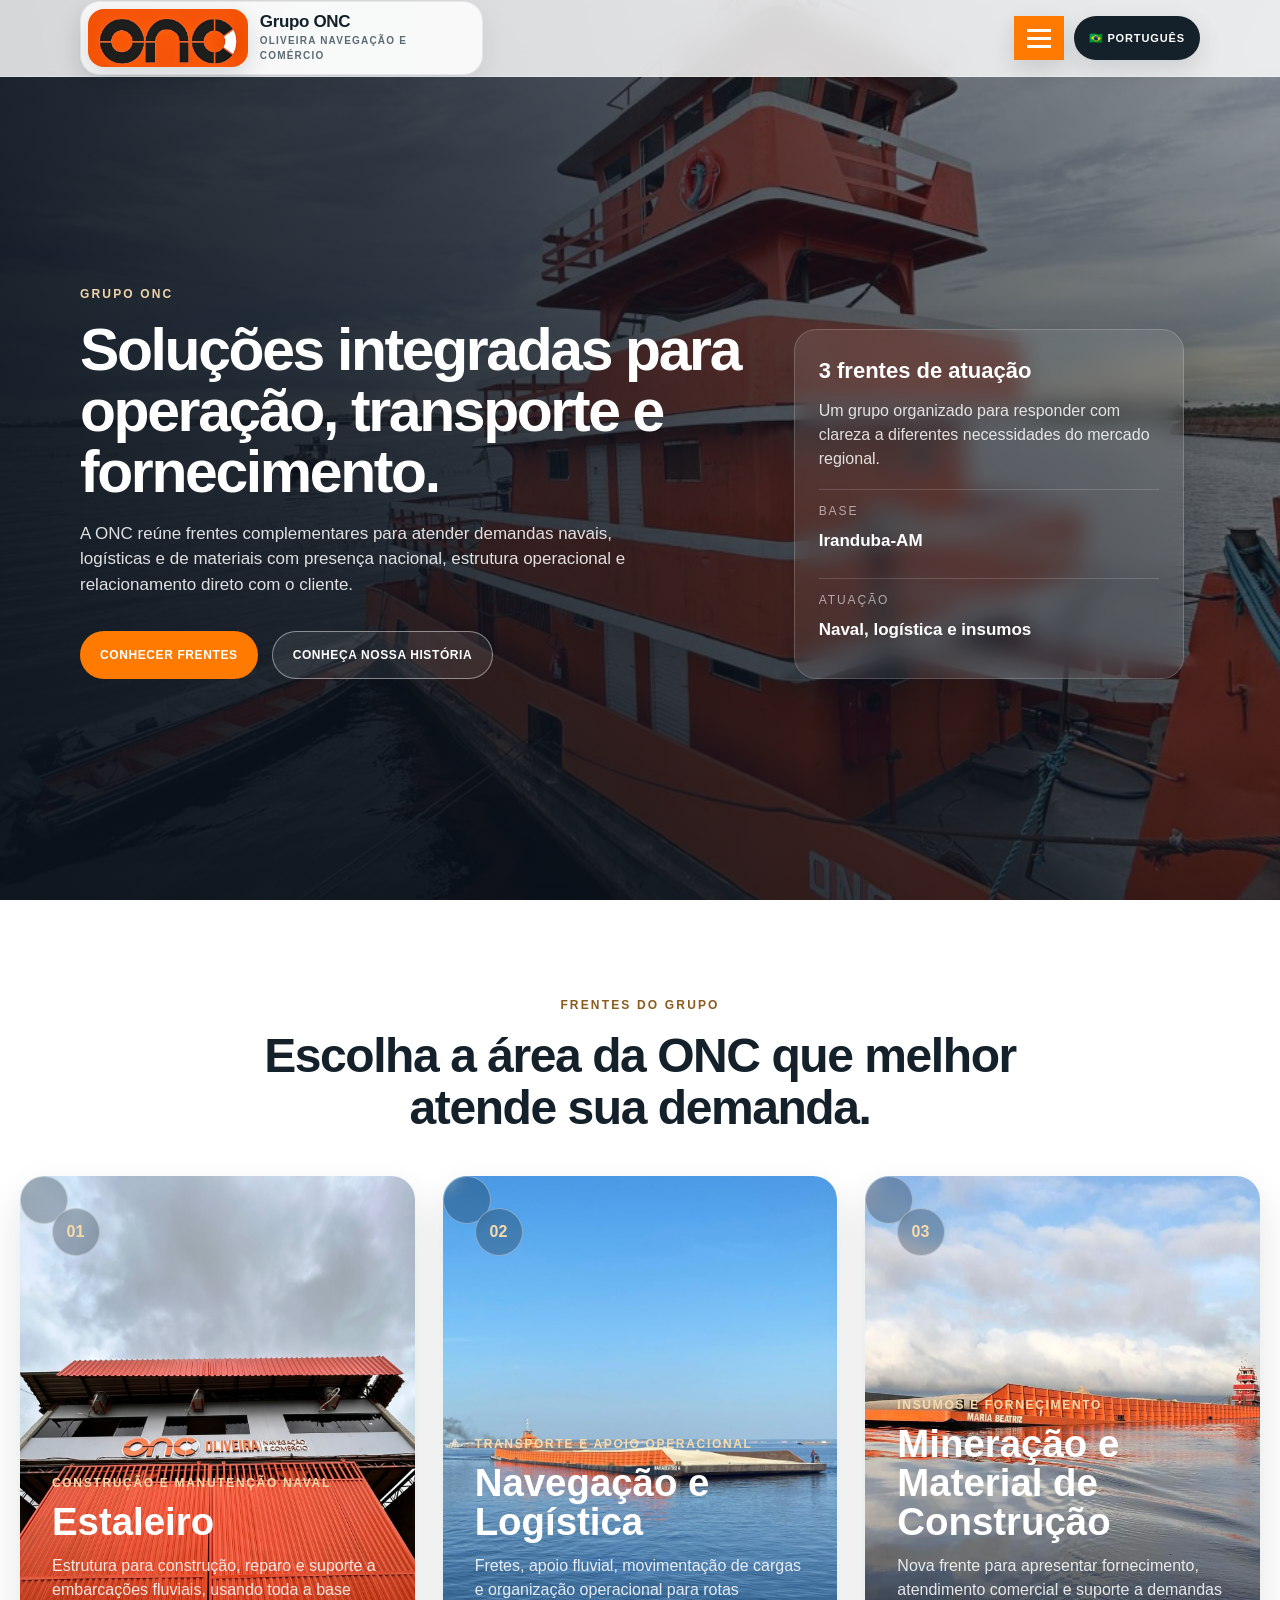
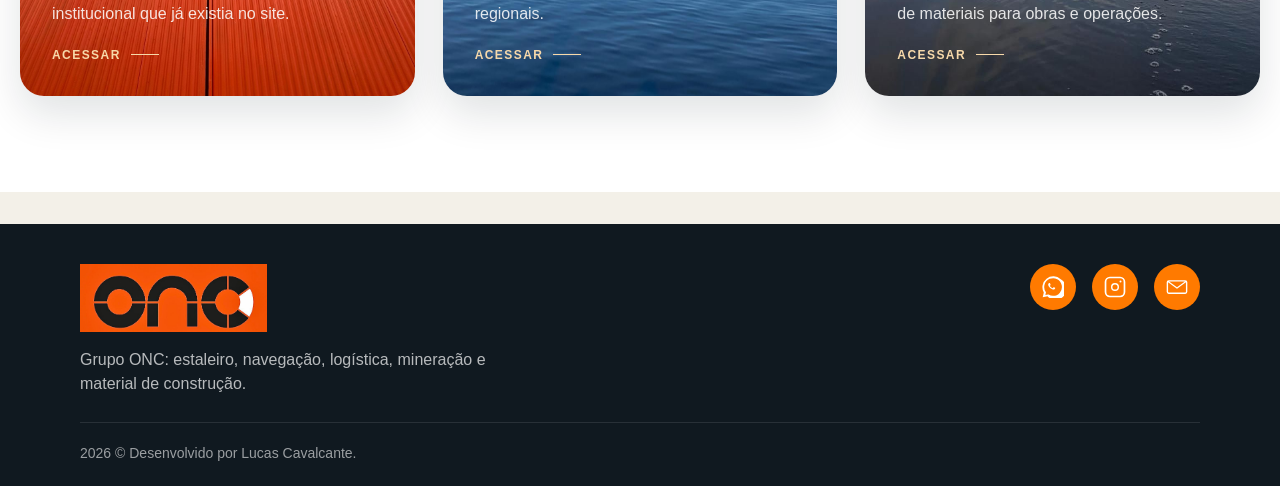
==== commit caa6366a: "Atualiza navegacao das paginas ONC" ====
--- a/index.html
+++ b/index.html
@@ -15,11 +15,6 @@
 <small>Oliveira Navegação e Comércio</small>
 </span>
 </a>
-<nav class='menu'>
-<a href='#frentes'>Frentes</a>
-<a href='#estrutura'>Estrutura</a>
-<a href='#contato'>Contato</a>
-</nav>
 <div class='header-actions'>
 <div class='quick-menu'>
 <button class='icon-menu-button' type='button' aria-label='Abrir links das frentes ONC' aria-expanded='false' aria-controls='service-links-menu' data-menu-toggle>
@@ -56,11 +51,10 @@
 <div class='container group-hero-content'>
 <div class='group-hero-copy'>
 <span class='eyebrow'>Grupo ONC</span>
-<h1>Soluções integradas para operação, transporte e fornecimento na Amazônia.</h1>
-<p>A ONC reúne frentes complementares para atender demandas navais, logísticas e de materiais com presença regional, estrutura operacional e relacionamento direto com o cliente.</p>
+<h1>Soluções integradas para operação, transporte e fornecimento.</h1>
+<p>A ONC reúne frentes complementares para atender demandas navais, logísticas e de materiais com presença nacional, estrutura operacional e relacionamento direto com o cliente.</p>
 <div class='hero-actions'>
 <a href='#frentes' class='btn btn-primary'>Conhecer frentes</a>
-<a href='#contato' class='btn btn-secondary'>Falar com a ONC</a>
 <a href='./sobre.html' class='btn btn-secondary'>Conheça nossa história</a>
 </div>
 </div>
@@ -125,79 +119,6 @@
 </div>
 </section>
 
-<section id='estrutura' class='section group-structure'>
-<div class='container group-structure-grid'>
-<div>
-<span class='eyebrow dark'>Estrutura ONC</span>
-<h2>Uma marca, três áreas, a mesma base de confiança regional.</h2>
-<div class='group-brand-mark' aria-hidden='true'>
-<img src='./img/logo-onc.jpeg' alt=''>
-</div>
-</div>
-<div class='group-pillars'>
-<article>
-<strong>Operação fluvial</strong>
-<p>Conhecimento prático de rotas, embarcações e necessidades logísticas da região amazônica.</p>
-</article>
-<article>
-<strong>Atendimento comercial</strong>
-<p>Canais diretos para receber demandas, qualificar pedidos e encaminhar o cliente para a frente certa.</p>
-</article>
-<article>
-<strong>Capacidade de expansão</strong>
-<p>Arquitetura preparada para incluir novas áreas, páginas detalhadas e conteúdos específicos no futuro.</p>
-</article>
-</div>
-</div>
-</section>
-
-<section id='contato' class='section contact-section'>
-<div class='container contact-grid'>
-<div class='contact-copy'>
-<span class='eyebrow dark'>Contato</span>
-<h2>Fale com a ONC e direcione sua demanda.</h2>
-<p>Entre em contato para falar sobre estaleiro, fretes, apoio logístico, mineração ou material de construção.</p>
-<div class='contact-list'>
-<a href='https://wa.me/559294124651?text=Ol%C3%A1%2C%20vim%20atrav%C3%A9s%20do%20site%20do%20Grupo%20ONC%20e%20gostaria%20de%20mais%20informa%C3%A7%C3%B5es.' target='_blank' rel='noopener noreferrer'>
-<span class='contact-icon' aria-hidden='true'>
-<svg viewBox='0 0 32 32'>
-<path d='M19.11 17.27c-.27-.14-1.59-.78-1.83-.87s-.42-.14-.59.14-.68.87-.83 1.05-.31.2-.58.07a7.33 7.33 0 0 1-2.17-1.34 8.12 8.12 0 0 1-1.5-1.86c-.16-.27 0-.42.12-.56.12-.12.27-.31.41-.47a1.8 1.8 0 0 0 .27-.45.5.5 0 0 0 0-.47c-.07-.14-.59-1.42-.81-1.95s-.43-.44-.59-.45h-.5a.93.93 0 0 0-.67.31 2.84 2.84 0 0 0-.89 2.11 4.94 4.94 0 0 0 1 2.62 11.2 11.2 0 0 0 4.29 3.79 14.59 14.59 0 0 0 1.44.53 3.46 3.46 0 0 0 1.58.1 2.58 2.58 0 0 0 1.7-1.2 2.09 2.09 0 0 0 .15-1.2c-.06-.1-.24-.17-.51-.31Z'/>
-<path d='M27.27 4.69A15.89 15.89 0 0 0 2.65 24.17L1 31l7-1.58A15.89 15.89 0 1 0 27.27 4.69ZM16 28.84a12.75 12.75 0 0 1-6.49-1.77l-.46-.27-4.14.94.89-4-.3-.48A12.84 12.84 0 1 1 16 28.84Z'/>
-</svg>
-</span>
-<span>WhatsApp</span>
-</a>
-<a href='https://www.instagram.com/oncestaleiro/' target='_blank' rel='noopener noreferrer'>
-<span class='contact-icon' aria-hidden='true'>
-<svg viewBox='0 0 32 32'>
-<path d='M16 10.16A5.84 5.84 0 1 0 21.84 16 5.85 5.85 0 0 0 16 10.16Zm0 9.59A3.75 3.75 0 1 1 19.75 16 3.75 3.75 0 0 1 16 19.75Z'/>
-<path d='M23.44 1H8.56A7.57 7.57 0 0 0 1 8.56v14.88A7.57 7.57 0 0 0 8.56 31h14.88A7.57 7.57 0 0 0 31 23.44V8.56A7.57 7.57 0 0 0 23.44 1Zm5.12 22.44a5.13 5.13 0 0 1-5.12 5.12H8.56a5.13 5.13 0 0 1-5.12-5.12V8.56a5.13 5.13 0 0 1 5.12-5.12h14.88a5.13 5.13 0 0 1 5.12 5.12Z'/>
-<circle cx='24' cy='8' r='1.44'/>
-</svg>
-</span>
-<span>Instagram</span>
-</a>
-<a href='mailto:contato@oncgroup.com.br'>
-<span class='contact-icon' aria-hidden='true'>
-<svg viewBox='0 0 32 32'>
-<path d='M28 6H4a3 3 0 0 0-3 3v14a3 3 0 0 0 3 3h24a3 3 0 0 0 3-3V9a3 3 0 0 0-3-3Zm-.43 2L16 16.46 4.43 8ZM4 24a1 1 0 0 1-1-1V9.24l12.41 9.08a1 1 0 0 0 1.18 0L29 9.24V23a1 1 0 0 1-1 1Z'/>
-</svg>
-</span>
-<span>contato@oncgroup.com.br</span>
-</a>
-</div>
-</div>
-<div class='contact-card'>
-<h3>Direcionamento</h3>
-<p>Use a home para escolher a frente correta ou fale diretamente com a equipe para apresentar sua necessidade. A ONC pode direcionar o atendimento conforme o tipo de operação.</p>
-<div class='contact-routes'>
-<a href='./estaleiro.html'>Estaleiro</a>
-<a href='./navegacao-logistica.html'>Navegação e Logística</a>
-<a href='./mineracao-material-construcao.html'>Mineração e Material de Construção</a>
-</div>
-</div>
-</div>
-</section>
 </main>
 
 <footer class='site-footer'>
@@ -205,11 +126,6 @@
 <div class='footer-brand'>
 <img src='./img/logo-onc.jpeg' alt='Logo ONC'>
 <p>Grupo ONC: estaleiro, navegação, logística, mineração e material de construção.</p>
-</div>
-<div class='footer-links'>
-<a href='#frentes'>Frentes</a>
-<a href='#estrutura'>Estrutura</a>
-<a href='#contato'>Contato</a>
 </div>
 <div class='footer-social'>
 <a href='https://wa.me/559294124651' class='social-link' target='_blank' rel='noopener noreferrer' aria-label='Falar no WhatsApp'>
--- a/css/style.css
+++ b/css/style.css
@@ -559,6 +559,131 @@
   color:rgba(255,255,255,.84);
 }
 
+@media (max-width:1600px), (max-height:780px){
+  .container{
+    width:min(1120px,calc(100% - 40px));
+  }
+
+  .nav{
+    min-height:76px;
+  }
+
+  .logo{
+    gap:12px;
+    padding:7px 12px 7px 7px;
+    border-radius:20px;
+  }
+
+  .logo img{
+    height:58px;
+    border-radius:16px;
+  }
+
+  .logo-copy strong{
+    font-size:17px;
+  }
+
+  .logo-copy small{
+    max-width:210px;
+    font-size:10px;
+    letter-spacing:.12em;
+  }
+
+  .menu{
+    gap:22px;
+  }
+
+  .menu a{
+    font-size:13px;
+  }
+
+  .icon-menu-button{
+    width:50px;
+    height:44px;
+  }
+
+  .language-button{
+    min-height:44px;
+    padding:0 15px;
+    font-size:11px;
+  }
+
+  .group-hero-content{
+    grid-template-columns:minmax(0,1.08fr) minmax(280px,.64fr);
+    gap:28px;
+    align-items:end;
+    padding-top:118px;
+    padding-bottom:54px;
+  }
+
+  .group-hero-copy h1{
+    max-width:710px;
+    font-size:clamp(38px,4.6vw,64px);
+    line-height:1.04;
+  }
+
+  .group-hero-copy p{
+    max-width:590px;
+    margin-top:18px;
+    font-size:17px;
+  }
+
+  .group-hero-panel{
+    max-width:390px;
+    padding:24px;
+    border-radius:22px;
+  }
+
+  .group-hero-panel strong{
+    font-size:22px;
+  }
+
+  .hero-stats{
+    gap:12px;
+    margin-top:18px;
+  }
+
+  .hero-stats div{
+    padding-top:12px;
+  }
+
+  .hero-stats strong{
+    font-size:17px;
+  }
+
+  .btn{
+    min-height:48px;
+    padding:0 20px;
+    font-size:12px;
+  }
+}
+
+@media (max-height:700px) and (min-width:981px){
+  .group-hero-content{
+    padding-top:104px;
+    padding-bottom:40px;
+  }
+
+  .group-hero-copy h1{
+    max-width:660px;
+    font-size:clamp(34px,4.2vw,56px);
+  }
+
+  .group-hero-copy p{
+    max-width:560px;
+    font-size:16px;
+  }
+
+  .hero-actions{
+    margin-top:24px;
+  }
+
+  .group-hero-panel{
+    max-width:360px;
+    padding:22px;
+  }
+}
+
 .fronts-section{
   background:var(--surface);
 }
@@ -722,102 +847,6 @@
 
 .front-card:hover strong::after{
   width:42px;
-}
-
-.group-structure{
-  position:relative;
-  background:
-    linear-gradient(135deg,#101920 0%,#172635 52%,#0d151d 100%);
-  color:#fff;
-  overflow:hidden;
-}
-
-.group-structure-grid{
-  position:relative;
-  z-index:1;
-  display:grid;
-  grid-template-columns:minmax(320px,.78fr) minmax(0,1fr);
-  gap:48px;
-  align-items:center;
-}
-
-.group-structure h2{
-  font-size:clamp(30px,4vw,48px);
-  line-height:1.08;
-  letter-spacing:-.03em;
-}
-
-.group-structure p{
-  margin-top:18px;
-  color:rgba(255,255,255,.76);
-  font-size:17px;
-}
-
-.group-brand-mark{
-  width:min(320px,100%);
-  margin-top:34px;
-  padding:18px;
-  border-radius:26px;
-  background:rgba(255,255,255,.94);
-  border:1px solid rgba(255,255,255,.22);
-  box-shadow:0 22px 46px rgba(5,12,20,.24);
-}
-
-.group-brand-mark img{
-  width:100%;
-  height:auto;
-  border-radius:18px;
-  object-fit:contain;
-}
-
-.group-pillars{
-  display:grid;
-  gap:18px;
-}
-
-.group-pillars article{
-  padding:24px;
-  border-radius:22px;
-  background:rgba(255,255,255,.12);
-  border:1px solid rgba(255,255,255,.18);
-  box-shadow:0 16px 32px rgba(10,22,34,.18);
-  backdrop-filter:blur(10px);
-}
-
-.group-pillars strong{
-  display:block;
-  font-size:20px;
-}
-
-.group-pillars p{
-  margin-top:8px;
-}
-
-.contact-routes{
-  display:grid;
-  gap:12px;
-  margin-top:24px;
-  flex:1;
-  align-content:stretch;
-}
-
-.contact-routes a{
-  min-height:72px;
-  padding:18px 20px;
-  border-radius:14px;
-  background:var(--surface-soft);
-  color:var(--ink);
-  display:flex;
-  align-items:center;
-  justify-content:center;
-  text-align:center;
-  font-weight:800;
-  transition:background .2s ease,transform .2s ease;
-}
-
-.contact-routes a:hover{
-  background:#e5ddcf;
-  transform:translateX(4px);
 }
 
 .intro-strip{
@@ -1178,9 +1207,13 @@
 
 .footer-layout{
   display:grid;
-  grid-template-columns:1.1fr .7fr .5fr;
+  grid-template-columns:1fr auto;
   gap:24px;
   align-items:start;
+}
+
+.footer-layout:has(.footer-links){
+  grid-template-columns:1.1fr .7fr .5fr;
 }
 
 .footer-brand img{
@@ -1207,6 +1240,7 @@
 
 .footer-social{
   display:flex;
+  justify-content:flex-end;
   gap:16px;
 }
 
@@ -1385,8 +1419,7 @@
   .about-grid,
   .contact-grid,
   .footer-layout,
-  .inner-layout,
-  .group-structure-grid{
+  .inner-layout{
     grid-template-columns:1fr;
   }
 
@@ -1522,11 +1555,6 @@
   .hero,
   .group-hero{
     min-height:auto;
-  }
-
-  .group-brand-mark{
-    width:min(260px,100%);
-    margin-top:26px;
   }
 
   .inner-hero{
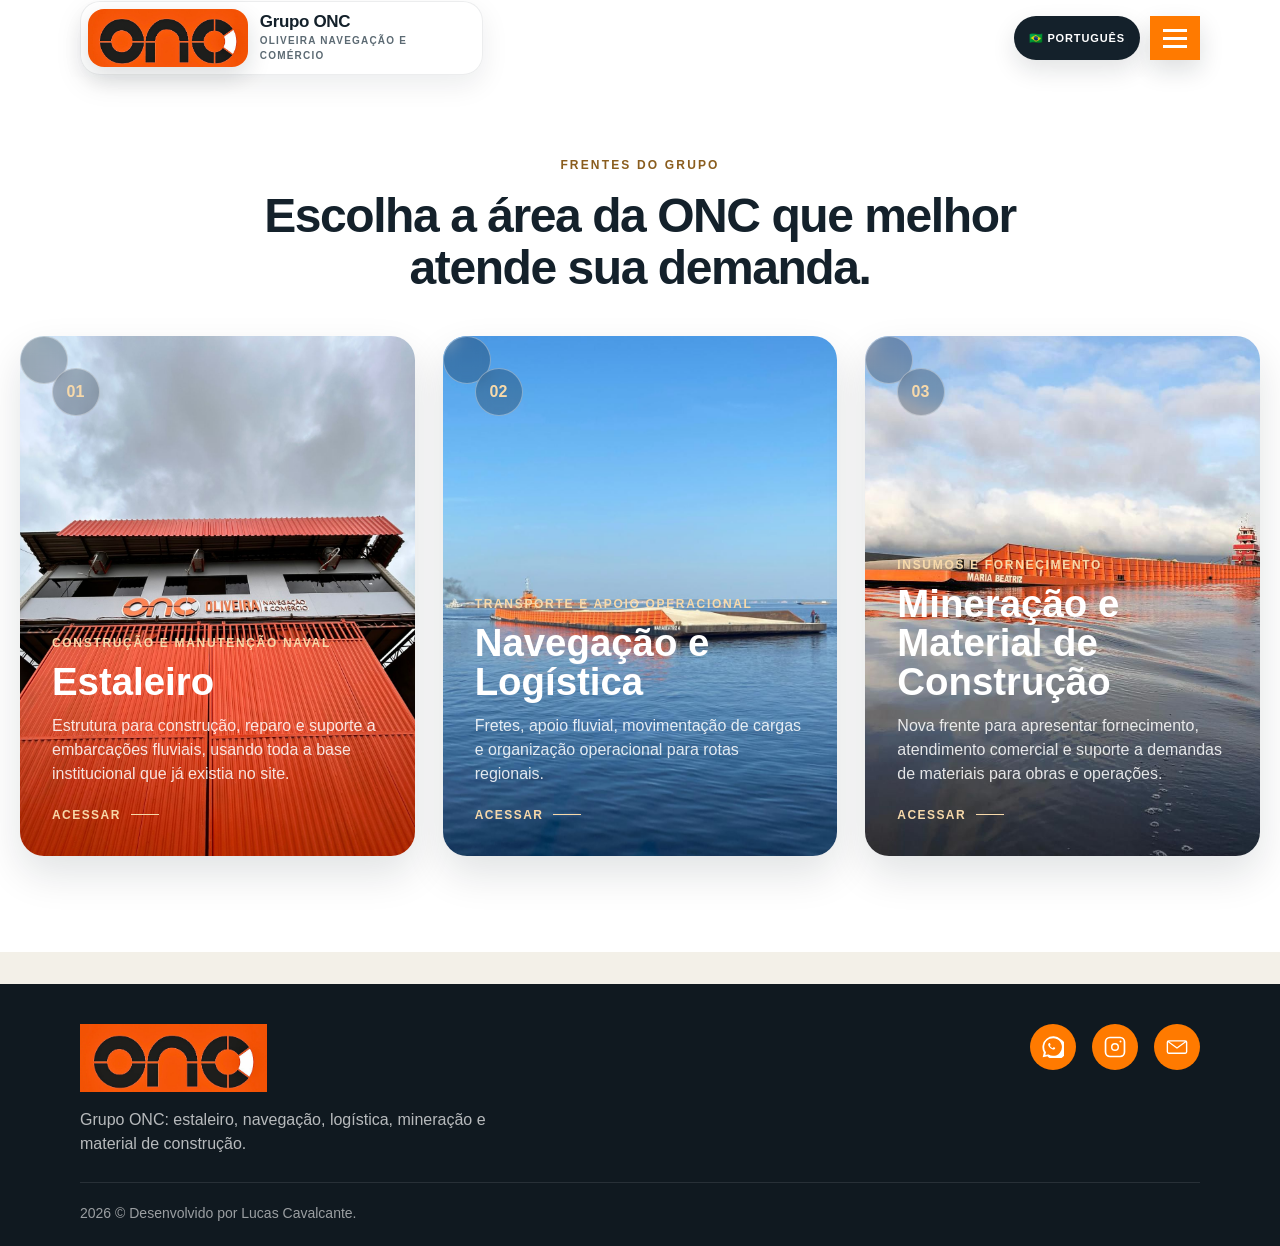
==== commit 50152264: "Ajusta home e cabecalhos do site" ====
--- a/index.html
+++ b/index.html
@@ -8,7 +8,7 @@
 <body>
 <header class='header'>
 <div class='container nav'>
-<a href='./index.html#inicio' class='logo' aria-label='Pagina inicial do Grupo ONC'>
+<a href='./index.html' class='logo' aria-label='Pagina inicial do Grupo ONC'>
 <img src='./img/logo-onc.jpeg' alt='Logo ONC'>
 <span class='logo-copy'>
 <strong>Grupo ONC</strong>
@@ -16,6 +16,16 @@
 </span>
 </a>
 <div class='header-actions'>
+<div class='language-picker'>
+<button class='language-button' type='button' aria-label='Trocar idioma' aria-expanded='false' aria-controls='language-options' data-language-toggle data-i18n-aria='languageButtonLabel'>
+<span data-language-current>🇧🇷 Português</span>
+</button>
+<div class='language-options' id='language-options'>
+<button type='button' data-language-option='pt-BR'>🇧🇷 Português</button>
+<button type='button' data-language-option='en'>🇺🇸 English</button>
+<button type='button' data-language-option='es'>🇪🇸 Español</button>
+</div>
+</div>
 <div class='quick-menu'>
 <button class='icon-menu-button' type='button' aria-label='Abrir links das frentes ONC' aria-expanded='false' aria-controls='service-links-menu' data-menu-toggle>
 <span></span>
@@ -28,54 +38,12 @@
 <a href='./mineracao-material-construcao.html'>Mineração e Material de Construção</a>
 </div>
 </div>
-<div class='language-picker'>
-<button class='language-button' type='button' aria-label='Trocar idioma' aria-expanded='false' aria-controls='language-options' data-language-toggle data-i18n-aria='languageButtonLabel'>
-<span data-language-current>🇧🇷 Português</span>
-</button>
-<div class='language-options' id='language-options'>
-<button type='button' data-language-option='pt-BR'>🇧🇷 Português</button>
-<button type='button' data-language-option='en'>🇺🇸 English</button>
-<button type='button' data-language-option='es'>🇪🇸 Español</button>
-</div>
-</div>
 </div>
 </div>
 </header>
 
 <main>
-<section id='inicio' class='group-hero'>
-<div class='group-hero-media'>
-<img src='./img/hero-embarcacao.jpeg' alt='Operação fluvial da ONC na Amazônia'>
-</div>
-<div class='group-hero-overlay'></div>
-<div class='container group-hero-content'>
-<div class='group-hero-copy'>
-<span class='eyebrow'>Grupo ONC</span>
-<h1>Soluções integradas para operação, transporte e fornecimento.</h1>
-<p>A ONC reúne frentes complementares para atender demandas navais, logísticas e de materiais com presença nacional, estrutura operacional e relacionamento direto com o cliente.</p>
-<div class='hero-actions'>
-<a href='#frentes' class='btn btn-primary'>Conhecer frentes</a>
-<a href='./sobre.html' class='btn btn-secondary'>Conheça nossa história</a>
-</div>
-</div>
-<aside class='group-hero-panel'>
-<strong>3 frentes de atuação</strong>
-<p>Um grupo organizado para responder com clareza a diferentes necessidades do mercado regional.</p>
-<div class='hero-stats'>
-<div>
-<span>Base</span>
-<strong>Iranduba-AM</strong>
-</div>
-<div>
-<span>Atuação</span>
-<strong>Naval, logística e insumos</strong>
-</div>
-</div>
-</aside>
-</div>
-</section>
-
-<section id='frentes' class='section fronts-section'>
+<section id='frentes' class='section fronts-section home-fronts'>
 <div class='container'>
 <div class='section-head'>
 <span class='eyebrow dark'>Frentes do grupo</span>
--- a/css/style.css
+++ b/css/style.css
@@ -108,7 +108,9 @@
 .header-actions{
   display:flex;
   align-items:center;
+  justify-content:flex-end;
   gap:10px;
+  margin-left:auto;
 }
 
 .quick-menu{
@@ -688,6 +690,10 @@
   background:var(--surface);
 }
 
+.home-fronts{
+  padding-top:156px;
+}
+
 .fronts-section .container{
   width:min(1320px,calc(100% - 40px));
 }
@@ -1474,16 +1480,19 @@
   }
 
   .nav{
-    flex-direction:column;
-    justify-content:center;
-    gap:14px;
+    flex-direction:row;
+    justify-content:space-between;
+    align-items:center;
+    gap:14px 12px;
+    flex-wrap:wrap;
     padding:14px 0 18px;
   }
 
   .logo img{height:58px}
   .logo{
-    width:100%;
-    justify-content:center;
+    width:auto;
+    flex:1 1 220px;
+    justify-content:flex-start;
     padding:8px 10px 8px 8px;
   }
   .logo-copy strong{font-size:16px}
@@ -1495,8 +1504,8 @@
 
   .logo-copy{
     display:flex;
-    text-align:center;
-    align-items:center;
+    text-align:left;
+    align-items:flex-start;
   }
 
   .menu{
@@ -1504,10 +1513,10 @@
   }
 
   .header-actions{
-    width:100%;
-    justify-content:center;
+    width:auto;
+    justify-content:flex-end;
     flex-wrap:wrap;
-    margin-left:0;
+    margin-left:auto;
   }
 
   .icon-menu-button{
@@ -1580,6 +1589,10 @@
     padding:72px 0;
   }
 
+  .home-fronts{
+    padding-top:72px;
+  }
+
   .about-image img{
     min-height:360px;
   }
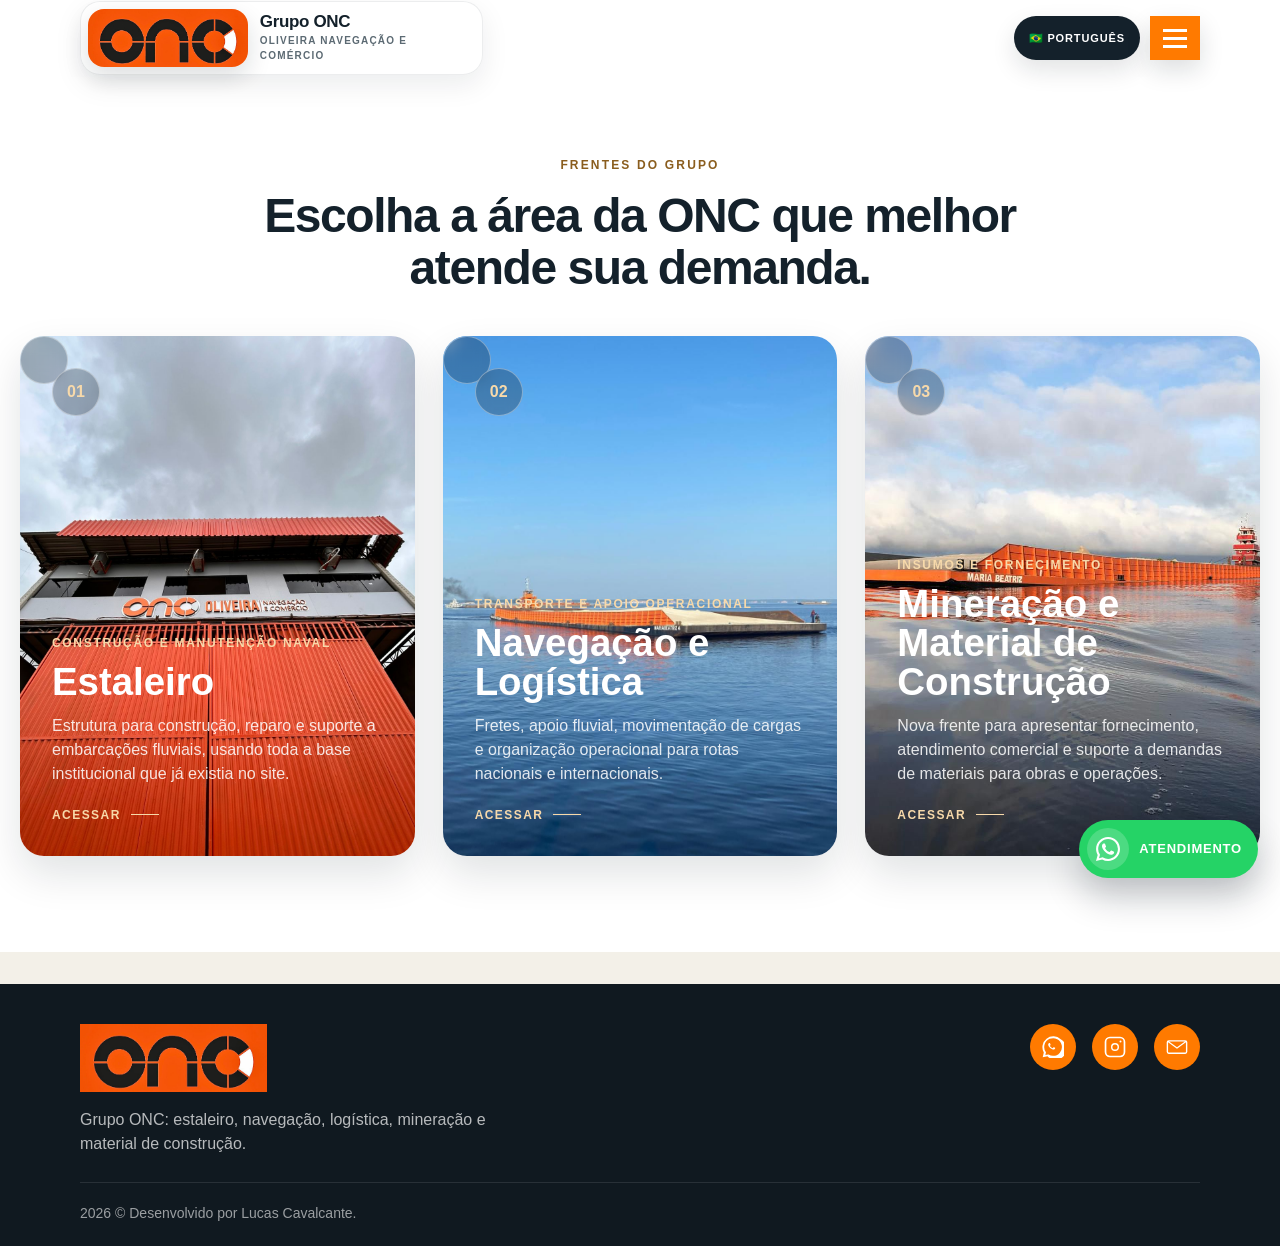
==== commit 7ad46077: "Moderniza estrutura e paginas do site ONC" ====
--- a/index.html
+++ b/index.html
@@ -8,7 +8,7 @@
 <body>
 <header class='header'>
 <div class='container nav'>
-<a href='./index.html' class='logo' aria-label='Pagina inicial do Grupo ONC'>
+<a href='./index.html' class='logo' aria-label='Página inicial do Grupo ONC'>
 <img src='./img/logo-onc.jpeg' alt='Logo ONC'>
 <span class='logo-copy'>
 <strong>Grupo ONC</strong>
@@ -68,12 +68,12 @@
 <div>
 <small>Transporte e apoio operacional</small>
 <h3>Navegação e Logística</h3>
-<p>Fretes, apoio fluvial, movimentação de cargas e organização operacional para rotas regionais.</p>
+<p>Fretes, apoio fluvial, movimentação de cargas e organização operacional para rotas nacionais e internacionais.</p>
 <strong>Acessar</strong>
 </div>
 </a>
 <a href='./mineracao-material-construcao.html' class='front-card'>
-<img class='front-card-image' src='./img/projeto-04.jpeg' alt='Transporte de materiais para operações regionais'>
+<img class='front-card-image' src='./img/projeto-04.jpeg' alt='Transporte de materiais para operações nacionais e internacionais'>
 <span class='front-card-shade'></span>
 <span>03</span>
 <div>
@@ -89,7 +89,16 @@
 
 </main>
 
-<footer class='site-footer'>
+<a href='https://wa.me/559294124651?text=Olá,%20gostaria%20de%20falar%20com%20a%20ONC.' class='floating-whatsapp' target='_blank' rel='noopener' aria-label='Falar com a ONC pelo WhatsApp'>
+<span class='floating-whatsapp-icon' aria-hidden='true'>
+<svg viewBox='0 0 24 24' focusable='false'>
+<path d='M20.52 3.48A11.84 11.84 0 0 0 12.08 0C5.46 0 .08 5.38.08 12c0 2.11.55 4.18 1.6 6L0 24l6.16-1.61A11.95 11.95 0 0 0 12.08 24C18.7 24 24 18.62 24 12c0-3.2-1.24-6.21-3.48-8.52ZM12.08 21.9a9.88 9.88 0 0 1-5.04-1.38l-.36-.21-3.65.96.97-3.56-.23-.37A9.84 9.84 0 0 1 2.18 12c0-5.46 4.44-9.9 9.9-9.9 2.64 0 5.13 1.03 7 2.9A9.82 9.82 0 0 1 21.9 12c0 5.46-4.36 9.9-9.82 9.9Zm5.42-7.4c-.3-.15-1.76-.87-2.03-.97-.27-.1-.47-.15-.67.15-.2.3-.77.97-.94 1.17-.17.2-.35.22-.65.07-.3-.15-1.27-.47-2.42-1.49-.9-.8-1.5-1.78-1.67-2.08-.17-.3-.02-.46.13-.61.13-.13.3-.35.45-.52.15-.17.2-.3.3-.5.1-.2.05-.37-.02-.52-.08-.15-.67-1.62-.92-2.22-.24-.58-.49-.5-.67-.51h-.57c-.2 0-.52.07-.79.37-.27.3-1.04 1.02-1.04 2.49s1.07 2.89 1.22 3.09c.15.2 2.11 3.22 5.1 4.51.71.31 1.27.49 1.7.63.71.23 1.36.2 1.88.12.57-.09 1.76-.72 2.01-1.41.25-.7.25-1.3.17-1.42-.07-.13-.27-.2-.57-.35Z'/>
+</svg>
+</span>
+<span>Atendimento</span>
+</a>
+
+<footer id='contato' class='site-footer'>
 <div class='container footer-layout'>
 <div class='footer-brand'>
 <img src='./img/logo-onc.jpeg' alt='Logo ONC'>
--- a/css/style.css
+++ b/css/style.css
@@ -158,7 +158,7 @@
   top:calc(100% + 12px);
   right:0;
   z-index:120;
-  min-width:190px;
+  min-width:250px;
   padding:10px;
   border-radius:16px;
   background:#fff;
@@ -1077,6 +1077,14 @@
   line-height:1.1;
 }
 
+.project-small .project-caption{
+  padding:20px;
+}
+
+.project-small .project-caption h3{
+  font-size:20px;
+}
+
 .numbers-section{
   padding-top:0;
   margin-top:-36px;
@@ -1284,6 +1292,48 @@
   font-size:14px;
 }
 
+.floating-whatsapp{
+  position:fixed;
+  right:22px;
+  bottom:22px;
+  z-index:80;
+  min-height:54px;
+  display:inline-flex;
+  align-items:center;
+  gap:10px;
+  padding:8px 16px 8px 8px;
+  border-radius:999px;
+  background:#25d366;
+  color:#fff;
+  font-size:13px;
+  font-weight:900;
+  letter-spacing:.06em;
+  text-transform:uppercase;
+  box-shadow:0 18px 36px rgba(10,22,34,.24);
+  transition:transform .2s ease,box-shadow .2s ease,background .2s ease;
+}
+
+.floating-whatsapp:hover{
+  transform:translateY(-3px);
+  background:#1ebc59;
+  box-shadow:0 24px 42px rgba(10,22,34,.28);
+}
+
+.floating-whatsapp-icon{
+  width:42px;
+  height:42px;
+  display:grid;
+  place-items:center;
+  border-radius:999px;
+  background:rgba(255,255,255,.18);
+}
+
+.floating-whatsapp-icon svg{
+  width:24px;
+  height:24px;
+  fill:currentColor;
+}
+
 .inner-hero{
   position:relative;
   min-height:72vh;
@@ -1370,6 +1420,224 @@
   display:block;
   margin-bottom:10px;
   font-size:18px;
+}
+
+.materials-intro-section{
+  background:
+    linear-gradient(180deg,var(--bg) 0%,#fff 100%);
+}
+
+.logistics-flow-section,
+.logistics-intro-section{
+  background:
+    linear-gradient(180deg,var(--bg) 0%,#fff 100%);
+}
+
+.materials-supply-section{
+  background:#fff;
+}
+
+.logistics-capabilities-section{
+  background:#fff;
+}
+
+.materials-grid{
+  display:grid;
+  grid-template-columns:repeat(4,minmax(0,1fr));
+  gap:18px;
+  margin-top:34px;
+}
+
+.material-tile{
+  position:relative;
+  min-height:255px;
+  padding:24px;
+  border:1px solid rgba(20,33,43,.1);
+  border-radius:24px;
+  background:
+    linear-gradient(180deg,#fff 0%,#f4efe5 100%);
+  box-shadow:0 16px 34px rgba(10,22,34,.08);
+  overflow:hidden;
+}
+
+.material-tile::before{
+  content:"";
+  position:absolute;
+  right:-42px;
+  bottom:-48px;
+  width:150px;
+  height:150px;
+  border-radius:50%;
+  background:rgba(255,122,0,.12);
+}
+
+.material-tile span{
+  width:42px;
+  height:42px;
+  display:grid;
+  place-items:center;
+  margin-bottom:22px;
+  border-radius:14px;
+  background:#ff7a00;
+  color:#fff;
+  font-size:12px;
+  font-weight:900;
+  box-shadow:0 10px 22px rgba(255,122,0,.22);
+}
+
+.material-tile strong{
+  position:relative;
+  display:block;
+  max-width:210px;
+  font-size:22px;
+  line-height:1.08;
+}
+
+.material-tile p{
+  position:relative;
+  margin-top:14px;
+  color:var(--muted);
+  font-size:15px;
+}
+
+.materials-operation-section{
+  background:
+    linear-gradient(180deg,var(--surface) 0%,var(--bg) 100%);
+}
+
+.logistics-feature-section{
+  background:
+    linear-gradient(180deg,#fff 0%,var(--bg) 100%);
+}
+
+.materials-operation,
+.logistics-feature{
+  position:relative;
+  min-height:560px;
+  display:flex;
+  align-items:flex-end;
+  overflow:hidden;
+  border-radius:28px;
+  color:#fff;
+  background:#101920;
+  box-shadow:0 30px 64px rgba(10,22,34,.22);
+  isolation:isolate;
+}
+
+.materials-operation::before,
+.logistics-feature::before{
+  content:"";
+  position:absolute;
+  inset:0;
+  z-index:-1;
+  background:
+    linear-gradient(90deg,rgba(8,14,22,.88) 0%,rgba(8,14,22,.68) 42%,rgba(8,14,22,.16) 100%),
+    linear-gradient(180deg,rgba(8,14,22,.08) 0%,rgba(8,14,22,.78) 100%);
+}
+
+.operation-photo{
+  position:absolute;
+  inset:0;
+  z-index:-2;
+  width:100%;
+  height:100%;
+  object-fit:cover;
+}
+
+.operation-copy{
+  max-width:650px;
+  padding:48px;
+}
+
+.operation-copy h2{
+  font-size:clamp(32px,4.4vw,58px);
+  line-height:1.04;
+  letter-spacing:-.03em;
+}
+
+.operation-copy p{
+  max-width:590px;
+  margin-top:18px;
+  color:rgba(255,255,255,.84);
+  font-size:18px;
+}
+
+.operation-list{
+  display:grid;
+  grid-template-columns:repeat(3,minmax(0,1fr));
+  gap:12px;
+  margin-top:28px;
+  list-style:none;
+}
+
+.operation-list li{
+  min-height:112px;
+  padding:18px;
+  border:1px solid rgba(255,255,255,.18);
+  border-radius:18px;
+  background:rgba(255,255,255,.12);
+  color:rgba(255,255,255,.88);
+  font-size:14px;
+  font-weight:700;
+  backdrop-filter:blur(12px);
+}
+
+.caption-gallery figure{
+  position:relative;
+  overflow:hidden;
+  border-radius:24px;
+  box-shadow:var(--shadow);
+}
+
+.caption-gallery img{
+  border-radius:0;
+  box-shadow:none;
+}
+
+.caption-gallery figcaption{
+  position:absolute;
+  left:18px;
+  right:18px;
+  bottom:16px;
+  padding:12px 14px;
+  border-radius:14px;
+  background:rgba(8,14,22,.72);
+  color:#fff;
+  font-size:13px;
+  font-weight:800;
+  letter-spacing:.08em;
+  text-transform:uppercase;
+  backdrop-filter:blur(10px);
+}
+
+@media (max-width:980px){
+  .materials-grid{
+    grid-template-columns:repeat(2,minmax(0,1fr));
+  }
+
+  .materials-operation,
+  .logistics-feature{
+    min-height:680px;
+  }
+
+  .materials-operation::before,
+  .logistics-feature::before{
+    background:
+      linear-gradient(180deg,rgba(8,14,22,.22) 0%,rgba(8,14,22,.9) 58%,rgba(8,14,22,.96) 100%);
+  }
+
+  .operation-copy{
+    max-width:none;
+    padding:34px;
+  }
+
+  .operation-list{
+    grid-template-columns:1fr;
+  }
+
+  .operation-list li{
+    min-height:0;
+  }
 }
 
 .gallery-strip{
@@ -1430,7 +1698,7 @@
   }
 
   .fronts-grid{
-    grid-template-columns:repeat(3,minmax(0,1fr));
+    grid-template-columns:repeat(2,minmax(0,1fr));
     gap:18px;
   }
 
@@ -1483,23 +1751,29 @@
     flex-direction:row;
     justify-content:space-between;
     align-items:center;
-    gap:14px 12px;
-    flex-wrap:wrap;
-    padding:14px 0 18px;
-  }
-
-  .logo img{height:58px}
+    gap:8px;
+    flex-wrap:nowrap;
+    padding:10px 0;
+  }
+
+  .logo img{height:44px}
   .logo{
     width:auto;
-    flex:1 1 220px;
+    flex:1 1 auto;
     justify-content:flex-start;
-    padding:8px 10px 8px 8px;
-  }
-  .logo-copy strong{font-size:16px}
+    gap:10px;
+    padding:6px 10px 6px 6px;
+    border-radius:16px;
+  }
+  .logo-copy strong{
+    font-size:16px;
+    line-height:1;
+  }
   .logo-copy small{
-    max-width:none;
-    font-size:10px;
-    line-height:1.25;
+    max-width:150px;
+    font-size:9px;
+    line-height:1.18;
+    letter-spacing:.07em;
   }
 
   .logo-copy{
@@ -1515,40 +1789,79 @@
   .header-actions{
     width:auto;
     justify-content:flex-end;
-    flex-wrap:wrap;
+    flex:0 0 auto;
+    flex-wrap:nowrap;
+    gap:8px;
     margin-left:auto;
   }
 
   .icon-menu-button{
-    width:52px;
-    height:44px;
+    width:44px;
+    height:40px;
+  }
+
+  .icon-menu-button span{
+    width:21px;
+    height:3px;
   }
 
   .language-button{
-    min-height:44px;
-    min-width:156px;
-    padding:0 14px;
+    min-height:40px;
+    min-width:116px;
+    padding:0 10px;
+    font-size:10px;
+    letter-spacing:.04em;
   }
 
   .quick-menu-panel{
-    left:50%;
-    right:auto;
-    transform:translate(-50%,-8px);
+    position:fixed;
+    top:72px;
+    left:14px;
+    right:14px;
+    width:auto;
+    min-width:0;
+    padding:6px;
+    gap:5px;
+    grid-template-columns:repeat(5,minmax(0,1fr));
+    transform:translateY(-8px);
+  }
+
+  .quick-menu-panel a{
+    min-height:0;
+    padding:8px 5px;
+    border-radius:8px;
+    font-size:7px;
+    line-height:1.1;
+    letter-spacing:.01em;
+    display:flex;
+    align-items:center;
+    justify-content:center;
+    text-align:center;
   }
 
   .quick-menu.is-open .quick-menu-panel{
-    transform:translate(-50%,0);
+    transform:translateY(0);
   }
 
   .language-options{
-    left:50%;
-    right:auto;
-    min-width:190px;
-    transform:translate(-50%,-8px);
+    position:fixed;
+    top:72px;
+    left:14px;
+    right:14px;
+    min-width:0;
+    padding:7px;
+    gap:4px;
+    transform:translateY(-8px);
+  }
+
+  .language-options button{
+    padding:9px 10px;
+    border-radius:8px;
+    font-size:11px;
   }
 
   .language-picker.is-open .language-options{
-    transform:translate(-50%,0);
+    transform:translateY(0);
   }
 
   .hero-content{
@@ -1590,11 +1903,99 @@
   }
 
   .home-fronts{
-    padding-top:72px;
+    padding-top:28px;
+    padding-bottom:36px;
+  }
+
+  .home-fronts .section-head{
+    max-width:300px;
+  }
+
+  .home-fronts .section-head .eyebrow{
+    margin-bottom:8px;
+    font-size:10px;
+  }
+
+  .home-fronts .section-head h2{
+    font-size:22px;
+    line-height:1.12;
+  }
+
+  .home-fronts .fronts-grid{
+    gap:14px;
+    margin-top:22px;
+  }
+
+  .home-fronts .front-card{
+    min-height:150px;
+    padding:18px;
+    border-radius:20px;
+  }
+
+  .home-fronts .front-card>span{
+    width:34px;
+    height:34px;
+    font-size:12px;
+  }
+
+  .home-fronts .front-card small{
+    margin-bottom:5px;
+    font-size:9px;
+    line-height:1.15;
+    letter-spacing:.09em;
+  }
+
+  .home-fronts .front-card h3{
+    font-size:25px;
+    line-height:1;
+  }
+
+  .home-fronts .front-card p{
+    display:none;
+  }
+
+  .home-fronts .front-card strong{
+    margin-top:12px;
+    font-size:10px;
+  }
+
+  .materials-grid{
+    grid-template-columns:1fr;
+  }
+
+  .material-tile{
+    min-height:0;
+    padding:22px;
+  }
+
+  .operation-copy{
+    padding:28px 22px;
+  }
+
+  .operation-copy p{
+    font-size:16px;
   }
 
   .about-image img{
     min-height:360px;
+  }
+
+  .floating-whatsapp{
+    right:14px;
+    bottom:14px;
+    min-height:48px;
+    padding:6px 12px 6px 6px;
+    font-size:11px;
+  }
+
+  .floating-whatsapp-icon{
+    width:36px;
+    height:36px;
+  }
+
+  .floating-whatsapp-icon svg{
+    width:21px;
+    height:21px;
   }
 
   .projects-grid{
@@ -1633,13 +2034,28 @@
   }
 
   .logo img{
-    height:52px;
-    border-radius:14px;
+    height:40px;
+    border-radius:12px;
+  }
+
+  .logo-copy strong{
+    font-size:14px;
   }
 
   .logo-copy small{
+    max-width:128px;
+    font-size:8px;
+    letter-spacing:.06em;
+  }
+
+  .language-button{
+    min-width:104px;
+    padding:0 9px;
     font-size:9px;
-    letter-spacing:.08em;
+  }
+
+  .icon-menu-button{
+    width:42px;
   }
 
   .menu{
@@ -1653,7 +2069,16 @@
 
   .quick-menu-panel,
   .language-options{
-    width:calc(100vw - 48px);
+    width:auto;
+  }
+
+  .quick-menu-panel{
+    grid-template-columns:1fr;
+  }
+
+  .quick-menu-panel a{
+    padding:7px 10px;
+    font-size:9px;
   }
 }
 
